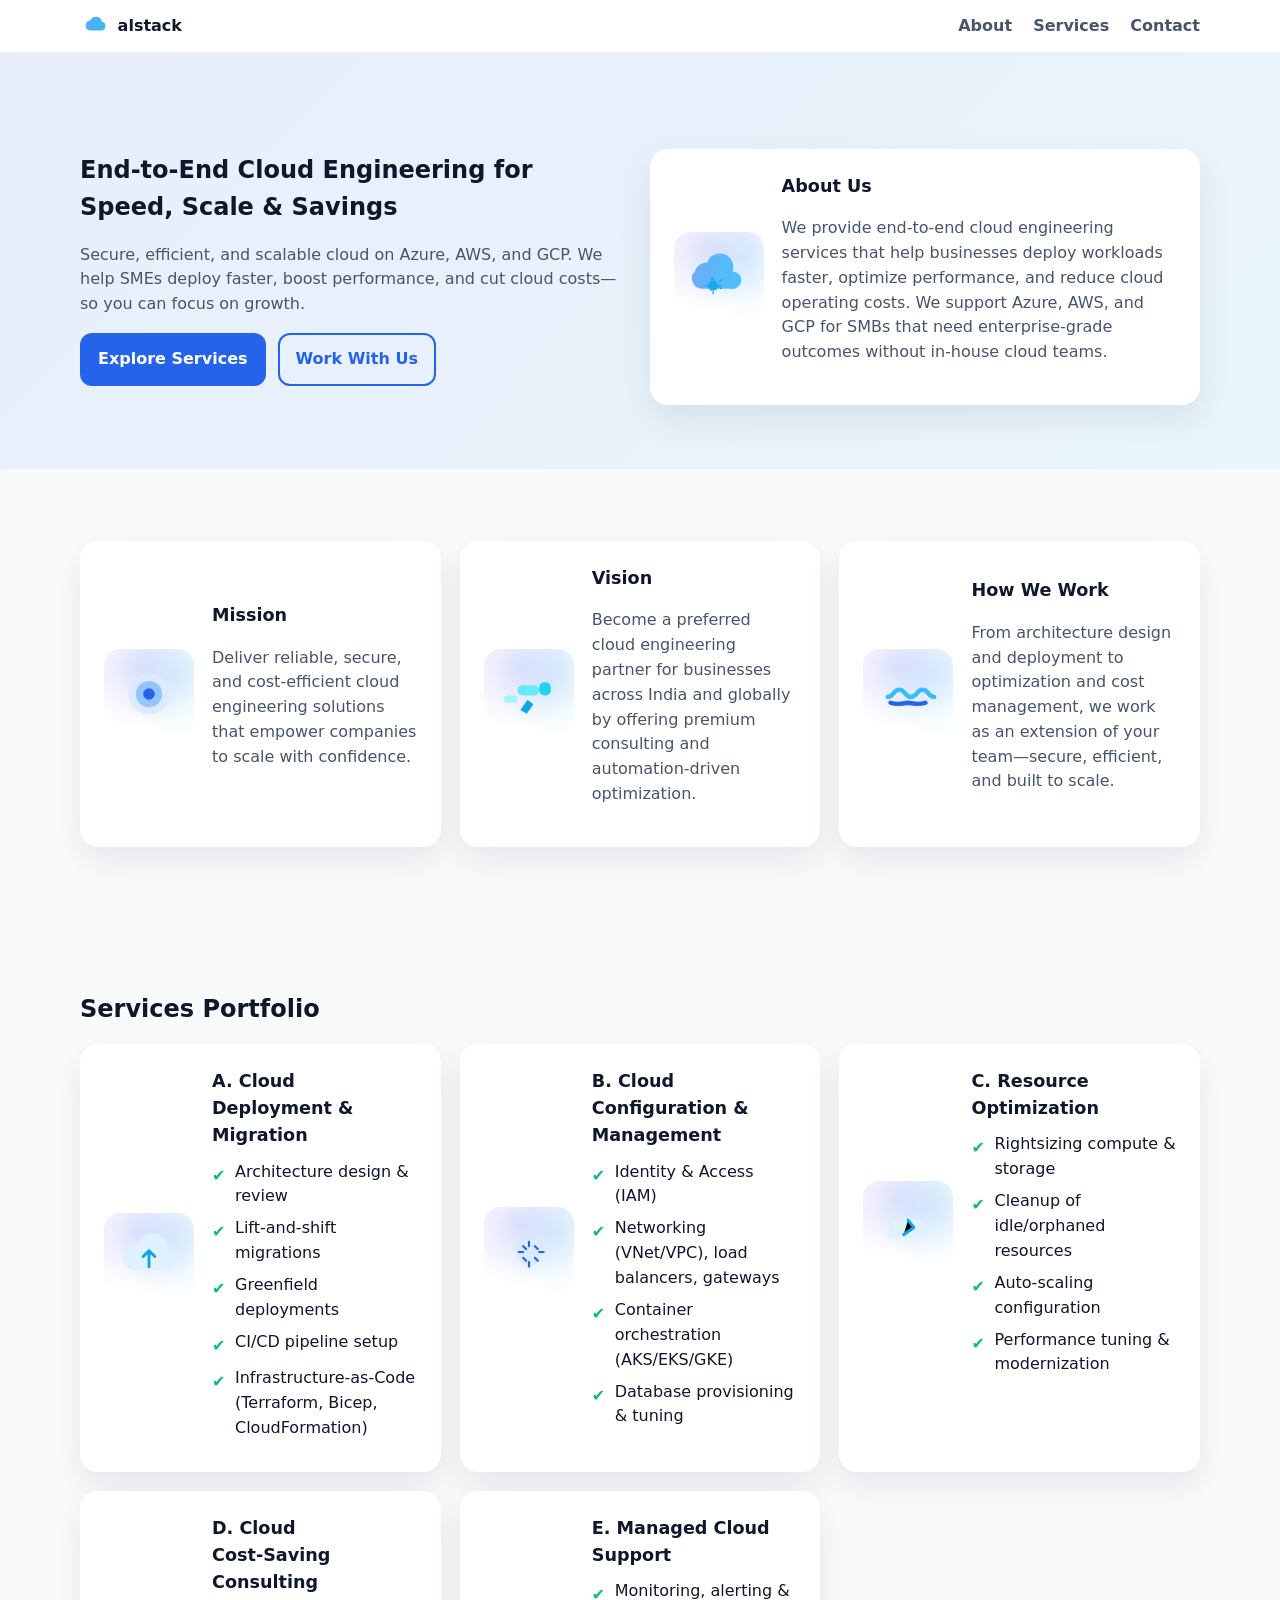
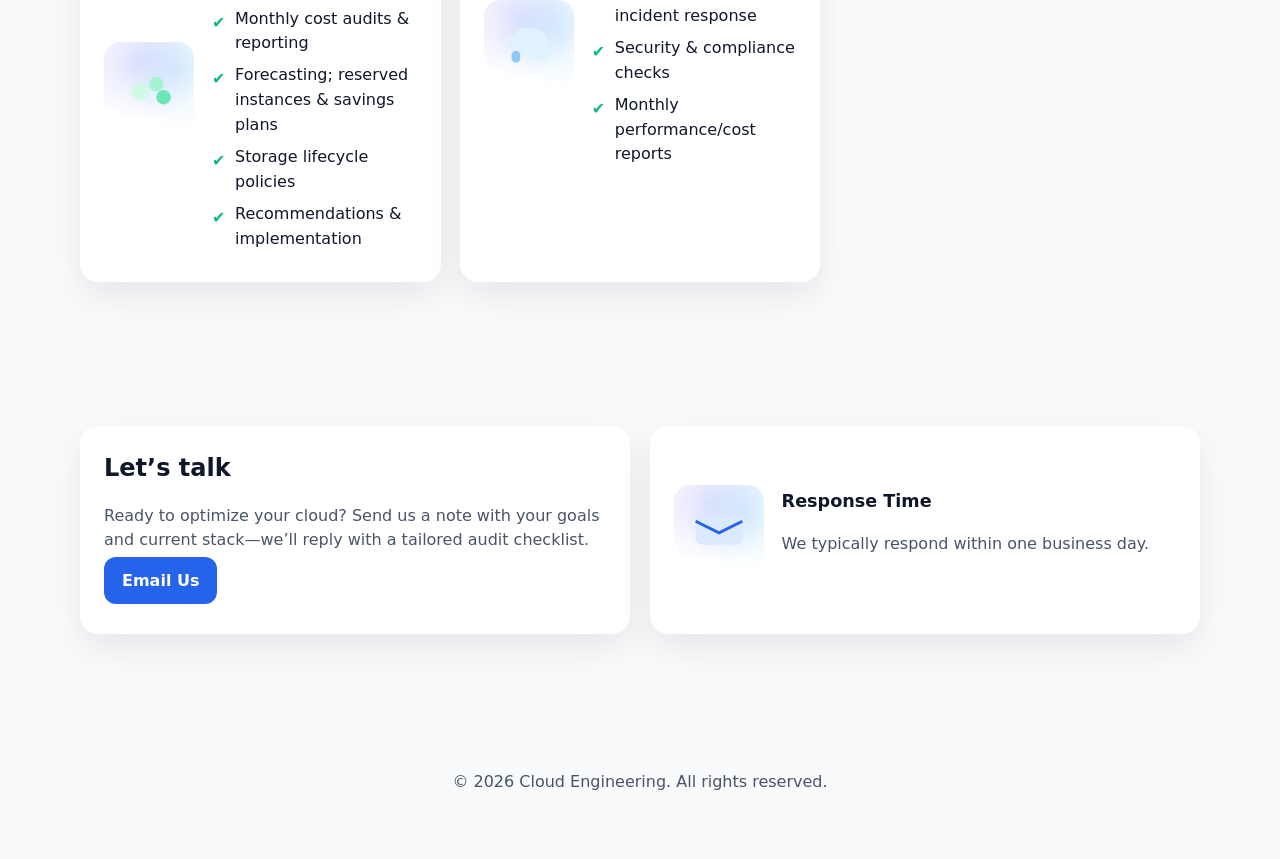
==== index.html @ 19b90177 "Add files via upload" ====
<!DOCTYPE html>
<html lang="en">
<head>
  <meta charset="utf-8" />
  <meta name="viewport" content="width=device-width, initial-scale=1" />
  <meta name="theme-color" content="#0f172a" />
  <title>Cloud Engineering — Single Page Site</title>
  <meta name="description" content="Multi‑device responsive single page site built from the attached business content: About, Mission, Vision, and Services." />
  <style>
    /* Base Reset */
    *,*::before,*::after{box-sizing:border-box}
    body{margin:0;font-family:system-ui,-apple-system,Segoe UI,Roboto,Helvetica,Arial,Noto Sans;line-height:1.55;color:#0f172a;background:#f8fafc}
    a{color:#0ea5e9;text-decoration:none}
    a:hover{text-decoration:underline}
    img,svg{display:block;max-width:100%}

    /* Theme */
    :root{--bg:#f8fafc;--card:#ffffff;--ink:#0f172a;--muted:#475569;--brand:#2563eb;--brand-2:#38bdf8;--shadow:0 14px 35px rgba(2,6,23,.08)}
    @media (prefers-color-scheme:dark){:root{--bg:#0b1220;--card:#0f172a;--ink:#e5e7eb;--muted:#cbd5e1;--brand:#60a5fa;--brand-2:#38bdf8;--shadow:0 14px 35px rgba(0,0,0,.4)}body{background:var(--bg)}}

    /* Layout */
    .container{width:min(1120px,92%);margin:0 auto}
    section{padding:72px 0}
    .grid{display:grid;gap:1.2rem}
    .grid-2{grid-template-columns:repeat(2,minmax(0,1fr))}
    .grid-3{grid-template-columns:repeat(3,minmax(0,1fr))}
    @media(max-width:960px){.grid-2,.grid-3{grid-template-columns:1fr}}

    .card{background:var(--card);border-radius:18px;box-shadow:var(--shadow);padding:24px}

    /* Header */
    header{position:sticky;top:0;z-index:40;background:color-mix(in oklab,var(--card) 90%, transparent);backdrop-filter:blur(8px);border-bottom:1px solid rgba(2,6,23,.06)}
    .nav{display:flex;align-items:center;justify-content:space-between;padding:12px 0}
    .brand{display:flex;align-items:center;gap:.6rem;font-weight:800;color:var(--ink)}
    .brand svg{width:28px;height:28px}
    .links a{margin-left:16px;color:var(--muted);font-weight:600}
    .links a:hover{color:var(--ink)}
    @media(max-width:780px){.links{display:none}}

    /* Hero */
    .hero{padding:96px 0 64px;background:linear-gradient(135deg, rgba(37,99,235,.08), rgba(56,189,248,.08))}
    .hero h1{font-size:clamp(1.9rem,1.4rem+1.8vw,3.2rem);margin:.2rem 0 .6rem}
    .hero p{color:var(--muted);font-size:clamp(1rem,.95rem+.35vw,1.15rem)}
    .cta{display:flex;gap:12px;margin-top:16px;flex-wrap:wrap}
    .btn{background:var(--brand);color:#fff;border-radius:12px;padding:12px 16px;font-weight:700;border:2px solid transparent}
    .btn.secondary{background:transparent;color:var(--brand);border-color:var(--brand)}

    /* Section titles */
    h2{font-size:clamp(1.35rem,1.1rem+1vw,2rem);margin:0 0 16px}
    h3{margin:0 0 10px;font-size:1.1rem}
    .muted{color:var(--muted)}

    /* Media + figure */
    .media{display:flex;align-items:center;gap:18px}
    .illus{width:90px;height:90px;flex:0 0 90px;background:radial-gradient(120px 100px at 40% 20%, rgba(99,102,241,.18), transparent 60%),
                         radial-gradient(100px 100px at 80% 30%, rgba(56,189,248,.16), transparent 60%);
           border-radius:16px;padding:10px}
    .illus svg{width:100%;height:100%}

    /* Lists */
    ul.icon{list-style:none;padding-left:0;margin:0}
    ul.icon li{display:flex;gap:.6rem;align-items:flex-start;margin:.45rem 0}
    .check{color:#10b981;margin-top:.25rem}

    /* Footer */
    footer{padding:48px 0;color:var(--muted);text-align:center}
  </style>
</head>
<body>
  <a href="#content" style="position:absolute;left:-999px;top:auto;width:1px;height:1px;overflow:hidden">Skip to content</a>
  <header>
    <div class="container nav">
      <div class="brand">
        <!-- Simple cloud mark -->
        <svg viewBox="0 0 64 64" fill="none" xmlns="http://www.w3.org/2000/svg" aria-hidden="true"><path d="M22 42h26a10 10 0 0 0 2.2-19.8 14 14 0 0 0-26.7-2.9A11.5 11.5 0 0 0 22 42Z" fill="url(#g)"/><defs><linearGradient id="g" x1="16" y1="18" x2="52" y2="44" gradientUnits="userSpaceOnUse"><stop stop-color="#60a5fa"/><stop offset="1" stop-color="#38bdf8"/></linearGradient></defs></svg>
        <span>alstack</span>
      </div>
      <nav class="links" aria-label="Primary">
        <a href="#about">About</a>
        <a href="#services">Services</a>
        <a href="#contact">Contact</a>
      </nav>
    </div>
  </header>

  <main id="content">
    <section class="hero">
      <div class="container grid grid-2">
        <div>
          <h1>End‑to‑End Cloud Engineering for Speed, Scale & Savings</h1>
          <p>Secure, efficient, and scalable cloud on Azure, AWS, and GCP. We help SMEs deploy faster, boost performance, and cut cloud costs—so you can focus on growth.</p>
          <div class="cta">
            <a class="btn" href="#services">Explore Services</a>
            <a class="btn secondary" href="#contact">Work With Us</a>
          </div>
        </div>
        <div class="card media" aria-label="Hero Visual">
          <div class="illus" aria-hidden="true">
            <!-- Cloud + gears illustration -->
            <svg viewBox="0 0 96 96" xmlns="http://www.w3.org/2000/svg" role="img" aria-label="Cloud with gears"><defs><linearGradient id="lg" x1="0" x2="1"><stop stop-color="#60a5fa"/><stop offset="1" stop-color="#38bdf8"/></linearGradient></defs><path d="M24 64h40a12 12 0 1 0 2.6-23.7A18 18 0 0 0 32 28a18 18 0 0 0-17 12.1A14 14 0 0 0 24 64Z" fill="url(#lg)" opacity=".9"/><g fill="#0ea5e9" opacity=".85"><circle cx="40" cy="60" r="7"/><path d="M40 49v3m0 16v3m-8-11h-3m22 0h-3m-9-8-2-2m14 14-2-2m-10 2-2 2m14-14-2 2" stroke="#0ea5e9" stroke-width="2" stroke-linecap="round"/></g></svg>
          </div>
          <div>
            <h3>About Us</h3>
            <p class="muted">We provide end‑to‑end cloud engineering services that help businesses deploy workloads faster, optimize performance, and reduce cloud operating costs. We support Azure, AWS, and GCP for SMBs that need enterprise‑grade outcomes without in‑house cloud teams.</p>
          </div>
        </div>
      </div>
    </section>

    <section id="about">
      <div class="container grid grid-3">
        <div class="card media">
          <div class="illus" aria-hidden="true">
            <!-- Mission icon: target -->
            <svg viewBox="0 0 96 96" xmlns="http://www.w3.org/2000/svg" role="img" aria-label="Target"><circle cx="48" cy="48" r="28" fill="#dbeafe"/><circle cx="48" cy="48" r="18" fill="#93c5fd"/><circle cx="48" cy="48" r="8" fill="#2563eb"/></svg>
          </div>
          <div>
            <h3>Mission</h3>
            <p class="muted">Deliver reliable, secure, and cost‑efficient cloud engineering solutions that empower companies to scale with confidence.</p>
          </div>
        </div>
        <div class="card media">
          <div class="illus" aria-hidden="true">
            <!-- Vision icon: telescope -->
            <svg viewBox="0 0 96 96" xmlns="http://www.w3.org/2000/svg" role="img" aria-label="Telescope"><rect x="14" y="50" width="18" height="10" rx="4" fill="#a5f3fc"/><rect x="32" y="36" width="30" height="14" rx="7" fill="#67e8f9"/><rect x="62" y="32" width="16" height="18" rx="7" fill="#22d3ee"/><path d="M36 70l10-14 8 6-9 13z" fill="#0ea5e9"/></svg>
          </div>
          <div>
            <h3>Vision</h3>
            <p class="muted">Become a preferred cloud engineering partner for businesses across India and globally by offering premium consulting and automation‑driven optimization.</p>
          </div>
        </div>
        <div class="card media">
          <div class="illus" aria-hidden="true">
            <!-- About icon: handshake/partnership -->
            <svg viewBox="0 0 96 96" xmlns="http://www.w3.org/2000/svg" role="img" aria-label="Partnership"><path d="M20 52c8 0 8-10 16-10s8 10 16 10 8-10 16-10 8 10 16 10" stroke="#38bdf8" stroke-width="6" fill="none" stroke-linecap="round"/><path d="M24 60c6 2 14 2 24 0 10 2 18 2 24 0" stroke="#2563eb" stroke-width="6" stroke-linecap="round"/></svg>
          </div>
          <div>
            <h3>How We Work</h3>
            <p class="muted">From architecture design and deployment to optimization and cost management, we work as an extension of your team—secure, efficient, and built to scale.</p>
          </div>
        </div>
      </div>
    </section>

    <section id="services">
      <div class="container">
        <h2>Services Portfolio</h2>
        <div class="grid grid-3">
          <div class="card">
            <div class="media">
              <div class="illus" aria-hidden="true">
                <!-- Cloud upload -->
                <svg viewBox="0 0 96 96" xmlns="http://www.w3.org/2000/svg" role="img" aria-label="Cloud upload"><path d="M26 64h44a12 12 0 1 0 2.6-23.7A18 18 0 0 0 34 28a18 18 0 0 0-17 12.1A14 14 0 0 0 26 64Z" fill="#e0f2fe"/><path d="M48 60V38m0 0l-8 8m8-8l8 8" stroke="#0ea5e9" stroke-width="4" stroke-linecap="round" stroke-linejoin="round"/></svg>
              </div>
              <div>
                <h3>A. Cloud Deployment & Migration</h3>
                <ul class="icon">
                  <li><span class="check">✔</span><span>Architecture design & review</span></li>
                  <li><span class="check">✔</span><span>Lift‑and‑shift migrations</span></li>
                  <li><span class="check">✔</span><span>Greenfield deployments</span></li>
                  <li><span class="check">✔</span><span>CI/CD pipeline setup</span></li>
                  <li><span class="check">✔</span><span>Infrastructure‑as‑Code (Terraform, Bicep, CloudFormation)</span></li>
                </ul>
              </div>
            </div>
          </div>

          <div class="card">
            <div class="media">
              <div class="illus" aria-hidden="true">
                <!-- Configuration/Shield -->
                <svg viewBox="0 0 96 96" xmlns="http://www.w3.org/2000/svg" role="img" aria-label="Configuration"><circle cx="48" cy="48" r="18" fill="#dbeafe"/><path d="M48 34v6M48 68v-6M34 48h6M68 48h-6M40 40l4 4M56 56l4 4M56 40l4 4M40 56l4 4" stroke="#2563eb" stroke-width="3" stroke-linecap="round"/></svg>
              </div>
              <div>
                <h3>B. Cloud Configuration & Management</h3>
                <ul class="icon">
                  <li><span class="check">✔</span><span>Identity & Access (IAM)</span></li>
                  <li><span class="check">✔</span><span>Networking (VNet/VPC), load balancers, gateways</span></li>
                  <li><span class="check">✔</span><span>Container orchestration (AKS/EKS/GKE)</span></li>
                  <li><span class="check">✔</span><span>Database provisioning & tuning</span></li>
                </ul>
              </div>
            </div>
          </div>

          <div class="card">
            <div class="media">
              <div class="illus" aria-hidden="true">
                <!-- Optimization / speed -->
                <svg viewBox="0 0 96 96" xmlns="http://www.w3.org/2000/svg" role="img" aria-label="Performance"><path d="M20 64a28 28 0 1 1 56 0" fill="#e0f2fe"/><path d="M48 40l8 10-14 10" stroke="#0ea5e9" stroke-width="4" stroke-linecap="round" stroke-linejoin="round"/></svg>
              </div>
              <div>
                <h3>C. Resource Optimization</h3>
                <ul class="icon">
                  <li><span class="check">✔</span><span>Rightsizing compute & storage</span></li>
                  <li><span class="check">✔</span><span>Cleanup of idle/orphaned resources</span></li>
                  <li><span class="check">✔</span><span>Auto‑scaling configuration</span></li>
                  <li><span class="check">✔</span><span>Performance tuning & modernization</span></li>
                </ul>
              </div>
            </div>
          </div>

          <div class="card">
            <div class="media">
              <div class="illus" aria-hidden="true">
                <!-- Cost savings / coins -->
                <svg viewBox="0 0 96 96" xmlns="http://www.w3.org/2000/svg" role="img" aria-label="Cost saving"><circle cx="36" cy="54" r="12" fill="#d1fae5"/><circle cx="58" cy="44" r="10" fill="#a7f3d0"/><circle cx="68" cy="62" r="10" fill="#6ee7b7"/></svg>
              </div>
              <div>
                <h3>D. Cloud Cost‑Saving Consulting</h3>
                <ul class="icon">
                  <li><span class="check">✔</span><span>Monthly cost audits & reporting</span></li>
                  <li><span class="check">✔</span><span>Forecasting; reserved instances & savings plans</span></li>
                  <li><span class="check">✔</span><span>Storage lifecycle policies</span></li>
                  <li><span class="check">✔</span><span>Recommendations & implementation</span></li>
                </ul>
              </div>
            </div>
          </div>

          <div class="card">
            <div class="media">
              <div class="illus" aria-hidden="true">
                <!-- Support / headset -->
                <svg viewBox="0 0 96 96" xmlns="http://www.w3.org/2000/svg" role="img" aria-label="Support"><path d="M20 52a28 28 0 1 1 56 0v8a8 8 0 0 1-8 8h-8" fill="#e0f2fe"/><rect x="24" y="56" width="12" height="16" rx="6" fill="#93c5fd"/></svg>
              </div>
              <div>
                <h3>E. Managed Cloud Support</h3>
                <ul class="icon">
                  <li><span class="check">✔</span><span>Monitoring, alerting & incident response</span></li>
                  <li><span class="check">✔</span><span>Security & compliance checks</span></li>
                  <li><span class="check">✔</span><span>Monthly performance/cost reports</span></li>
                </ul>
              </div>
            </div>
          </div>

        </div>
      </div>
    </section>

    <section id="contact">
      <div class="container grid grid-2">
        <div class="card">
          <h2>Let’s talk</h2>
          <p class="muted">Ready to optimize your cloud? Send us a note with your goals and current stack—we’ll reply with a tailored audit checklist.</p>
          <p><a class="btn" href="mailto:hello@example.com?subject=Cloud%20Engineering%20Inquiry">Email Us</a></p>
        </div>
        <div class="card media">
          <div class="illus" aria-hidden="true">
            <!-- Envelope -->
            <svg viewBox="0 0 96 96" xmlns="http://www.w3.org/2000/svg" role="img" aria-label="Envelope"><rect x="16" y="28" width="64" height="40" rx="8" fill="#dbeafe"/><path d="M16 36l32 16 32-16" stroke="#2563eb" stroke-width="4" fill="none"/></svg>
          </div>
          <div>
            <h3>Response Time</h3>
            <p class="muted">We typically respond within one business day.</p>
          </div>
        </div>
      </div>
    </section>
  </main>

  <footer>
    <div class="container"><p>© <span id="year"></span> Cloud Engineering. All rights reserved.</p></div>
  </footer>

  <script>
    document.getElementById('year').textContent = new Date().getFullYear();
  </script>
</body>
</html>
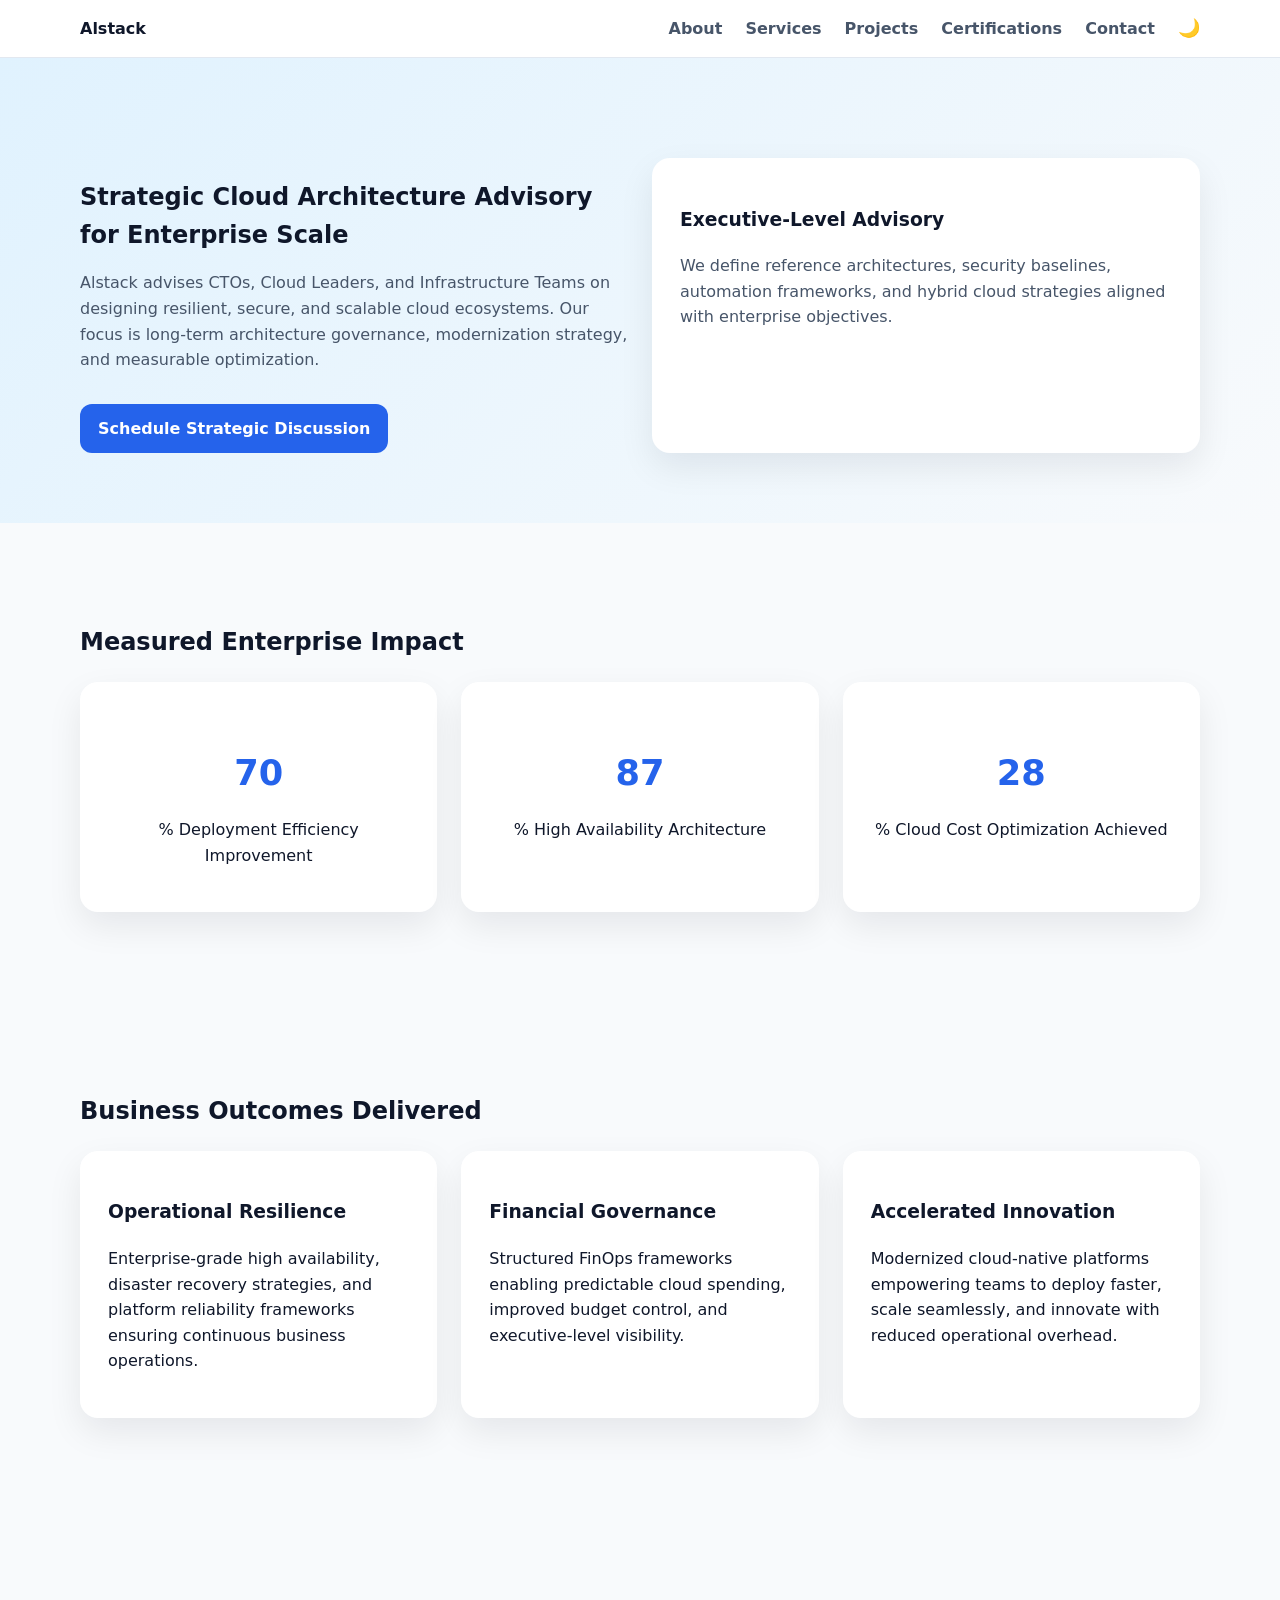
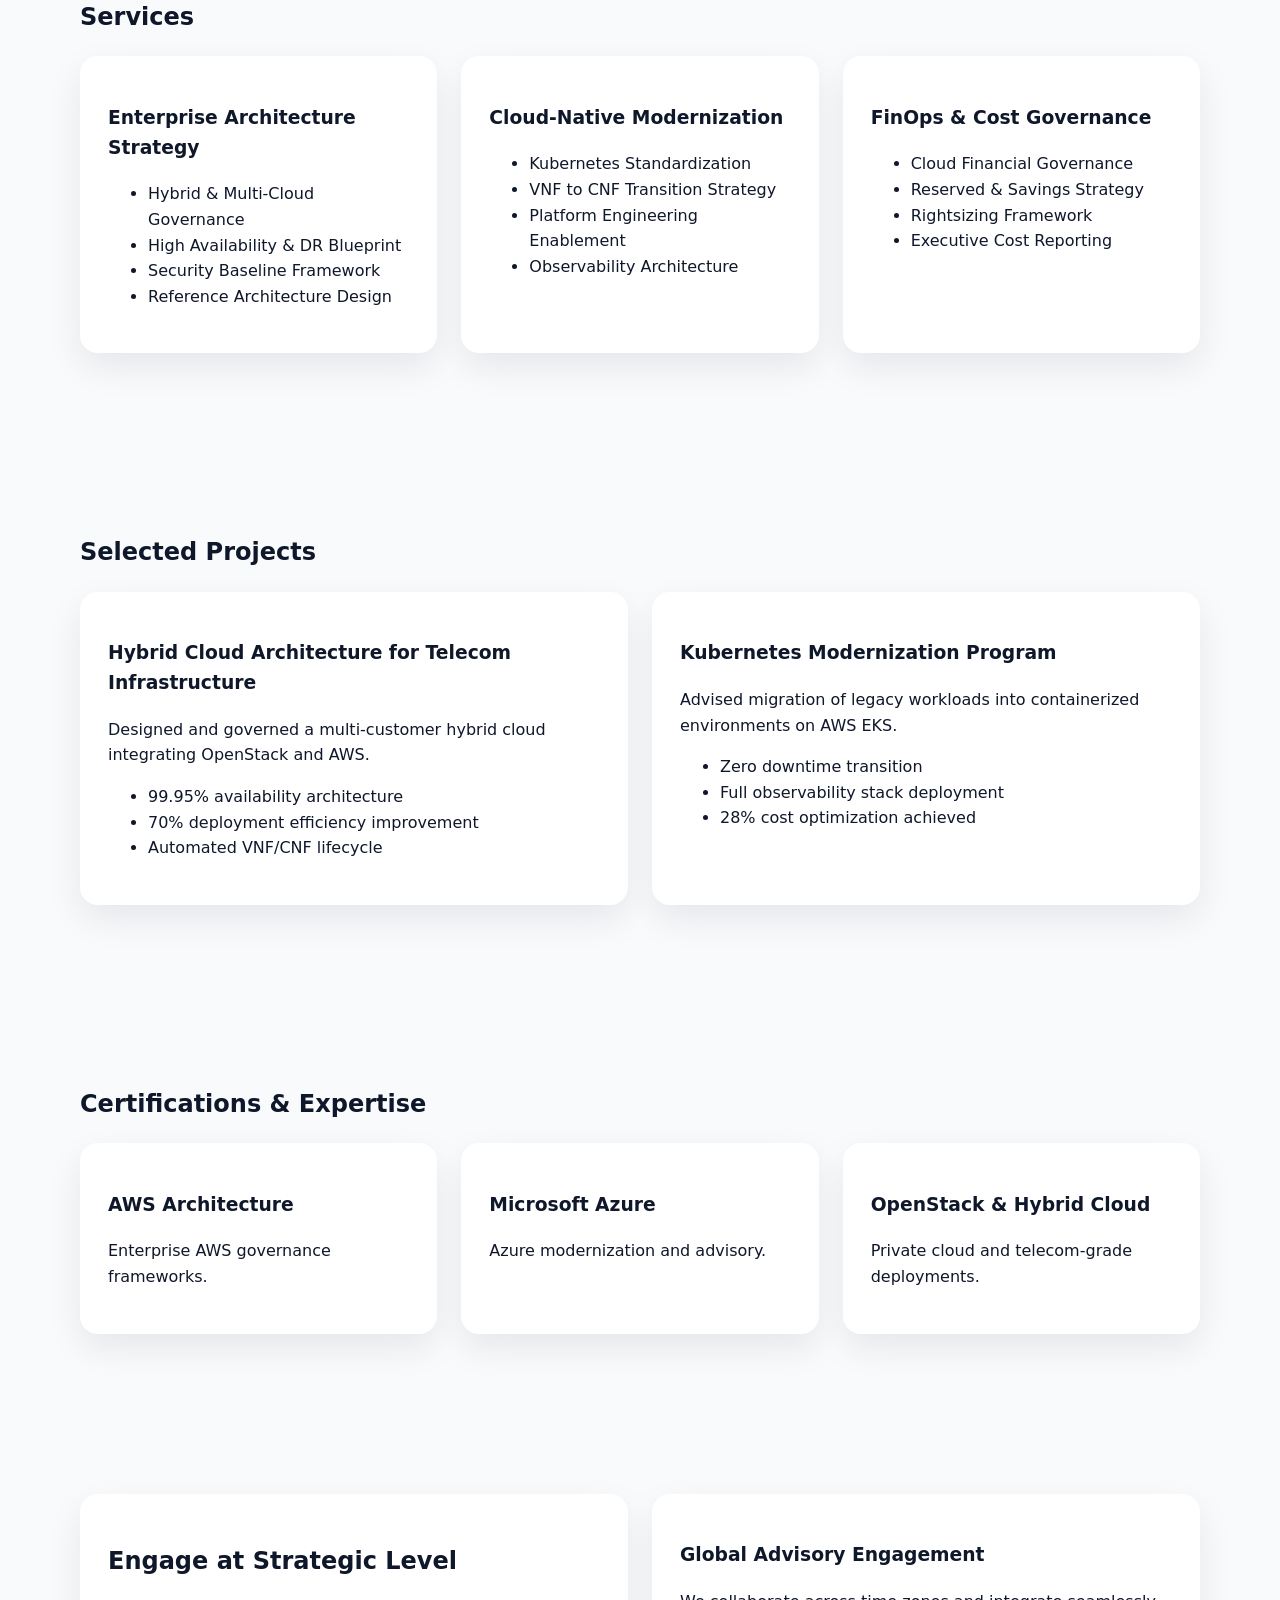
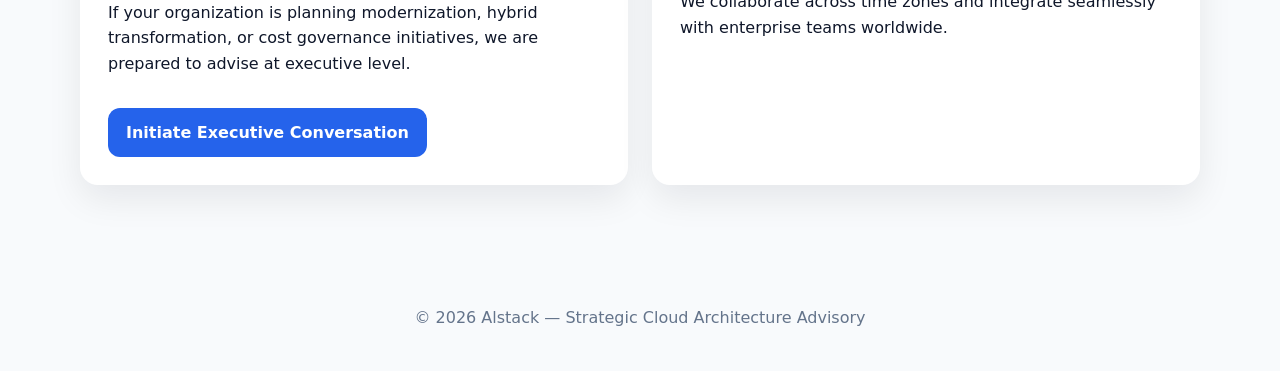
==== commit 5407385d: "Update index.html theme and project" ====
--- a/index.html
+++ b/index.html
@@ -1,273 +1,352 @@
-
 <!DOCTYPE html>
 <html lang="en">
 <head>
-  <meta charset="utf-8" />
-  <meta name="viewport" content="width=device-width, initial-scale=1" />
-  <meta name="theme-color" content="#0f172a" />
-  <title>Cloud Engineering — Single Page Site</title>
-  <meta name="description" content="Multi‑device responsive single page site built from the attached business content: About, Mission, Vision, and Services." />
-  <style>
-    /* Base Reset */
-    *,*::before,*::after{box-sizing:border-box}
-    body{margin:0;font-family:system-ui,-apple-system,Segoe UI,Roboto,Helvetica,Arial,Noto Sans;line-height:1.55;color:#0f172a;background:#f8fafc}
-    a{color:#0ea5e9;text-decoration:none}
-    a:hover{text-decoration:underline}
-    img,svg{display:block;max-width:100%}
-
-    /* Theme */
-    :root{--bg:#f8fafc;--card:#ffffff;--ink:#0f172a;--muted:#475569;--brand:#2563eb;--brand-2:#38bdf8;--shadow:0 14px 35px rgba(2,6,23,.08)}
-    @media (prefers-color-scheme:dark){:root{--bg:#0b1220;--card:#0f172a;--ink:#e5e7eb;--muted:#cbd5e1;--brand:#60a5fa;--brand-2:#38bdf8;--shadow:0 14px 35px rgba(0,0,0,.4)}body{background:var(--bg)}}
-
-    /* Layout */
-    .container{width:min(1120px,92%);margin:0 auto}
-    section{padding:72px 0}
-    .grid{display:grid;gap:1.2rem}
-    .grid-2{grid-template-columns:repeat(2,minmax(0,1fr))}
-    .grid-3{grid-template-columns:repeat(3,minmax(0,1fr))}
-    @media(max-width:960px){.grid-2,.grid-3{grid-template-columns:1fr}}
-
-    .card{background:var(--card);border-radius:18px;box-shadow:var(--shadow);padding:24px}
-
-    /* Header */
-    header{position:sticky;top:0;z-index:40;background:color-mix(in oklab,var(--card) 90%, transparent);backdrop-filter:blur(8px);border-bottom:1px solid rgba(2,6,23,.06)}
-    .nav{display:flex;align-items:center;justify-content:space-between;padding:12px 0}
-    .brand{display:flex;align-items:center;gap:.6rem;font-weight:800;color:var(--ink)}
-    .brand svg{width:28px;height:28px}
-    .links a{margin-left:16px;color:var(--muted);font-weight:600}
-    .links a:hover{color:var(--ink)}
-    @media(max-width:780px){.links{display:none}}
-
-    /* Hero */
-    .hero{padding:96px 0 64px;background:linear-gradient(135deg, rgba(37,99,235,.08), rgba(56,189,248,.08))}
-    .hero h1{font-size:clamp(1.9rem,1.4rem+1.8vw,3.2rem);margin:.2rem 0 .6rem}
-    .hero p{color:var(--muted);font-size:clamp(1rem,.95rem+.35vw,1.15rem)}
-    .cta{display:flex;gap:12px;margin-top:16px;flex-wrap:wrap}
-    .btn{background:var(--brand);color:#fff;border-radius:12px;padding:12px 16px;font-weight:700;border:2px solid transparent}
-    .btn.secondary{background:transparent;color:var(--brand);border-color:var(--brand)}
-
-    /* Section titles */
-    h2{font-size:clamp(1.35rem,1.1rem+1vw,2rem);margin:0 0 16px}
-    h3{margin:0 0 10px;font-size:1.1rem}
-    .muted{color:var(--muted)}
-
-    /* Media + figure */
-    .media{display:flex;align-items:center;gap:18px}
-    .illus{width:90px;height:90px;flex:0 0 90px;background:radial-gradient(120px 100px at 40% 20%, rgba(99,102,241,.18), transparent 60%),
-                         radial-gradient(100px 100px at 80% 30%, rgba(56,189,248,.16), transparent 60%);
-           border-radius:16px;padding:10px}
-    .illus svg{width:100%;height:100%}
-
-    /* Lists */
-    ul.icon{list-style:none;padding-left:0;margin:0}
-    ul.icon li{display:flex;gap:.6rem;align-items:flex-start;margin:.45rem 0}
-    .check{color:#10b981;margin-top:.25rem}
-
-    /* Footer */
-    footer{padding:48px 0;color:var(--muted);text-align:center}
-  </style>
+<meta charset="utf-8" />
+<meta name="viewport" content="width=device-width, initial-scale=1" />
+<title>Alstack — Strategic Cloud Architecture Advisory</title>
+<meta name="description" content="Strategic cloud architecture advisory across AWS, Azure, OpenStack, and hybrid environments. Enterprise modernization, governance, and cost optimization." />
+
+<style>
+*,*::before,*::after{box-sizing:border-box}
+body{
+  margin:0;
+  font-family:system-ui,-apple-system,Segoe UI,Roboto,Helvetica,Arial;
+  line-height:1.6;
+  background:#f8fafc;
+  color:#0f172a;
+  transition:.4s ease;
+}
+body.dark{
+  background:#0b1220;
+  color:#e5e7eb;
+}
+a{color:#2563eb;text-decoration:none}
+.container{width:min(1120px,92%);margin:auto}
+section{padding:80px 0;opacity:0;transform:translateY(30px);transition:.7s ease}
+section.visible{opacity:1;transform:translateY(0)}
+
+.grid{display:grid;gap:24px}
+.grid-2{grid-template-columns:repeat(2,1fr)}
+.grid-3{grid-template-columns:repeat(3,1fr)}
+@media(max-width:960px){.grid-2,.grid-3{grid-template-columns:1fr}}
+
+.card{
+  background:#fff;
+  padding:28px;
+  border-radius:18px;
+  box-shadow:0 14px 35px rgba(2,6,23,.08);
+  transition:.3s ease;
+}
+body.dark .card{
+  background:#111827;
+  border:1px solid #1f2937;
+  box-shadow:none;
+}
+.card:hover{transform:translateY(-5px)}
+
+header{
+  position:sticky;
+  top:0;
+  background:#fff;
+  border-bottom:1px solid #e2e8f0;
+}
+body.dark header{
+  background:#0b1220;
+  border-color:#1f2937;
+}
+.nav{
+  display:flex;
+  justify-content:space-between;
+  align-items:center;
+  padding:14px 0;
+}
+.brand{font-weight:800}
+.links a{margin-left:18px;font-weight:600;color:#475569}
+body.dark .links a{color:#94a3b8}
+
+.hero{
+  padding:100px 0 70px;
+  background:linear-gradient(135deg,#e0f2fe,#f8fafc);
+}
+body.dark .hero{
+  background:radial-gradient(circle at 20% 30%,rgba(37,99,235,.15),transparent 60%);
+}
+.hero h1{
+  font-size:clamp(2rem,1.5rem+1.8vw,3.2rem);
+  margin-bottom:15px;
+}
+.hero p{color:#475569}
+body.dark .hero p{color:#94a3b8}
+
+.btn{
+  background:#2563eb;
+  color:#fff;
+  padding:12px 18px;
+  border-radius:12px;
+  font-weight:700;
+  display:inline-block;
+  margin-top:15px;
+}
+
+.theme-toggle{
+  cursor:pointer;
+  font-size:18px;
+  margin-left:18px;
+}
+
+.kpi-box{
+  text-align:center;
+}
+.kpi-box h3{
+  font-size:2.2rem;
+  color:#2563eb;
+  margin-bottom:5px;
+}
+body.dark .kpi-box h3{
+  color:#3b82f6;
+}
+
+footer{
+  padding:40px 0;
+  text-align:center;
+  color:#64748b;
+}
+</style>
 </head>
+
 <body>
-  <a href="#content" style="position:absolute;left:-999px;top:auto;width:1px;height:1px;overflow:hidden">Skip to content</a>
-  <header>
-    <div class="container nav">
-      <div class="brand">
-        <!-- Simple cloud mark -->
-        <svg viewBox="0 0 64 64" fill="none" xmlns="http://www.w3.org/2000/svg" aria-hidden="true"><path d="M22 42h26a10 10 0 0 0 2.2-19.8 14 14 0 0 0-26.7-2.9A11.5 11.5 0 0 0 22 42Z" fill="url(#g)"/><defs><linearGradient id="g" x1="16" y1="18" x2="52" y2="44" gradientUnits="userSpaceOnUse"><stop stop-color="#60a5fa"/><stop offset="1" stop-color="#38bdf8"/></linearGradient></defs></svg>
-        <span>alstack</span>
-      </div>
-      <nav class="links" aria-label="Primary">
-        <a href="#about">About</a>
-        <a href="#services">Services</a>
-        <a href="#contact">Contact</a>
-      </nav>
-    </div>
-  </header>
-
-  <main id="content">
-    <section class="hero">
-      <div class="container grid grid-2">
-        <div>
-          <h1>End‑to‑End Cloud Engineering for Speed, Scale & Savings</h1>
-          <p>Secure, efficient, and scalable cloud on Azure, AWS, and GCP. We help SMEs deploy faster, boost performance, and cut cloud costs—so you can focus on growth.</p>
-          <div class="cta">
-            <a class="btn" href="#services">Explore Services</a>
-            <a class="btn secondary" href="#contact">Work With Us</a>
-          </div>
-        </div>
-        <div class="card media" aria-label="Hero Visual">
-          <div class="illus" aria-hidden="true">
-            <!-- Cloud + gears illustration -->
-            <svg viewBox="0 0 96 96" xmlns="http://www.w3.org/2000/svg" role="img" aria-label="Cloud with gears"><defs><linearGradient id="lg" x1="0" x2="1"><stop stop-color="#60a5fa"/><stop offset="1" stop-color="#38bdf8"/></linearGradient></defs><path d="M24 64h40a12 12 0 1 0 2.6-23.7A18 18 0 0 0 32 28a18 18 0 0 0-17 12.1A14 14 0 0 0 24 64Z" fill="url(#lg)" opacity=".9"/><g fill="#0ea5e9" opacity=".85"><circle cx="40" cy="60" r="7"/><path d="M40 49v3m0 16v3m-8-11h-3m22 0h-3m-9-8-2-2m14 14-2-2m-10 2-2 2m14-14-2 2" stroke="#0ea5e9" stroke-width="2" stroke-linecap="round"/></g></svg>
-          </div>
-          <div>
-            <h3>About Us</h3>
-            <p class="muted">We provide end‑to‑end cloud engineering services that help businesses deploy workloads faster, optimize performance, and reduce cloud operating costs. We support Azure, AWS, and GCP for SMBs that need enterprise‑grade outcomes without in‑house cloud teams.</p>
-          </div>
-        </div>
-      </div>
-    </section>
-
-    <section id="about">
-      <div class="container grid grid-3">
-        <div class="card media">
-          <div class="illus" aria-hidden="true">
-            <!-- Mission icon: target -->
-            <svg viewBox="0 0 96 96" xmlns="http://www.w3.org/2000/svg" role="img" aria-label="Target"><circle cx="48" cy="48" r="28" fill="#dbeafe"/><circle cx="48" cy="48" r="18" fill="#93c5fd"/><circle cx="48" cy="48" r="8" fill="#2563eb"/></svg>
-          </div>
-          <div>
-            <h3>Mission</h3>
-            <p class="muted">Deliver reliable, secure, and cost‑efficient cloud engineering solutions that empower companies to scale with confidence.</p>
-          </div>
-        </div>
-        <div class="card media">
-          <div class="illus" aria-hidden="true">
-            <!-- Vision icon: telescope -->
-            <svg viewBox="0 0 96 96" xmlns="http://www.w3.org/2000/svg" role="img" aria-label="Telescope"><rect x="14" y="50" width="18" height="10" rx="4" fill="#a5f3fc"/><rect x="32" y="36" width="30" height="14" rx="7" fill="#67e8f9"/><rect x="62" y="32" width="16" height="18" rx="7" fill="#22d3ee"/><path d="M36 70l10-14 8 6-9 13z" fill="#0ea5e9"/></svg>
-          </div>
-          <div>
-            <h3>Vision</h3>
-            <p class="muted">Become a preferred cloud engineering partner for businesses across India and globally by offering premium consulting and automation‑driven optimization.</p>
-          </div>
-        </div>
-        <div class="card media">
-          <div class="illus" aria-hidden="true">
-            <!-- About icon: handshake/partnership -->
-            <svg viewBox="0 0 96 96" xmlns="http://www.w3.org/2000/svg" role="img" aria-label="Partnership"><path d="M20 52c8 0 8-10 16-10s8 10 16 10 8-10 16-10 8 10 16 10" stroke="#38bdf8" stroke-width="6" fill="none" stroke-linecap="round"/><path d="M24 60c6 2 14 2 24 0 10 2 18 2 24 0" stroke="#2563eb" stroke-width="6" stroke-linecap="round"/></svg>
-          </div>
-          <div>
-            <h3>How We Work</h3>
-            <p class="muted">From architecture design and deployment to optimization and cost management, we work as an extension of your team—secure, efficient, and built to scale.</p>
-          </div>
-        </div>
-      </div>
-    </section>
-
-    <section id="services">
-      <div class="container">
-        <h2>Services Portfolio</h2>
-        <div class="grid grid-3">
-          <div class="card">
-            <div class="media">
-              <div class="illus" aria-hidden="true">
-                <!-- Cloud upload -->
-                <svg viewBox="0 0 96 96" xmlns="http://www.w3.org/2000/svg" role="img" aria-label="Cloud upload"><path d="M26 64h44a12 12 0 1 0 2.6-23.7A18 18 0 0 0 34 28a18 18 0 0 0-17 12.1A14 14 0 0 0 26 64Z" fill="#e0f2fe"/><path d="M48 60V38m0 0l-8 8m8-8l8 8" stroke="#0ea5e9" stroke-width="4" stroke-linecap="round" stroke-linejoin="round"/></svg>
-              </div>
-              <div>
-                <h3>A. Cloud Deployment & Migration</h3>
-                <ul class="icon">
-                  <li><span class="check">✔</span><span>Architecture design & review</span></li>
-                  <li><span class="check">✔</span><span>Lift‑and‑shift migrations</span></li>
-                  <li><span class="check">✔</span><span>Greenfield deployments</span></li>
-                  <li><span class="check">✔</span><span>CI/CD pipeline setup</span></li>
-                  <li><span class="check">✔</span><span>Infrastructure‑as‑Code (Terraform, Bicep, CloudFormation)</span></li>
-                </ul>
-              </div>
-            </div>
-          </div>
-
-          <div class="card">
-            <div class="media">
-              <div class="illus" aria-hidden="true">
-                <!-- Configuration/Shield -->
-                <svg viewBox="0 0 96 96" xmlns="http://www.w3.org/2000/svg" role="img" aria-label="Configuration"><circle cx="48" cy="48" r="18" fill="#dbeafe"/><path d="M48 34v6M48 68v-6M34 48h6M68 48h-6M40 40l4 4M56 56l4 4M56 40l4 4M40 56l4 4" stroke="#2563eb" stroke-width="3" stroke-linecap="round"/></svg>
-              </div>
-              <div>
-                <h3>B. Cloud Configuration & Management</h3>
-                <ul class="icon">
-                  <li><span class="check">✔</span><span>Identity & Access (IAM)</span></li>
-                  <li><span class="check">✔</span><span>Networking (VNet/VPC), load balancers, gateways</span></li>
-                  <li><span class="check">✔</span><span>Container orchestration (AKS/EKS/GKE)</span></li>
-                  <li><span class="check">✔</span><span>Database provisioning & tuning</span></li>
-                </ul>
-              </div>
-            </div>
-          </div>
-
-          <div class="card">
-            <div class="media">
-              <div class="illus" aria-hidden="true">
-                <!-- Optimization / speed -->
-                <svg viewBox="0 0 96 96" xmlns="http://www.w3.org/2000/svg" role="img" aria-label="Performance"><path d="M20 64a28 28 0 1 1 56 0" fill="#e0f2fe"/><path d="M48 40l8 10-14 10" stroke="#0ea5e9" stroke-width="4" stroke-linecap="round" stroke-linejoin="round"/></svg>
-              </div>
-              <div>
-                <h3>C. Resource Optimization</h3>
-                <ul class="icon">
-                  <li><span class="check">✔</span><span>Rightsizing compute & storage</span></li>
-                  <li><span class="check">✔</span><span>Cleanup of idle/orphaned resources</span></li>
-                  <li><span class="check">✔</span><span>Auto‑scaling configuration</span></li>
-                  <li><span class="check">✔</span><span>Performance tuning & modernization</span></li>
-                </ul>
-              </div>
-            </div>
-          </div>
-
-          <div class="card">
-            <div class="media">
-              <div class="illus" aria-hidden="true">
-                <!-- Cost savings / coins -->
-                <svg viewBox="0 0 96 96" xmlns="http://www.w3.org/2000/svg" role="img" aria-label="Cost saving"><circle cx="36" cy="54" r="12" fill="#d1fae5"/><circle cx="58" cy="44" r="10" fill="#a7f3d0"/><circle cx="68" cy="62" r="10" fill="#6ee7b7"/></svg>
-              </div>
-              <div>
-                <h3>D. Cloud Cost‑Saving Consulting</h3>
-                <ul class="icon">
-                  <li><span class="check">✔</span><span>Monthly cost audits & reporting</span></li>
-                  <li><span class="check">✔</span><span>Forecasting; reserved instances & savings plans</span></li>
-                  <li><span class="check">✔</span><span>Storage lifecycle policies</span></li>
-                  <li><span class="check">✔</span><span>Recommendations & implementation</span></li>
-                </ul>
-              </div>
-            </div>
-          </div>
-
-          <div class="card">
-            <div class="media">
-              <div class="illus" aria-hidden="true">
-                <!-- Support / headset -->
-                <svg viewBox="0 0 96 96" xmlns="http://www.w3.org/2000/svg" role="img" aria-label="Support"><path d="M20 52a28 28 0 1 1 56 0v8a8 8 0 0 1-8 8h-8" fill="#e0f2fe"/><rect x="24" y="56" width="12" height="16" rx="6" fill="#93c5fd"/></svg>
-              </div>
-              <div>
-                <h3>E. Managed Cloud Support</h3>
-                <ul class="icon">
-                  <li><span class="check">✔</span><span>Monitoring, alerting & incident response</span></li>
-                  <li><span class="check">✔</span><span>Security & compliance checks</span></li>
-                  <li><span class="check">✔</span><span>Monthly performance/cost reports</span></li>
-                </ul>
-              </div>
-            </div>
-          </div>
-
-        </div>
-      </div>
-    </section>
-
-    <section id="contact">
-      <div class="container grid grid-2">
-        <div class="card">
-          <h2>Let’s talk</h2>
-          <p class="muted">Ready to optimize your cloud? Send us a note with your goals and current stack—we’ll reply with a tailored audit checklist.</p>
-          <p><a class="btn" href="mailto:hello@example.com?subject=Cloud%20Engineering%20Inquiry">Email Us</a></p>
-        </div>
-        <div class="card media">
-          <div class="illus" aria-hidden="true">
-            <!-- Envelope -->
-            <svg viewBox="0 0 96 96" xmlns="http://www.w3.org/2000/svg" role="img" aria-label="Envelope"><rect x="16" y="28" width="64" height="40" rx="8" fill="#dbeafe"/><path d="M16 36l32 16 32-16" stroke="#2563eb" stroke-width="4" fill="none"/></svg>
-          </div>
-          <div>
-            <h3>Response Time</h3>
-            <p class="muted">We typically respond within one business day.</p>
-          </div>
-        </div>
-      </div>
-    </section>
-  </main>
-
-  <footer>
-    <div class="container"><p>© <span id="year"></span> Cloud Engineering. All rights reserved.</p></div>
-  </footer>
-
-  <script>
-    document.getElementById('year').textContent = new Date().getFullYear();
-  </script>
+
+<header>
+<div class="container nav">
+<div class="brand">Alstack</div>
+<nav class="links">
+<a href="#about">About</a>
+<a href="#services">Services</a>
+<a href="#projects">Projects</a>
+<a href="#certifications">Certifications</a>
+<a href="#contact">Contact</a>
+<span class="theme-toggle" onclick="toggleTheme()" id="themeIcon">🌙</span>
+</nav>
+</div>
+</header>
+
+<main>
+
+<section class="hero">
+<div class="container grid grid-2">
+<div>
+<h1>Strategic Cloud Architecture Advisory for Enterprise Scale</h1>
+<p>
+Alstack advises CTOs, Cloud Leaders, and Infrastructure Teams on designing resilient, secure, and scalable cloud ecosystems.
+Our focus is long-term architecture governance, modernization strategy, and measurable optimization.
+</p>
+<a class="btn" href="#contact">Schedule Strategic Discussion</a>
+</div>
+
+<div class="card">
+<h3>Executive-Level Advisory</h3>
+<p>
+We define reference architectures, security baselines, automation frameworks, and hybrid cloud strategies aligned with enterprise objectives.
+</p>
+</div>
+</div>
+</section>
+
+<!-- KPI SECTION -->
+<section id="impact">
+<div class="container">
+<h2>Measured Enterprise Impact</h2>
+<div class="grid grid-3">
+
+<div class="card kpi-box">
+<h3 class="counter" data-target="70">0</h3>
+<p>% Deployment Efficiency Improvement</p>
+</div>
+
+<div class="card kpi-box">
+<h3 class="counter" data-target="99">0</h3>
+<p>% High Availability Architecture</p>
+</div>
+
+<div class="card kpi-box">
+<h3 class="counter" data-target="28">0</h3>
+<p>% Cloud Cost Optimization Achieved</p>
+</div>
+
+</div>
+</div>
+</section>
+
+<!-- BUSINESS OUTCOMES -->
+<section id="outcomes">
+<div class="container">
+<h2>Business Outcomes Delivered</h2>
+<div class="grid grid-3">
+
+<div class="card">
+<h3>Operational Resilience</h3>
+<p>
+Enterprise-grade high availability, disaster recovery strategies, and platform reliability frameworks ensuring continuous business operations.
+</p>
+</div>
+
+<div class="card">
+<h3>Financial Governance</h3>
+<p>
+Structured FinOps frameworks enabling predictable cloud spending, improved budget control, and executive-level visibility.
+</p>
+</div>
+
+<div class="card">
+<h3>Accelerated Innovation</h3>
+<p>
+Modernized cloud-native platforms empowering teams to deploy faster, scale seamlessly, and innovate with reduced operational overhead.
+</p>
+</div>
+
+</div>
+</div>
+</section>
+
+<!-- SERVICES -->
+<section id="services">
+<div class="container">
+<h2>Services</h2>
+<div class="grid grid-3">
+
+<div class="card">
+<h3>Enterprise Architecture Strategy</h3>
+<ul>
+<li>Hybrid & Multi-Cloud Governance</li>
+<li>High Availability & DR Blueprint</li>
+<li>Security Baseline Framework</li>
+<li>Reference Architecture Design</li>
+</ul>
+</div>
+
+<div class="card">
+<h3>Cloud-Native Modernization</h3>
+<ul>
+<li>Kubernetes Standardization</li>
+<li>VNF to CNF Transition Strategy</li>
+<li>Platform Engineering Enablement</li>
+<li>Observability Architecture</li>
+</ul>
+</div>
+
+<div class="card">
+<h3>FinOps & Cost Governance</h3>
+<ul>
+<li>Cloud Financial Governance</li>
+<li>Reserved & Savings Strategy</li>
+<li>Rightsizing Framework</li>
+<li>Executive Cost Reporting</li>
+</ul>
+</div>
+
+</div>
+</div>
+</section>
+
+<!-- PROJECTS -->
+<section id="projects">
+<div class="container">
+<h2>Selected Projects</h2>
+<div class="grid grid-2">
+
+<div class="card">
+<h3>Hybrid Cloud Architecture for Telecom Infrastructure</h3>
+<p>Designed and governed a multi-customer hybrid cloud integrating OpenStack and AWS.</p>
+<ul>
+<li>99.95% availability architecture</li>
+<li>70% deployment efficiency improvement</li>
+<li>Automated VNF/CNF lifecycle</li>
+</ul>
+</div>
+
+<div class="card">
+<h3>Kubernetes Modernization Program</h3>
+<p>Advised migration of legacy workloads into containerized environments on AWS EKS.</p>
+<ul>
+<li>Zero downtime transition</li>
+<li>Full observability stack deployment</li>
+<li>28% cost optimization achieved</li>
+</ul>
+</div>
+
+</div>
+</div>
+</section>
+
+<!-- CERTIFICATIONS -->
+<section id="certifications">
+<div class="container">
+<h2>Certifications & Expertise</h2>
+<div class="grid grid-3">
+<div class="card"><h3>AWS Architecture</h3><p>Enterprise AWS governance frameworks.</p></div>
+<div class="card"><h3>Microsoft Azure</h3><p>Azure modernization and advisory.</p></div>
+<div class="card"><h3>OpenStack & Hybrid Cloud</h3><p>Private cloud and telecom-grade deployments.</p></div>
+</div>
+</div>
+</section>
+
+<!-- CONTACT -->
+<section id="contact">
+<div class="container grid grid-2">
+<div class="card">
+<h2>Engage at Strategic Level</h2>
+<p>If your organization is planning modernization, hybrid transformation, or cost governance initiatives, we are prepared to advise at executive level.</p>
+<a class="btn" href="mailto:hello@example.com">Initiate Executive Conversation</a>
+</div>
+<div class="card">
+<h3>Global Advisory Engagement</h3>
+<p>We collaborate across time zones and integrate seamlessly with enterprise teams worldwide.</p>
+</div>
+</div>
+</section>
+
+</main>
+
+<footer>
+© <span id="year"></span> Alstack — Strategic Cloud Architecture Advisory
+</footer>
+
+<script>
+document.getElementById("year").textContent=new Date().getFullYear();
+
+// Theme Toggle
+function toggleTheme(){
+document.body.classList.toggle("dark");
+const icon=document.getElementById("themeIcon");
+icon.textContent=document.body.classList.contains("dark")?"☀":"🌙";
+}
+
+// Fade-in animation
+const sections=document.querySelectorAll("section");
+const observer=new IntersectionObserver(entries=>{
+entries.forEach(entry=>{
+if(entry.isIntersecting){entry.target.classList.add("visible");}
+});
+},{threshold:0.2});
+sections.forEach(section=>observer.observe(section));
+
+// KPI Counter Animation
+const counters=document.querySelectorAll(".counter");
+counters.forEach(counter=>{
+const update=()=>{
+const target=+counter.getAttribute("data-target");
+const count=+counter.innerText;
+const inc=target/100;
+if(count<target){
+counter.innerText=Math.ceil(count+inc);
+setTimeout(update,20);
+}else{
+counter.innerText=target;
+}
+};
+update();
+});
+</script>
+
 </body>
 </html>
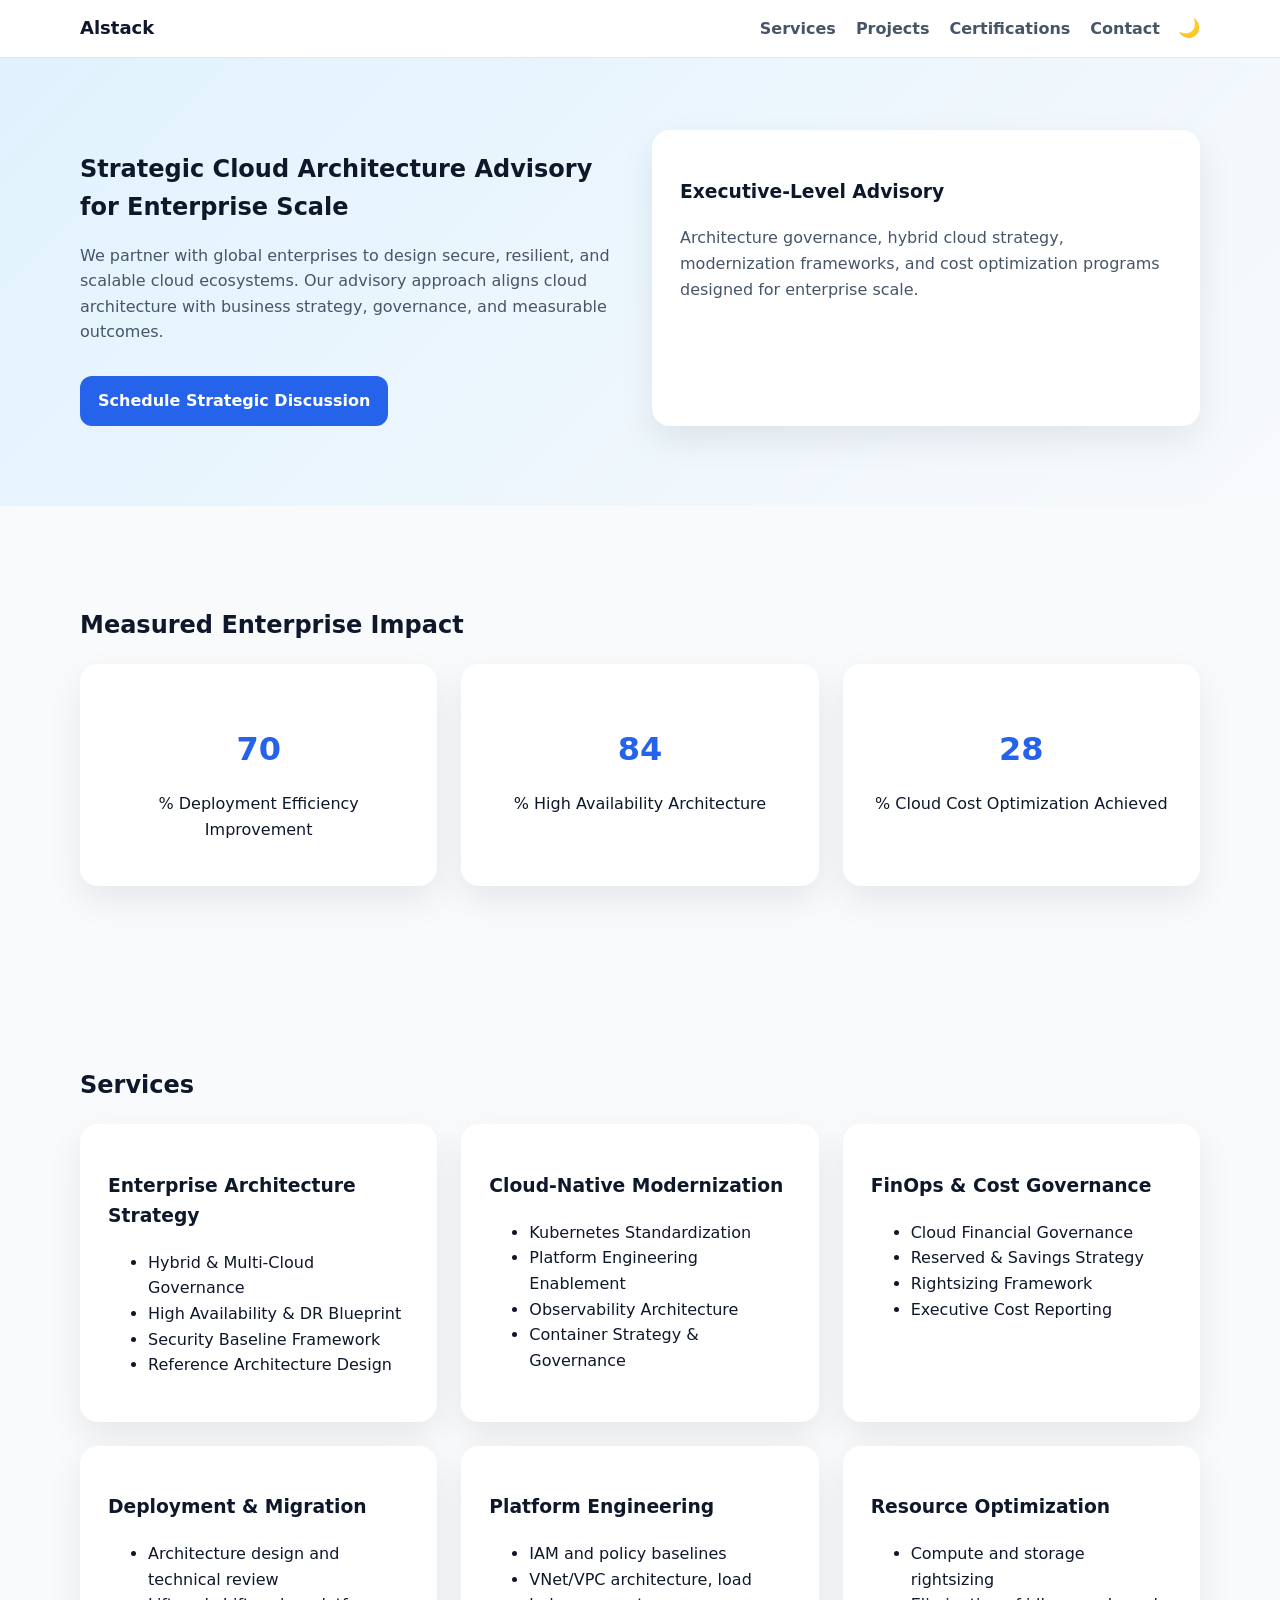
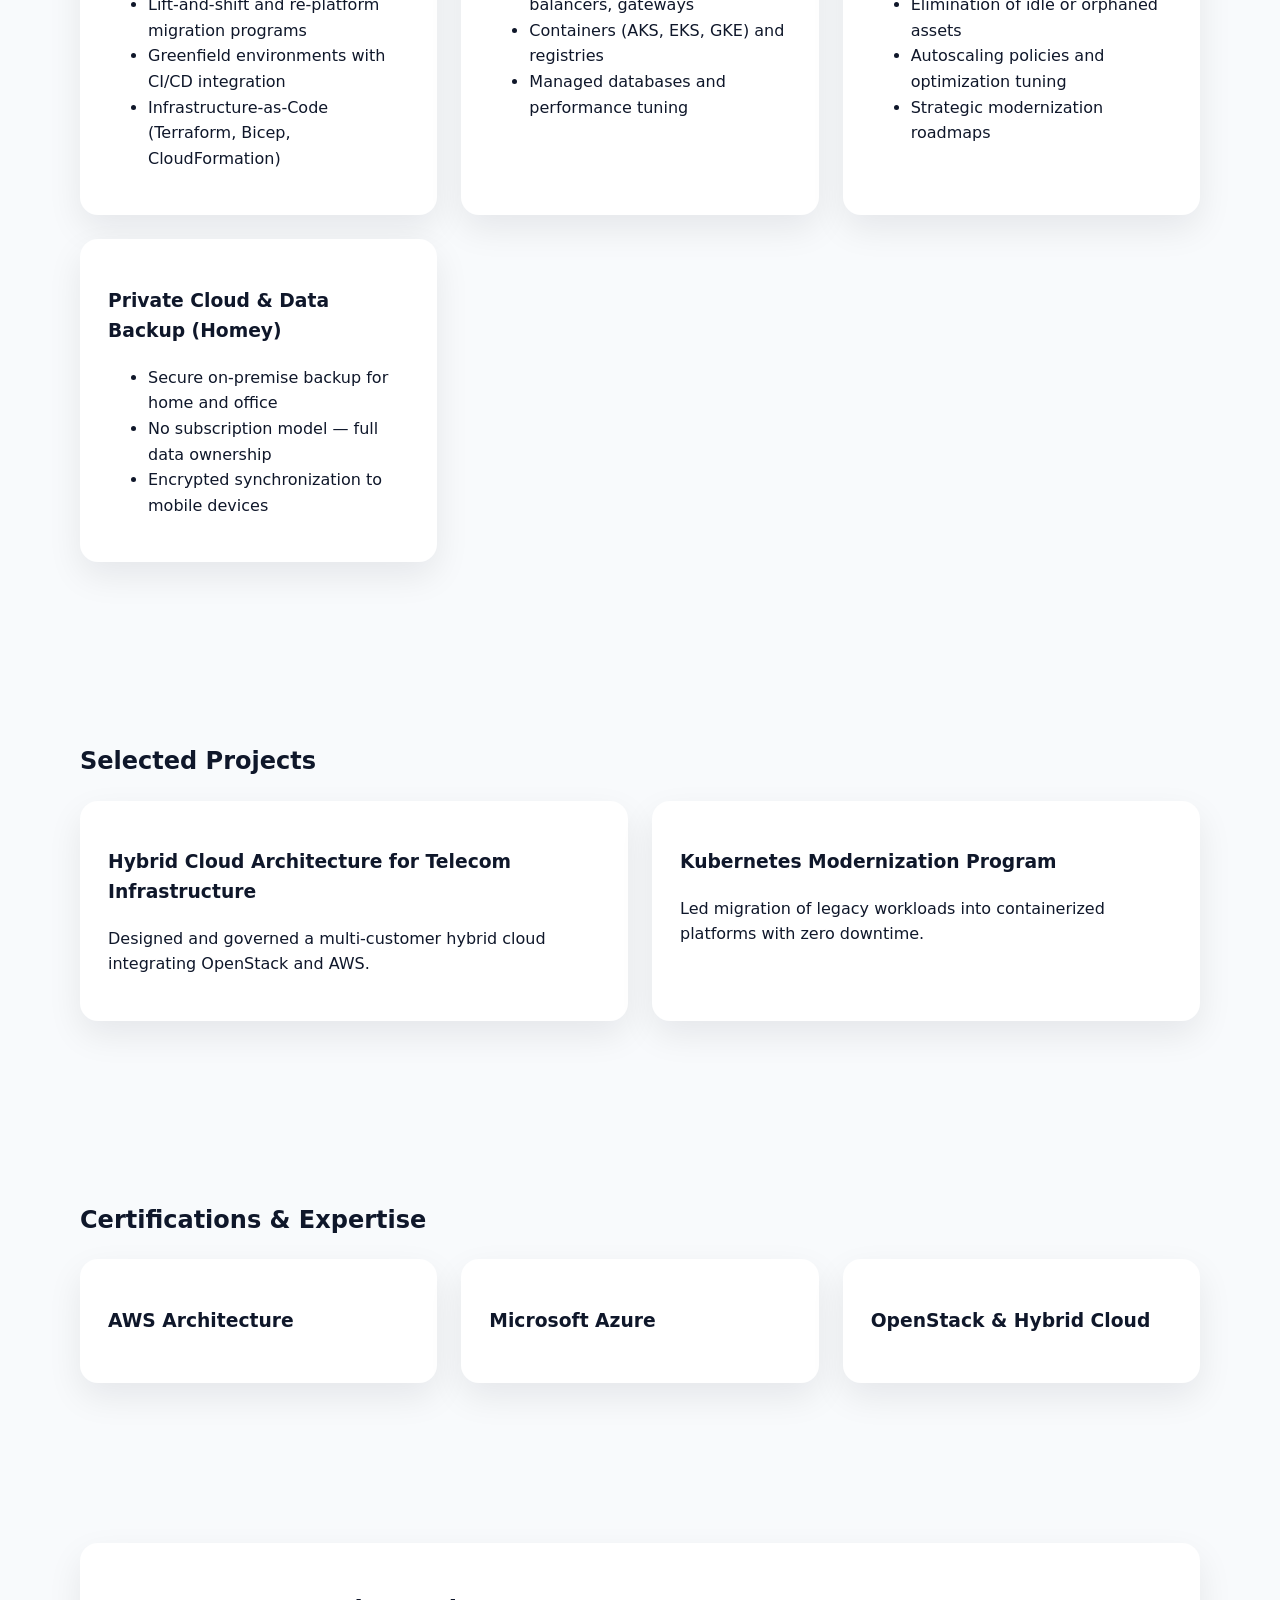
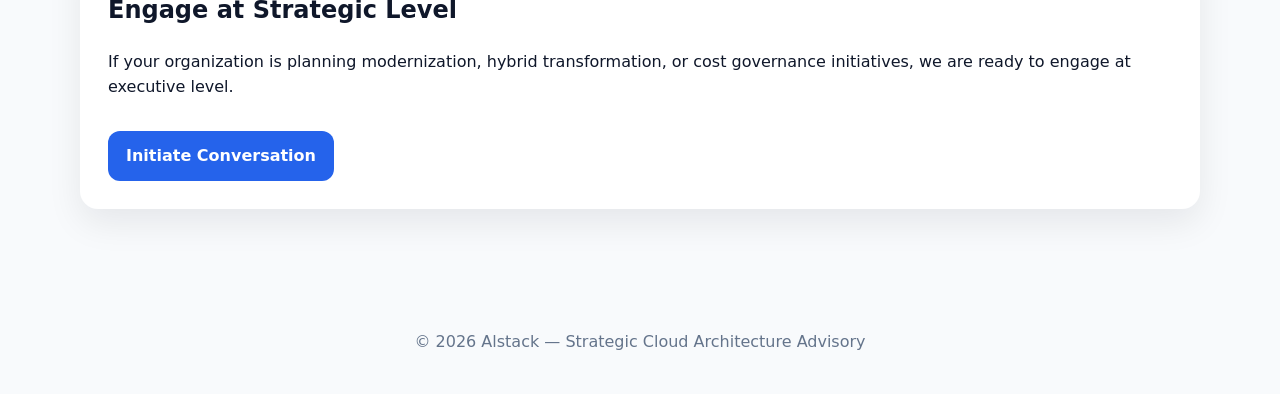
==== commit 3c309e22: "Update index.html" ====
--- a/index.html
+++ b/index.html
@@ -1,126 +1,179 @@
 <!DOCTYPE html>
 <html lang="en">
 <head>
-<meta charset="utf-8" />
-<meta name="viewport" content="width=device-width, initial-scale=1" />
+<meta charset="utf-8"/>
+<meta name="viewport" content="width=device-width, initial-scale=1"/>
 <title>Alstack — Strategic Cloud Architecture Advisory</title>
-<meta name="description" content="Strategic cloud architecture advisory across AWS, Azure, OpenStack, and hybrid environments. Enterprise modernization, governance, and cost optimization." />
+<meta name="description" content="Enterprise cloud architecture advisory across AWS, Azure, OpenStack, hybrid and private environments."/>
 
 <style>
 *,*::before,*::after{box-sizing:border-box}
+html{scroll-behavior:smooth}
+
 body{
-  margin:0;
-  font-family:system-ui,-apple-system,Segoe UI,Roboto,Helvetica,Arial;
-  line-height:1.6;
-  background:#f8fafc;
-  color:#0f172a;
-  transition:.4s ease;
-}
+margin:0;
+font-family:system-ui,-apple-system,Segoe UI,Roboto,Helvetica,Arial;
+line-height:1.6;
+background:#f8fafc;
+color:#0f172a;
+transition:.4s ease;
+}
+
 body.dark{
-  background:#0b1220;
-  color:#e5e7eb;
-}
-a{color:#2563eb;text-decoration:none}
+background:#0b1220;
+color:#e5e7eb;
+}
+
 .container{width:min(1120px,92%);margin:auto}
-section{padding:80px 0;opacity:0;transform:translateY(30px);transition:.7s ease}
+section{padding:80px 0;opacity:0;transform:translateY(30px);transition:.7s}
 section.visible{opacity:1;transform:translateY(0)}
 
 .grid{display:grid;gap:24px}
 .grid-2{grid-template-columns:repeat(2,1fr)}
 .grid-3{grid-template-columns:repeat(3,1fr)}
-@media(max-width:960px){.grid-2,.grid-3{grid-template-columns:1fr}}
+@media(max-width:960px){
+.grid-2,.grid-3{grid-template-columns:1fr}
+}
 
 .card{
-  background:#fff;
-  padding:28px;
-  border-radius:18px;
-  box-shadow:0 14px 35px rgba(2,6,23,.08);
-  transition:.3s ease;
-}
+background:#fff;
+padding:28px;
+border-radius:18px;
+box-shadow:0 14px 35px rgba(2,6,23,.08);
+transition:.3s;
+}
+
 body.dark .card{
-  background:#111827;
-  border:1px solid #1f2937;
-  box-shadow:none;
-}
+background:#111827;
+border:1px solid #1f2937;
+box-shadow:none;
+}
+
 .card:hover{transform:translateY(-5px)}
 
 header{
-  position:sticky;
-  top:0;
-  background:#fff;
-  border-bottom:1px solid #e2e8f0;
-}
+position:fixed;
+top:0;
+width:100%;
+background:#fff;
+border-bottom:1px solid #e2e8f0;
+z-index:1000;
+transition:transform .4s ease;
+}
+
 body.dark header{
-  background:#0b1220;
-  border-color:#1f2937;
-}
+background:#0b1220;
+border-color:#1f2937;
+}
+
+.header-hidden{transform:translateY(-100%)}
+
 .nav{
-  display:flex;
-  justify-content:space-between;
-  align-items:center;
-  padding:14px 0;
-}
-.brand{font-weight:800}
-.links a{margin-left:18px;font-weight:600;color:#475569}
+display:flex;
+justify-content:space-between;
+align-items:center;
+padding:14px 0;
+}
+
+.brand{font-weight:800;font-size:18px}
+
+.links{
+display:flex;
+align-items:center;
+}
+
+.links a{
+margin-left:20px;
+font-weight:600;
+color:#475569;
+text-decoration:none;
+}
+
 body.dark .links a{color:#94a3b8}
 
+.menu-toggle{
+display:none;
+font-size:22px;
+cursor:pointer;
+}
+
+@media(max-width:768px){
+.links{
+position:absolute;
+top:60px;
+left:0;
+width:100%;
+background:#fff;
+flex-direction:column;
+display:none;
+padding:20px 0;
+border-bottom:1px solid #e2e8f0;
+}
+body.dark .links{background:#0b1220;border-color:#1f2937}
+.links a{margin:12px 0}
+.links.active{display:flex}
+.menu-toggle{display:block}
+}
+
 .hero{
-  padding:100px 0 70px;
-  background:linear-gradient(135deg,#e0f2fe,#f8fafc);
-}
+padding:130px 0 80px;
+background:linear-gradient(135deg,#e0f2fe,#f8fafc);
+}
+
 body.dark .hero{
-  background:radial-gradient(circle at 20% 30%,rgba(37,99,235,.15),transparent 60%);
-}
+background:radial-gradient(circle at 20% 30%,rgba(37,99,235,.15),transparent 60%);
+}
+
 .hero h1{
-  font-size:clamp(2rem,1.5rem+1.8vw,3.2rem);
-  margin-bottom:15px;
-}
+font-size:clamp(2rem,1.5rem+1.8vw,3rem);
+margin-bottom:15px;
+}
+
 .hero p{color:#475569}
 body.dark .hero p{color:#94a3b8}
 
 .btn{
-  background:#2563eb;
-  color:#fff;
-  padding:12px 18px;
-  border-radius:12px;
-  font-weight:700;
-  display:inline-block;
-  margin-top:15px;
+background:#2563eb;
+color:#fff;
+padding:12px 18px;
+border-radius:12px;
+font-weight:700;
+display:inline-block;
+margin-top:15px;
+text-decoration:none;
 }
 
 .theme-toggle{
-  cursor:pointer;
-  font-size:18px;
-  margin-left:18px;
-}
-
-.kpi-box{
-  text-align:center;
-}
+cursor:pointer;
+font-size:18px;
+margin-left:18px;
+}
+
+.kpi-box{text-align:center}
 .kpi-box h3{
-  font-size:2.2rem;
-  color:#2563eb;
-  margin-bottom:5px;
-}
-body.dark .kpi-box h3{
-  color:#3b82f6;
-}
+font-size:2rem;
+color:#2563eb;
+margin-bottom:5px;
+}
+body.dark .kpi-box h3{color:#3b82f6}
 
 footer{
-  padding:40px 0;
-  text-align:center;
-  color:#64748b;
+padding:40px 0;
+text-align:center;
+color:#64748b;
 }
 </style>
 </head>
 
 <body>
 
-<header>
+<header id="header">
 <div class="container nav">
 <div class="brand">Alstack</div>
-<nav class="links">
-<a href="#about">About</a>
+
+<div class="menu-toggle" onclick="toggleMenu()">☰</div>
+
+<nav class="links" id="navLinks">
 <a href="#services">Services</a>
 <a href="#projects">Projects</a>
 <a href="#certifications">Certifications</a>
@@ -137,22 +190,20 @@
 <div>
 <h1>Strategic Cloud Architecture Advisory for Enterprise Scale</h1>
 <p>
-Alstack advises CTOs, Cloud Leaders, and Infrastructure Teams on designing resilient, secure, and scalable cloud ecosystems.
-Our focus is long-term architecture governance, modernization strategy, and measurable optimization.
+We partner with global enterprises to design secure, resilient, and scalable cloud ecosystems. 
+Our advisory approach aligns cloud architecture with business strategy, governance, and measurable outcomes.
 </p>
 <a class="btn" href="#contact">Schedule Strategic Discussion</a>
 </div>
-
 <div class="card">
 <h3>Executive-Level Advisory</h3>
 <p>
-We define reference architectures, security baselines, automation frameworks, and hybrid cloud strategies aligned with enterprise objectives.
+Architecture governance, hybrid cloud strategy, modernization frameworks, and cost optimization programs designed for enterprise scale.
 </p>
 </div>
 </div>
 </section>
 
-<!-- KPI SECTION -->
 <section id="impact">
 <div class="container">
 <h2>Measured Enterprise Impact</h2>
@@ -177,41 +228,10 @@
 </div>
 </section>
 
-<!-- BUSINESS OUTCOMES -->
-<section id="outcomes">
-<div class="container">
-<h2>Business Outcomes Delivered</h2>
-<div class="grid grid-3">
-
-<div class="card">
-<h3>Operational Resilience</h3>
-<p>
-Enterprise-grade high availability, disaster recovery strategies, and platform reliability frameworks ensuring continuous business operations.
-</p>
-</div>
-
-<div class="card">
-<h3>Financial Governance</h3>
-<p>
-Structured FinOps frameworks enabling predictable cloud spending, improved budget control, and executive-level visibility.
-</p>
-</div>
-
-<div class="card">
-<h3>Accelerated Innovation</h3>
-<p>
-Modernized cloud-native platforms empowering teams to deploy faster, scale seamlessly, and innovate with reduced operational overhead.
-</p>
-</div>
-
-</div>
-</div>
-</section>
-
-<!-- SERVICES -->
 <section id="services">
 <div class="container">
 <h2>Services</h2>
+
 <div class="grid grid-3">
 
 <div class="card">
@@ -228,9 +248,9 @@
 <h3>Cloud-Native Modernization</h3>
 <ul>
 <li>Kubernetes Standardization</li>
-<li>VNF to CNF Transition Strategy</li>
 <li>Platform Engineering Enablement</li>
 <li>Observability Architecture</li>
+<li>Container Strategy & Governance</li>
 </ul>
 </div>
 
@@ -244,11 +264,49 @@
 </ul>
 </div>
 
-</div>
-</div>
-</section>
-
-<!-- PROJECTS -->
+<div class="card">
+<h3>Deployment & Migration</h3>
+<ul>
+<li>Architecture design and technical review</li>
+<li>Lift-and-shift and re-platform migration programs</li>
+<li>Greenfield environments with CI/CD integration</li>
+<li>Infrastructure-as-Code (Terraform, Bicep, CloudFormation)</li>
+</ul>
+</div>
+
+<div class="card">
+<h3>Platform Engineering</h3>
+<ul>
+<li>IAM and policy baselines</li>
+<li>VNet/VPC architecture, load balancers, gateways</li>
+<li>Containers (AKS, EKS, GKE) and registries</li>
+<li>Managed databases and performance tuning</li>
+</ul>
+</div>
+
+<div class="card">
+<h3>Resource Optimization</h3>
+<ul>
+<li>Compute and storage rightsizing</li>
+<li>Elimination of idle or orphaned assets</li>
+<li>Autoscaling policies and optimization tuning</li>
+<li>Strategic modernization roadmaps</li>
+</ul>
+</div>
+
+<div class="card">
+<h3>Private Cloud & Data Backup (Homey)</h3>
+<ul>
+<li>Secure on-premise backup for home and office</li>
+<li>No subscription model — full data ownership</li>
+<li>Encrypted synchronization to mobile devices</li>
+</ul>
+</div>
+
+</div>
+</div>
+</section>
+
 <section id="projects">
 <div class="container">
 <h2>Selected Projects</h2>
@@ -257,50 +315,36 @@
 <div class="card">
 <h3>Hybrid Cloud Architecture for Telecom Infrastructure</h3>
 <p>Designed and governed a multi-customer hybrid cloud integrating OpenStack and AWS.</p>
-<ul>
-<li>99.95% availability architecture</li>
-<li>70% deployment efficiency improvement</li>
-<li>Automated VNF/CNF lifecycle</li>
-</ul>
 </div>
 
 <div class="card">
 <h3>Kubernetes Modernization Program</h3>
-<p>Advised migration of legacy workloads into containerized environments on AWS EKS.</p>
-<ul>
-<li>Zero downtime transition</li>
-<li>Full observability stack deployment</li>
-<li>28% cost optimization achieved</li>
-</ul>
-</div>
-
-</div>
-</div>
-</section>
-
-<!-- CERTIFICATIONS -->
+<p>Led migration of legacy workloads into containerized platforms with zero downtime.</p>
+</div>
+
+</div>
+</div>
+</section>
+
 <section id="certifications">
 <div class="container">
 <h2>Certifications & Expertise</h2>
 <div class="grid grid-3">
-<div class="card"><h3>AWS Architecture</h3><p>Enterprise AWS governance frameworks.</p></div>
-<div class="card"><h3>Microsoft Azure</h3><p>Azure modernization and advisory.</p></div>
-<div class="card"><h3>OpenStack & Hybrid Cloud</h3><p>Private cloud and telecom-grade deployments.</p></div>
-</div>
-</div>
-</section>
-
-<!-- CONTACT -->
+<div class="card"><h3>AWS Architecture</h3></div>
+<div class="card"><h3>Microsoft Azure</h3></div>
+<div class="card"><h3>OpenStack & Hybrid Cloud</h3></div>
+</div>
+</div>
+</section>
+
 <section id="contact">
-<div class="container grid grid-2">
+<div class="container">
 <div class="card">
 <h2>Engage at Strategic Level</h2>
-<p>If your organization is planning modernization, hybrid transformation, or cost governance initiatives, we are prepared to advise at executive level.</p>
-<a class="btn" href="mailto:hello@example.com">Initiate Executive Conversation</a>
-</div>
-<div class="card">
-<h3>Global Advisory Engagement</h3>
-<p>We collaborate across time zones and integrate seamlessly with enterprise teams worldwide.</p>
+<p>
+If your organization is planning modernization, hybrid transformation, or cost governance initiatives, we are ready to engage at executive level.
+</p>
+<a class="btn" href="mailto:hello@example.com">Initiate Conversation</a>
 </div>
 </div>
 </section>
@@ -314,14 +358,28 @@
 <script>
 document.getElementById("year").textContent=new Date().getFullYear();
 
-// Theme Toggle
 function toggleTheme(){
 document.body.classList.toggle("dark");
 const icon=document.getElementById("themeIcon");
 icon.textContent=document.body.classList.contains("dark")?"☀":"🌙";
 }
 
-// Fade-in animation
+function toggleMenu(){
+document.getElementById("navLinks").classList.toggle("active");
+}
+
+let lastScroll=0;
+const header=document.getElementById("header");
+window.addEventListener("scroll",()=>{
+let current=window.pageYOffset;
+if(current>lastScroll){
+header.classList.add("header-hidden");
+}else{
+header.classList.remove("header-hidden");
+}
+lastScroll=current;
+});
+
 const sections=document.querySelectorAll("section");
 const observer=new IntersectionObserver(entries=>{
 entries.forEach(entry=>{
@@ -330,7 +388,6 @@
 },{threshold:0.2});
 sections.forEach(section=>observer.observe(section));
 
-// KPI Counter Animation
 const counters=document.querySelectorAll(".counter");
 counters.forEach(counter=>{
 const update=()=>{
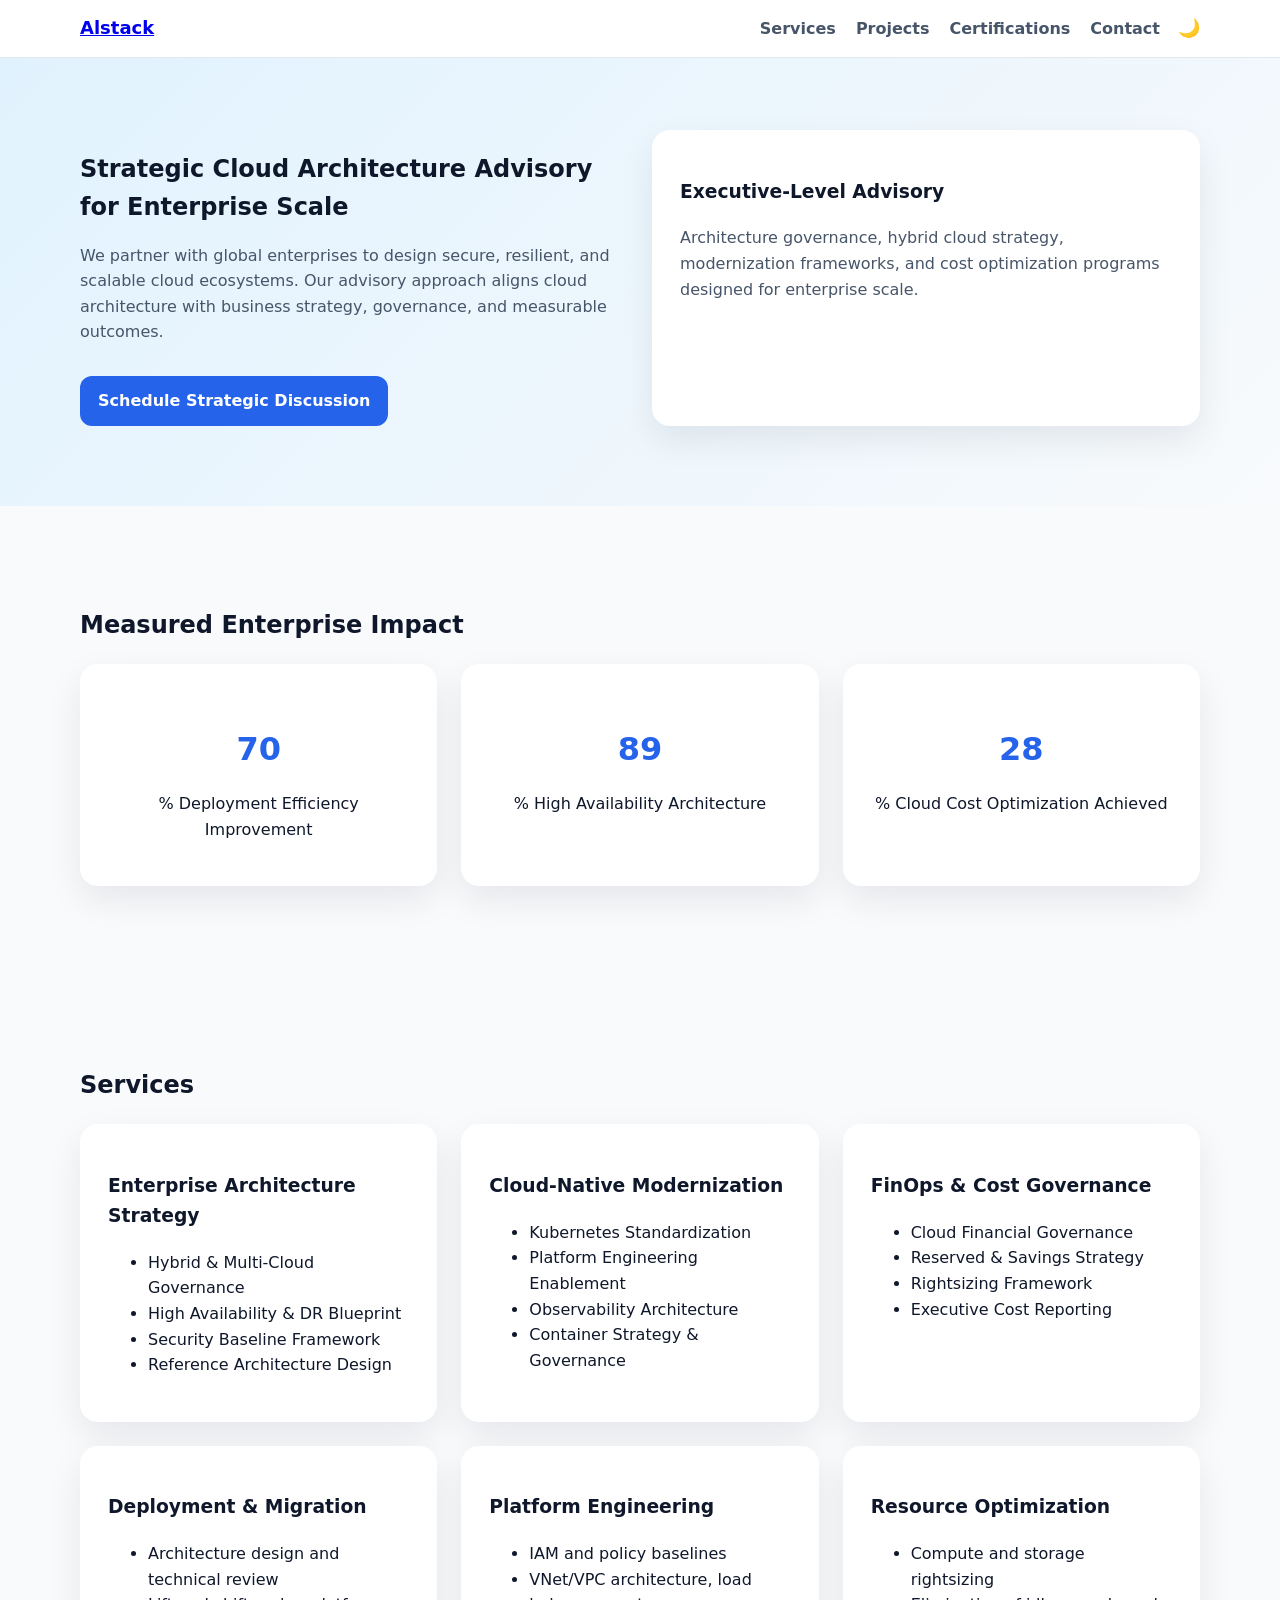
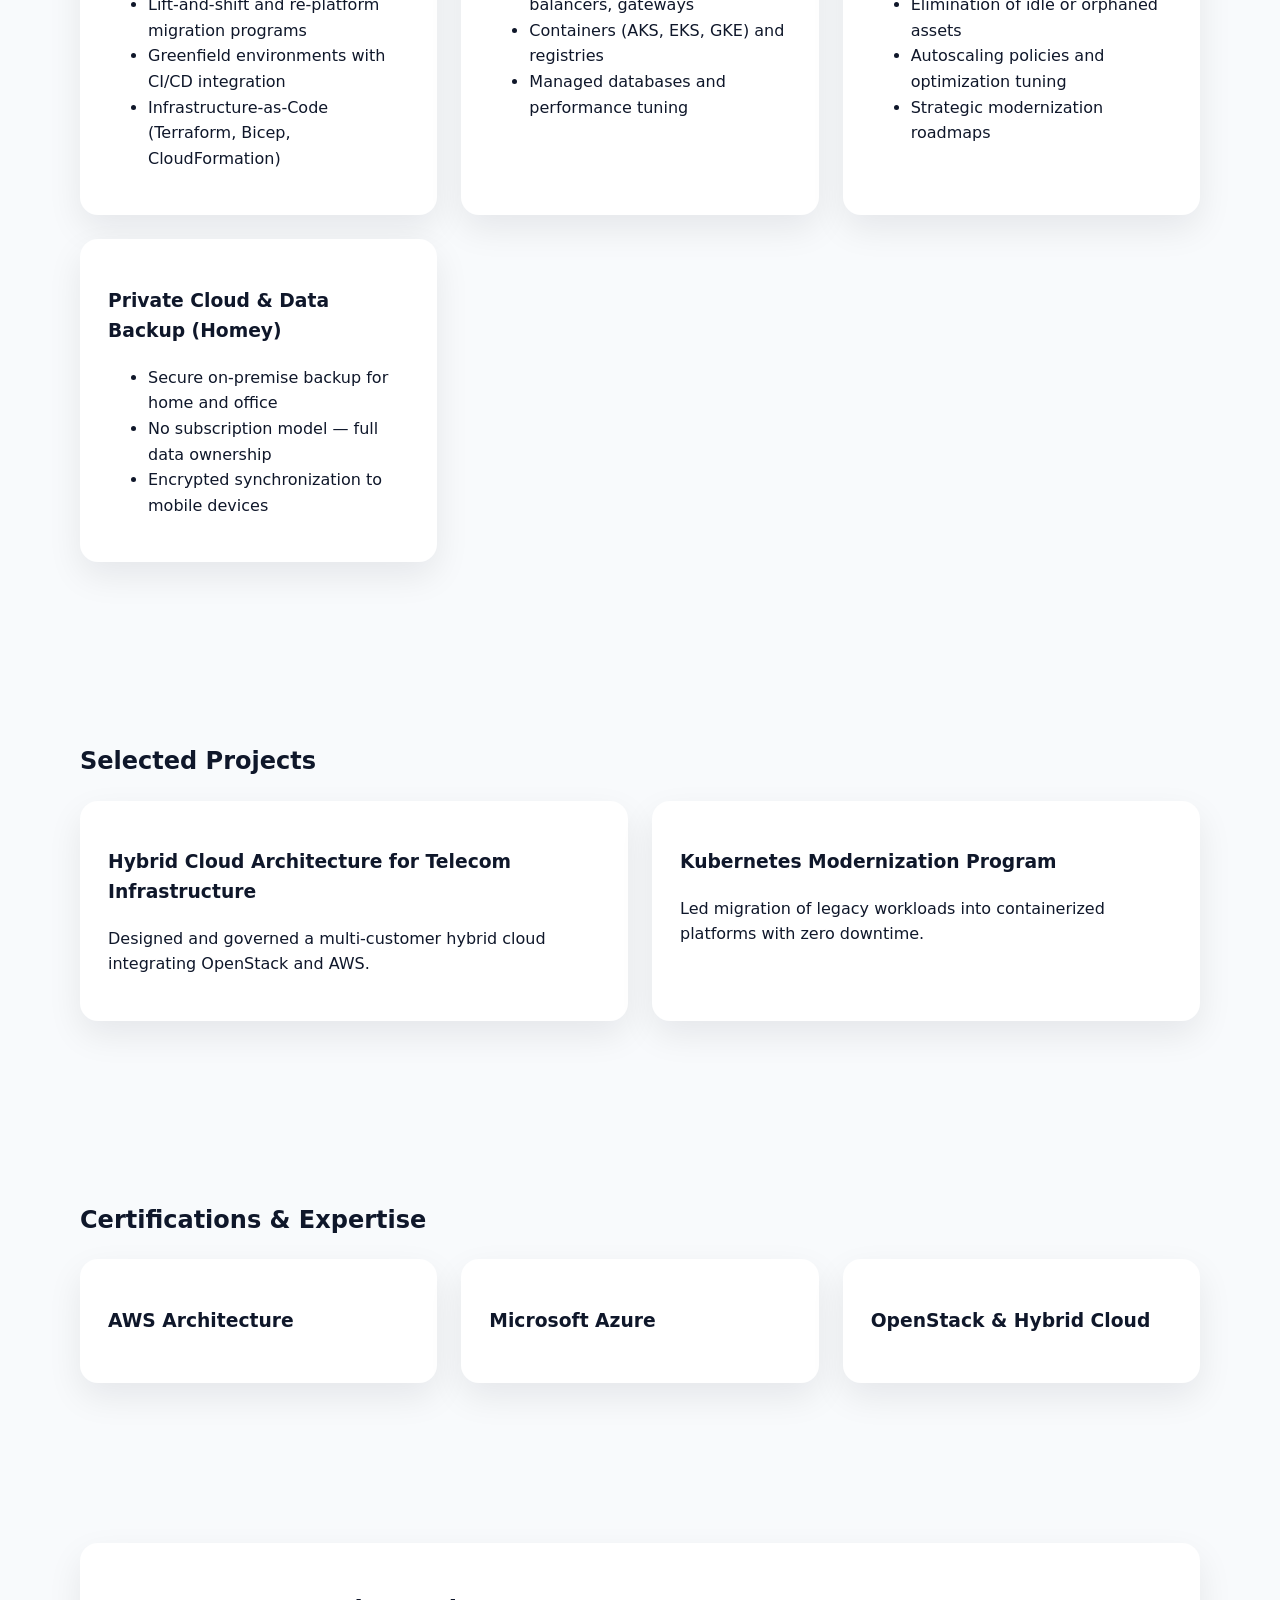
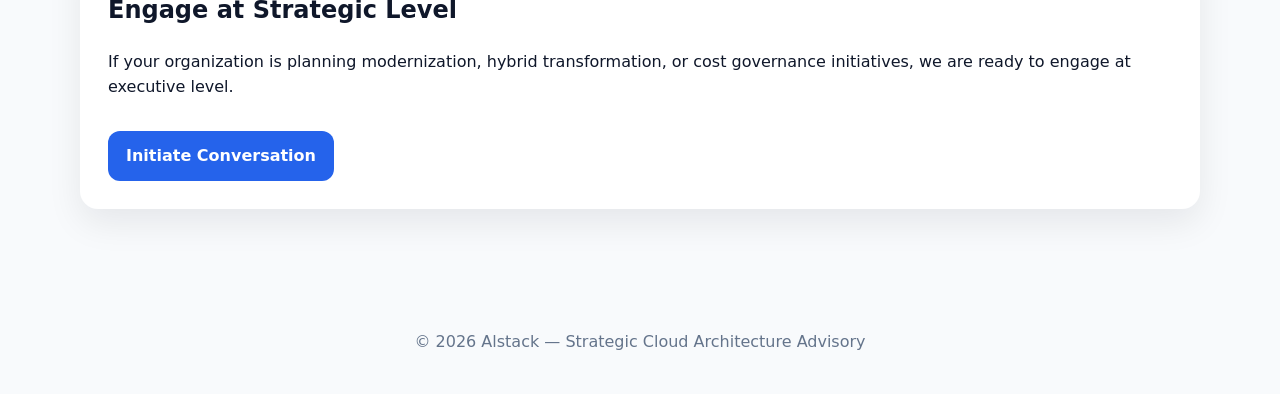
==== commit 26236cf6: "Update index.html" ====
--- a/index.html
+++ b/index.html
@@ -163,13 +163,22 @@
 color:#64748b;
 }
 </style>
+  <script>
+  function scrollToTop(e){
+  e.preventDefault();
+  window.scrollTo({
+    top: 0,
+    behavior: "smooth"
+  });
+}
+</script>
 </head>
 
 <body>
 
 <header id="header">
 <div class="container nav">
-<div class="brand">Alstack</div>
+<a href="#" class="brand" onclick="scrollToTop(event)">Alstack</a>
 
 <div class="menu-toggle" onclick="toggleMenu()">☰</div>
 
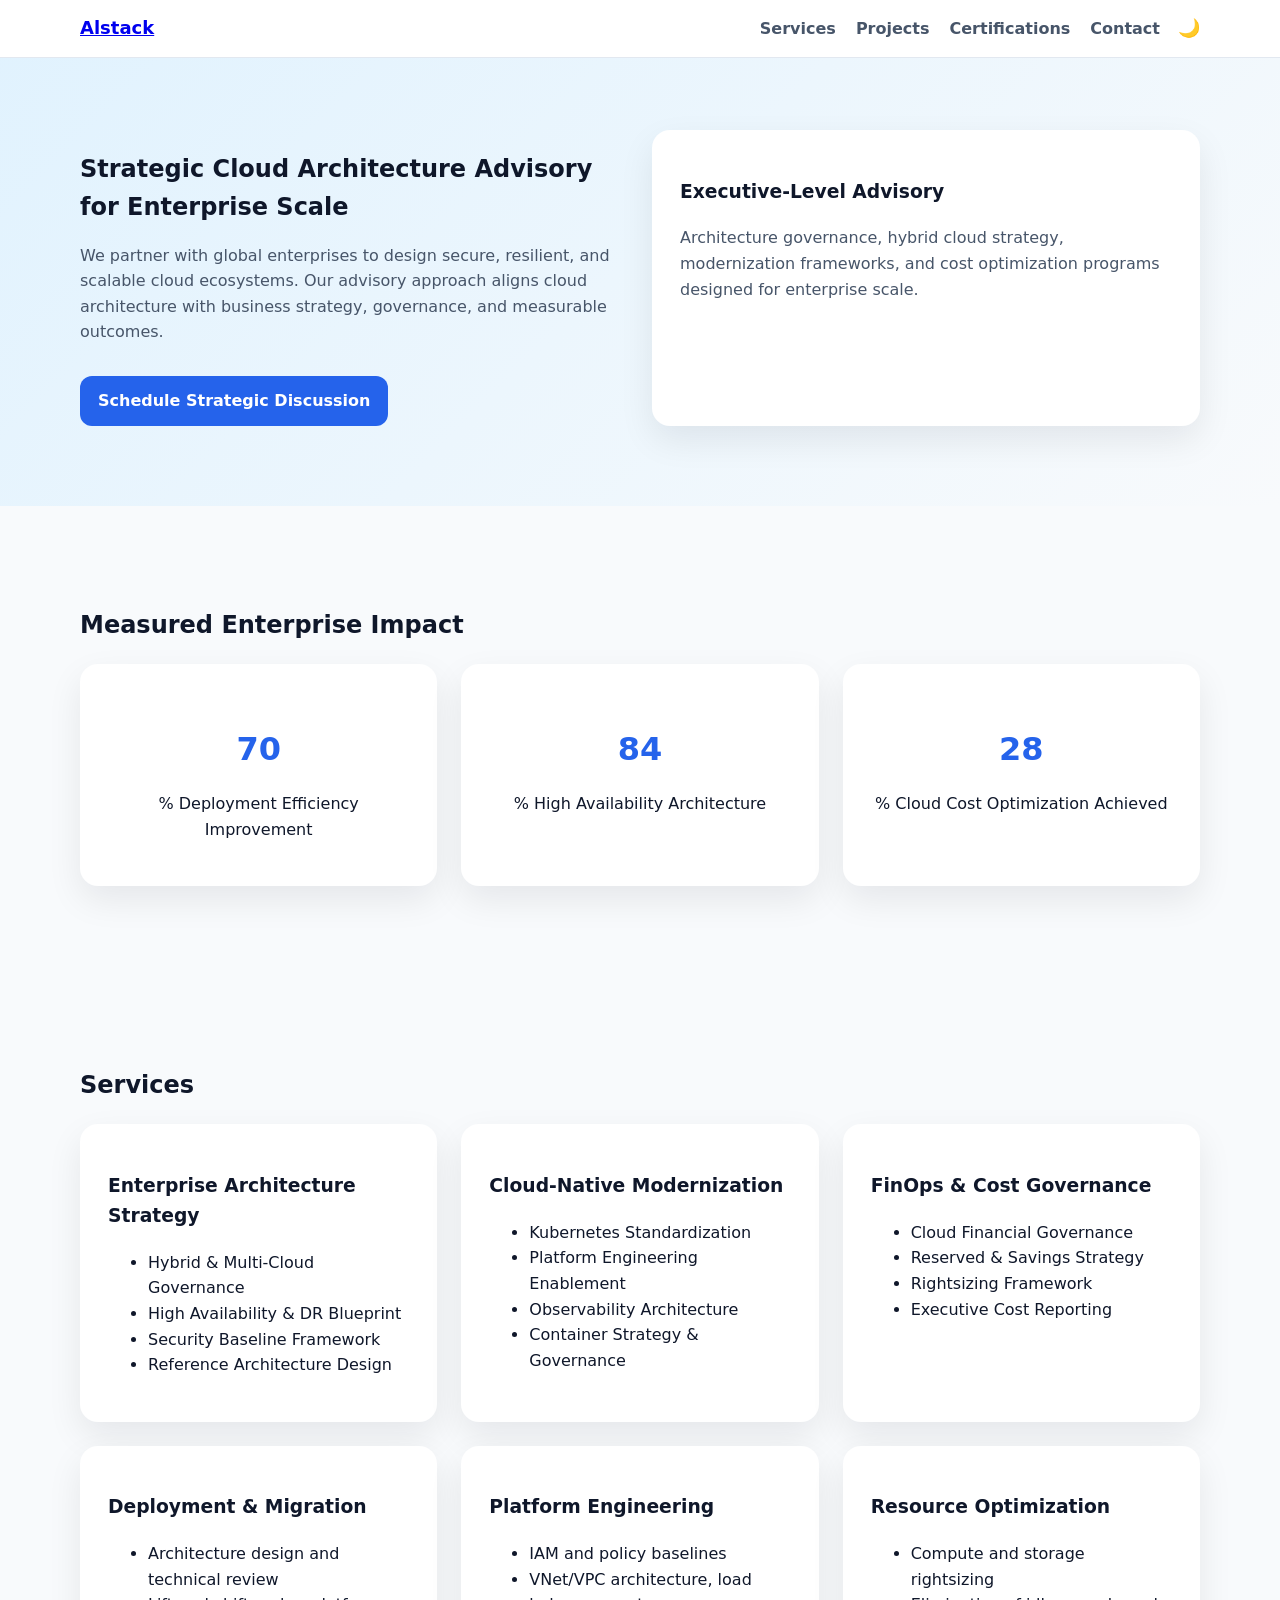
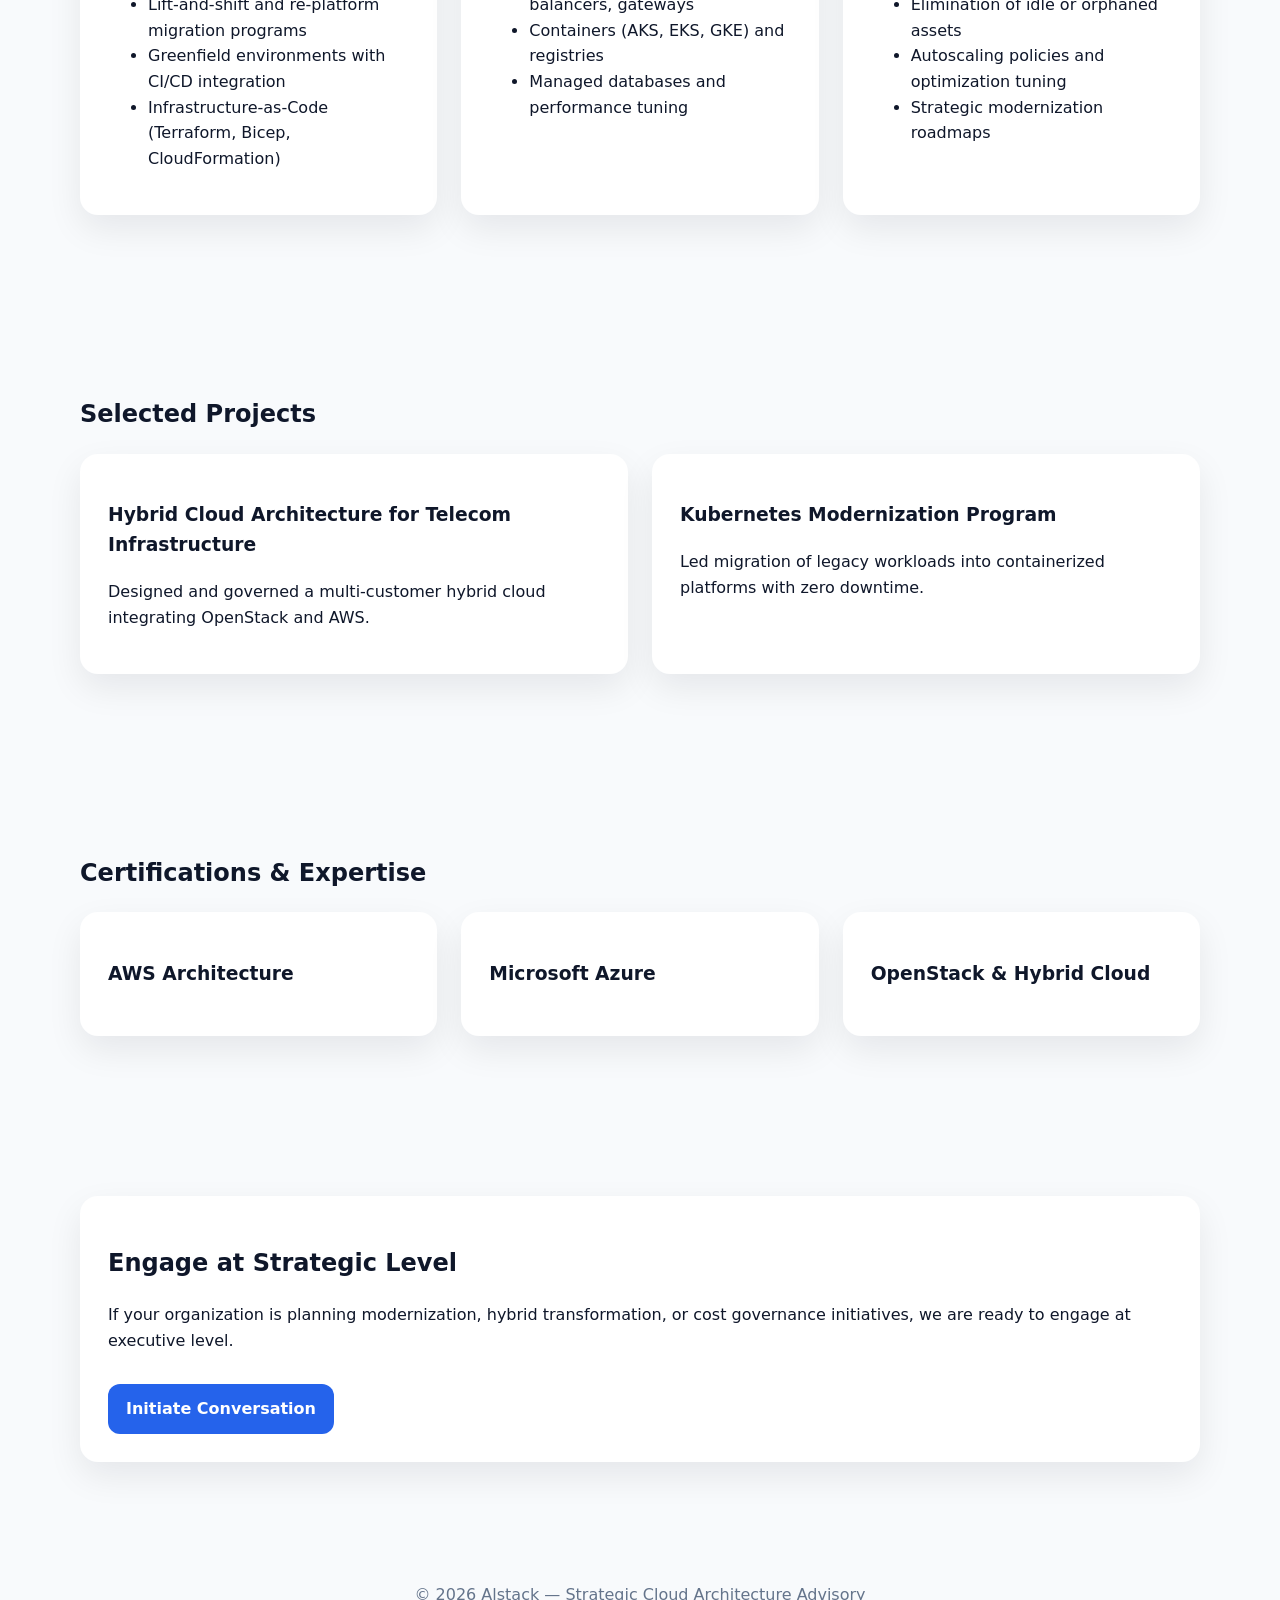
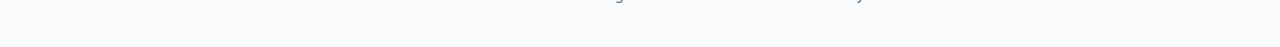
==== commit 86b2eaa4: "Update index.html" ====
--- a/index.html
+++ b/index.html
@@ -302,7 +302,7 @@
 <li>Strategic modernization roadmaps</li>
 </ul>
 </div>
-
+<!--
 <div class="card">
 <h3>Private Cloud & Data Backup (Homey)</h3>
 <ul>
@@ -311,6 +311,7 @@
 <li>Encrypted synchronization to mobile devices</li>
 </ul>
 </div>
+  -->
 
 </div>
 </div>
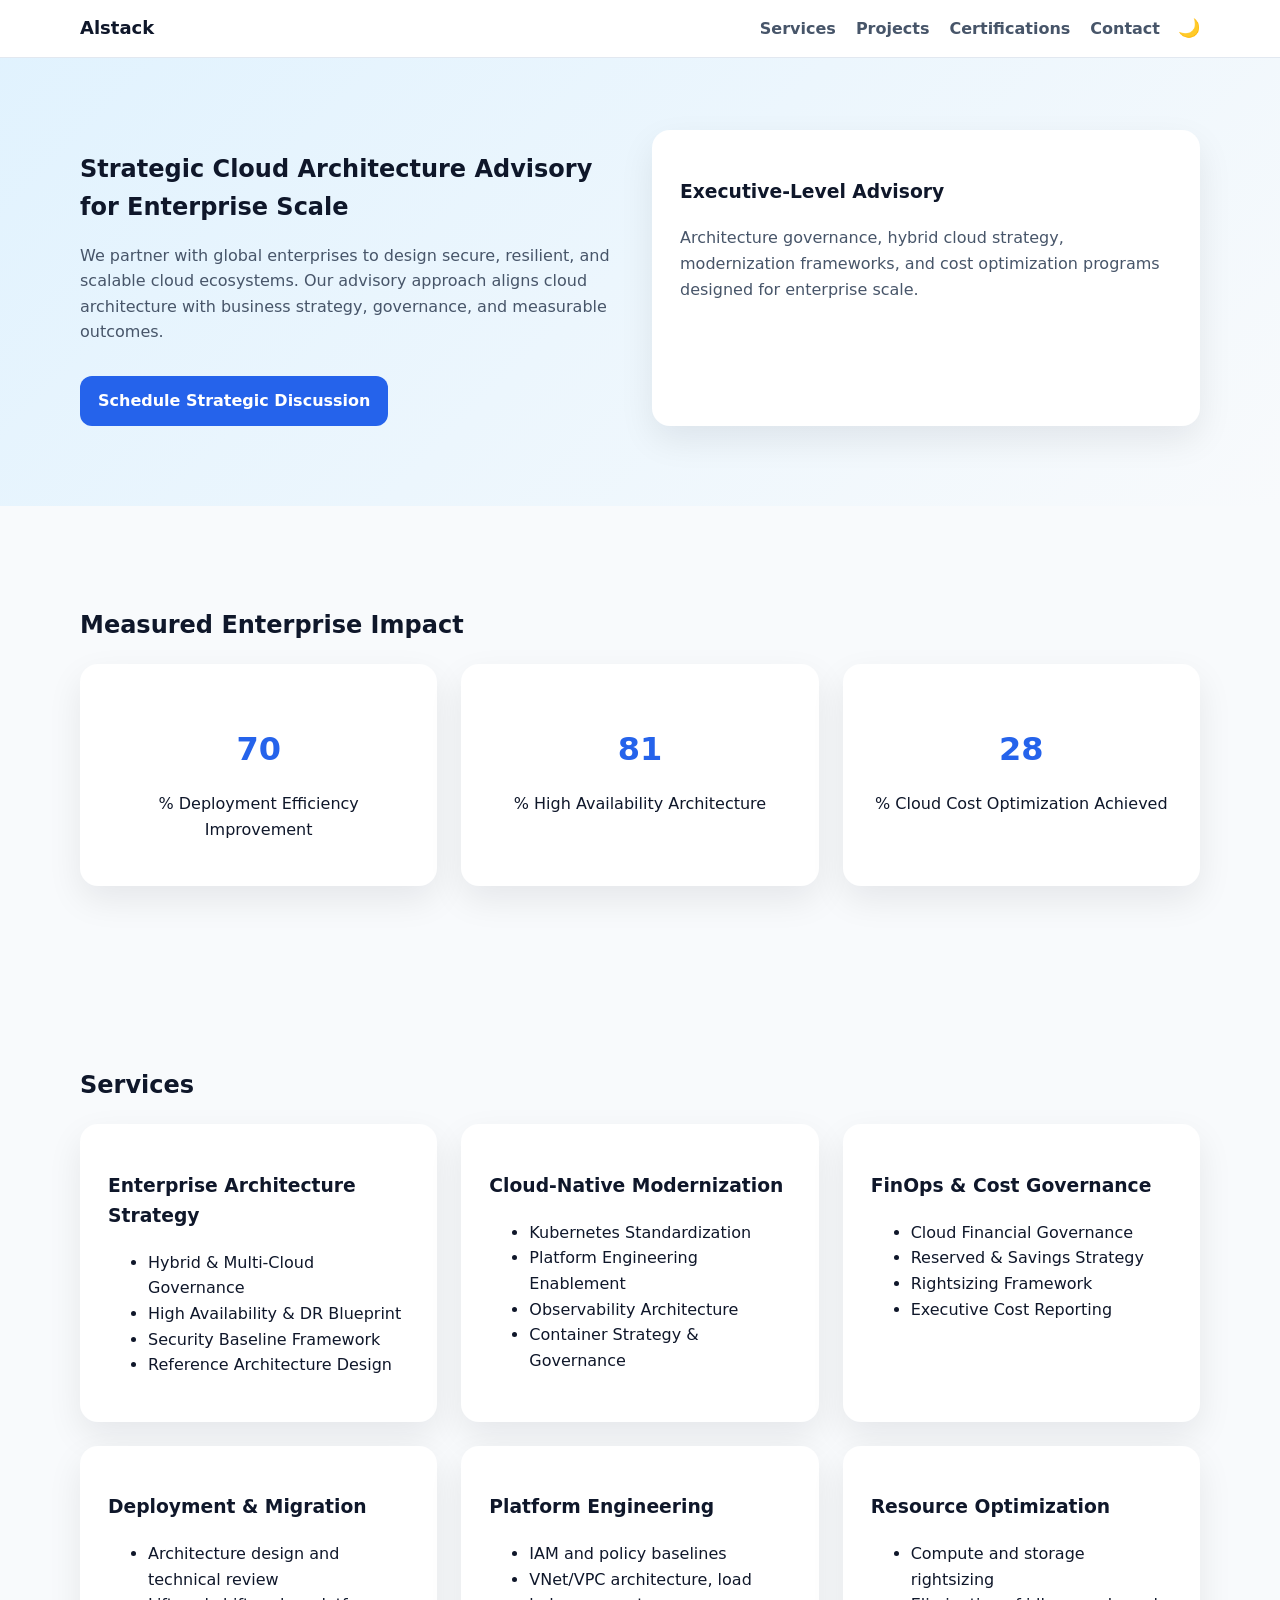
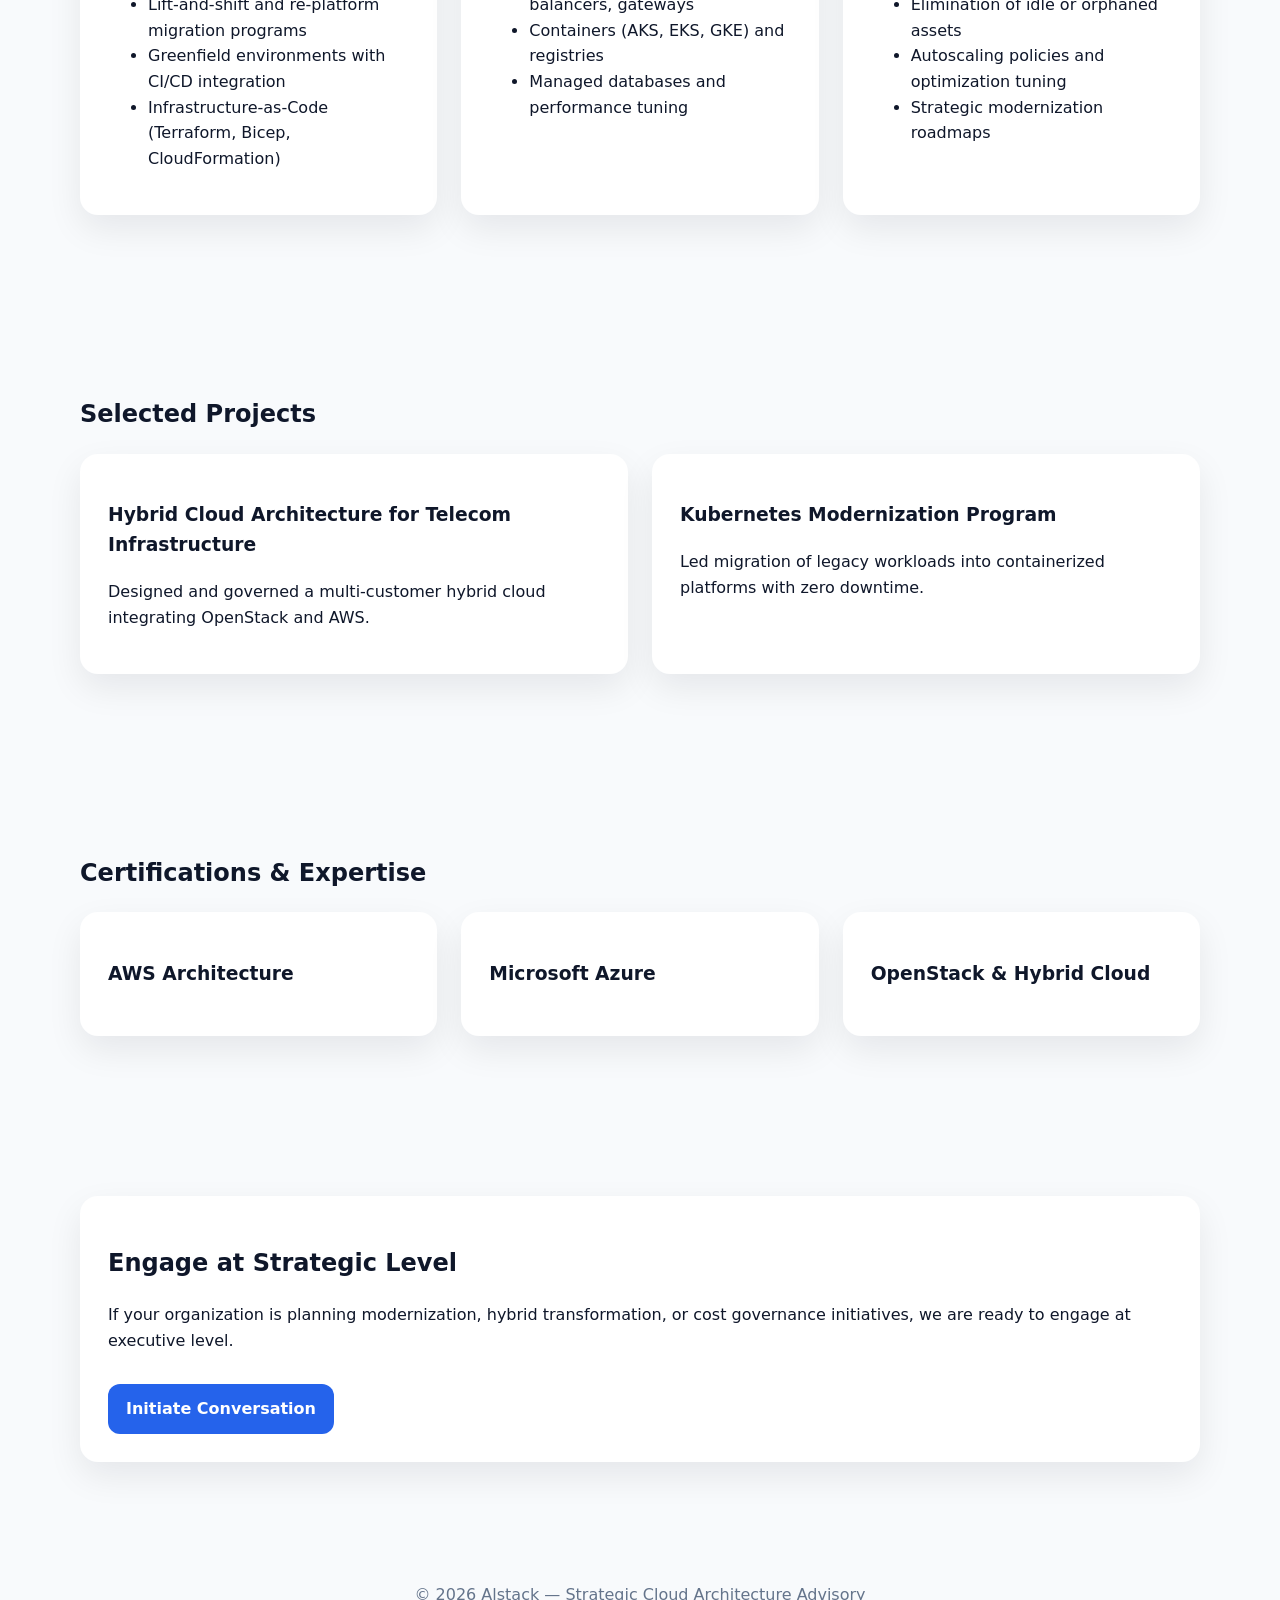
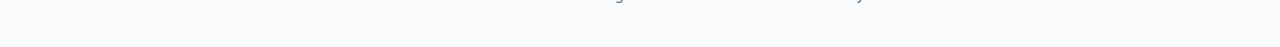
==== commit 63f72637: "Update index.html" ====
--- a/index.html
+++ b/index.html
@@ -9,7 +9,10 @@
 <style>
 *,*::before,*::after{box-sizing:border-box}
 html{scroll-behavior:smooth}
-
+.brand {
+  text-decoration: none;
+  color: inherit;
+}
 body{
 margin:0;
 font-family:system-ui,-apple-system,Segoe UI,Roboto,Helvetica,Arial;
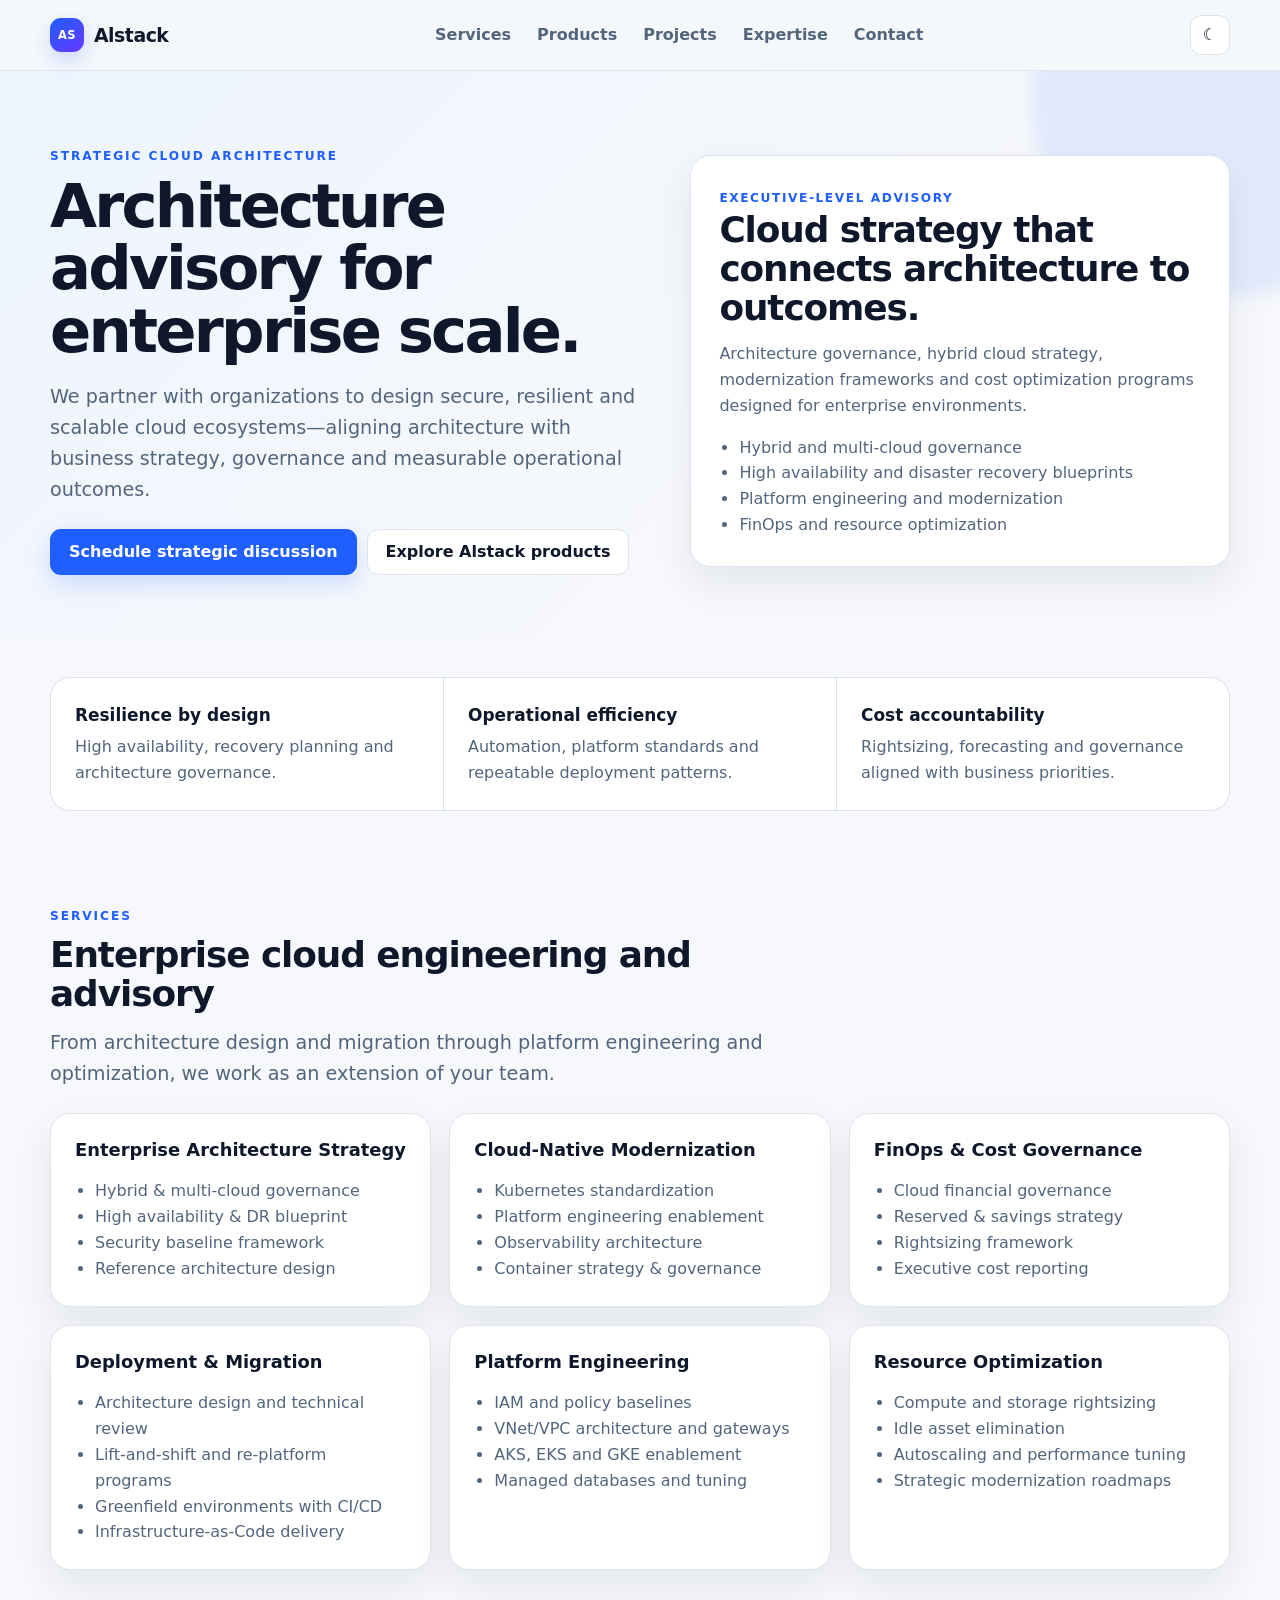
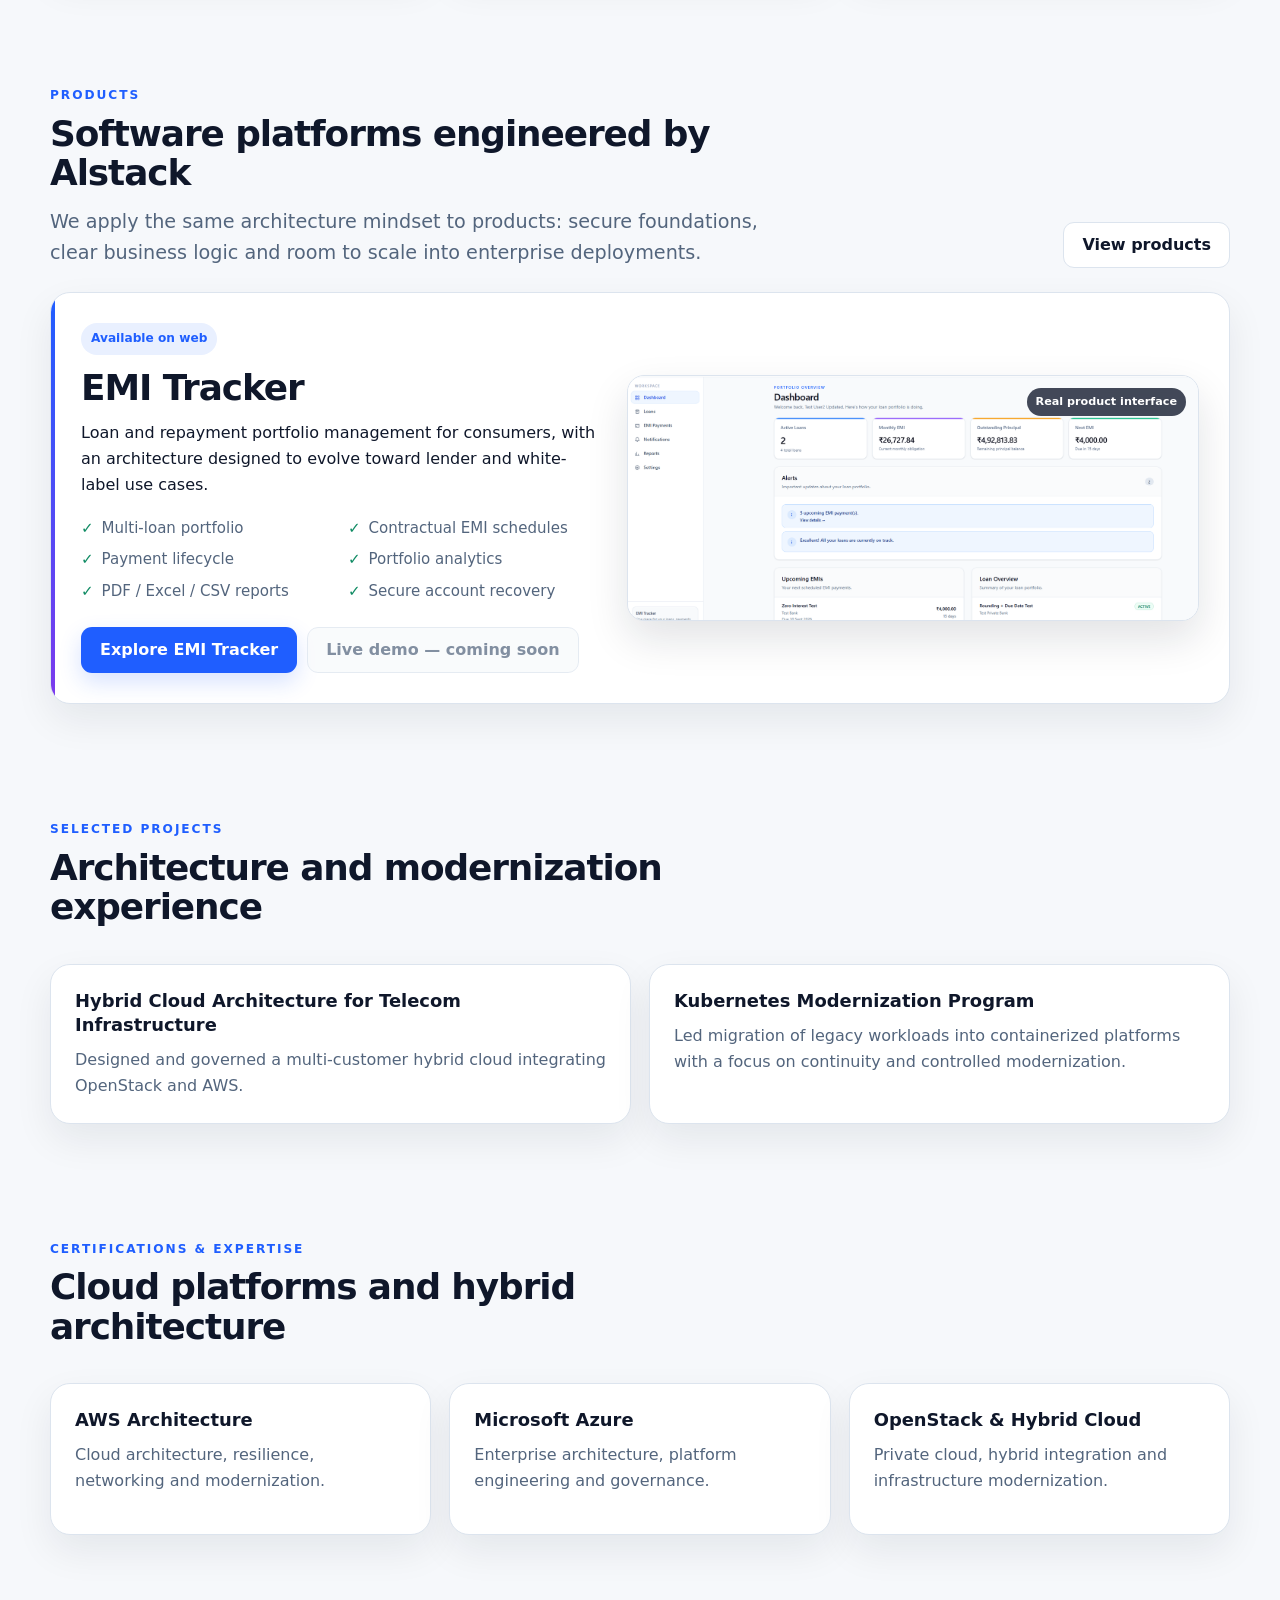
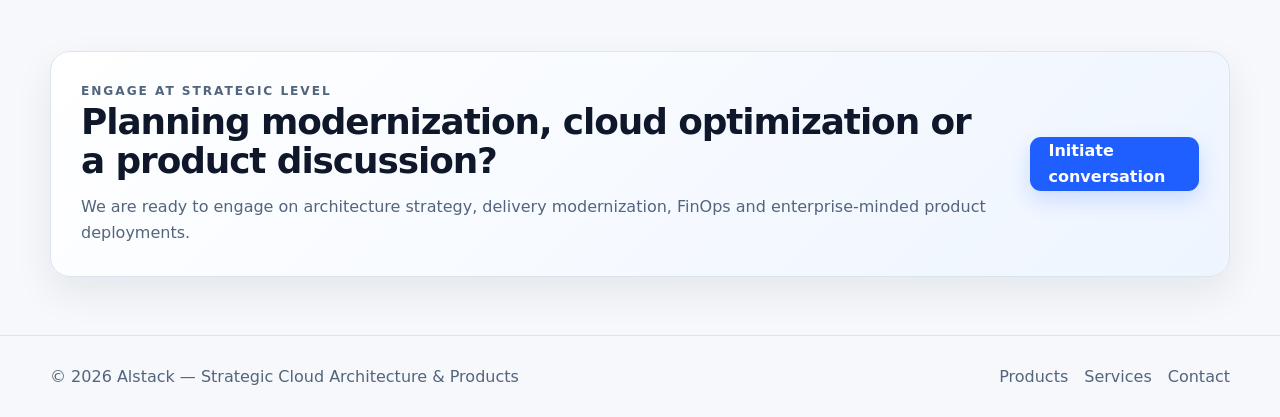
==== commit 4104a4af: "Add Alstack products section and EMI Tracker showcase" ====
--- a/index.html
+++ b/index.html
@@ -1,422 +1,143 @@
-<!DOCTYPE html>
+<!doctype html>
 <html lang="en">
 <head>
-<meta charset="utf-8"/>
-<meta name="viewport" content="width=device-width, initial-scale=1"/>
-<title>Alstack — Strategic Cloud Architecture Advisory</title>
-<meta name="description" content="Enterprise cloud architecture advisory across AWS, Azure, OpenStack, hybrid and private environments."/>
-
-<style>
-*,*::before,*::after{box-sizing:border-box}
-html{scroll-behavior:smooth}
-.brand {
-  text-decoration: none;
-  color: inherit;
-}
-body{
-margin:0;
-font-family:system-ui,-apple-system,Segoe UI,Roboto,Helvetica,Arial;
-line-height:1.6;
-background:#f8fafc;
-color:#0f172a;
-transition:.4s ease;
-}
-
-body.dark{
-background:#0b1220;
-color:#e5e7eb;
-}
-
-.container{width:min(1120px,92%);margin:auto}
-section{padding:80px 0;opacity:0;transform:translateY(30px);transition:.7s}
-section.visible{opacity:1;transform:translateY(0)}
-
-.grid{display:grid;gap:24px}
-.grid-2{grid-template-columns:repeat(2,1fr)}
-.grid-3{grid-template-columns:repeat(3,1fr)}
-@media(max-width:960px){
-.grid-2,.grid-3{grid-template-columns:1fr}
-}
-
-.card{
-background:#fff;
-padding:28px;
-border-radius:18px;
-box-shadow:0 14px 35px rgba(2,6,23,.08);
-transition:.3s;
-}
-
-body.dark .card{
-background:#111827;
-border:1px solid #1f2937;
-box-shadow:none;
-}
-
-.card:hover{transform:translateY(-5px)}
-
-header{
-position:fixed;
-top:0;
-width:100%;
-background:#fff;
-border-bottom:1px solid #e2e8f0;
-z-index:1000;
-transition:transform .4s ease;
-}
-
-body.dark header{
-background:#0b1220;
-border-color:#1f2937;
-}
-
-.header-hidden{transform:translateY(-100%)}
-
-.nav{
-display:flex;
-justify-content:space-between;
-align-items:center;
-padding:14px 0;
-}
-
-.brand{font-weight:800;font-size:18px}
-
-.links{
-display:flex;
-align-items:center;
-}
-
-.links a{
-margin-left:20px;
-font-weight:600;
-color:#475569;
-text-decoration:none;
-}
-
-body.dark .links a{color:#94a3b8}
-
-.menu-toggle{
-display:none;
-font-size:22px;
-cursor:pointer;
-}
-
-@media(max-width:768px){
-.links{
-position:absolute;
-top:60px;
-left:0;
-width:100%;
-background:#fff;
-flex-direction:column;
-display:none;
-padding:20px 0;
-border-bottom:1px solid #e2e8f0;
-}
-body.dark .links{background:#0b1220;border-color:#1f2937}
-.links a{margin:12px 0}
-.links.active{display:flex}
-.menu-toggle{display:block}
-}
-
-.hero{
-padding:130px 0 80px;
-background:linear-gradient(135deg,#e0f2fe,#f8fafc);
-}
-
-body.dark .hero{
-background:radial-gradient(circle at 20% 30%,rgba(37,99,235,.15),transparent 60%);
-}
-
-.hero h1{
-font-size:clamp(2rem,1.5rem+1.8vw,3rem);
-margin-bottom:15px;
-}
-
-.hero p{color:#475569}
-body.dark .hero p{color:#94a3b8}
-
-.btn{
-background:#2563eb;
-color:#fff;
-padding:12px 18px;
-border-radius:12px;
-font-weight:700;
-display:inline-block;
-margin-top:15px;
-text-decoration:none;
-}
-
-.theme-toggle{
-cursor:pointer;
-font-size:18px;
-margin-left:18px;
-}
-
-.kpi-box{text-align:center}
-.kpi-box h3{
-font-size:2rem;
-color:#2563eb;
-margin-bottom:5px;
-}
-body.dark .kpi-box h3{color:#3b82f6}
-
-footer{
-padding:40px 0;
-text-align:center;
-color:#64748b;
-}
-</style>
-  <script>
-  function scrollToTop(e){
-  e.preventDefault();
-  window.scrollTo({
-    top: 0,
-    behavior: "smooth"
-  });
-}
-</script>
+  <meta charset="utf-8">
+  <meta name="viewport" content="width=device-width,initial-scale=1">
+  <title>Alstack — Strategic Cloud Architecture & Products</title>
+  <meta name="description" content="Alstack provides strategic cloud architecture, modernization, platform engineering and cost governance services, and builds enterprise-minded software products including EMI Tracker.">
+  <meta name="theme-color" content="#f6f8fb">
+  <link rel="canonical" href="https://alstack.in/">
+  <link rel="stylesheet" href="/assets/css/styles.css">
+  <script src="/assets/js/config.js" defer></script>
+  <script src="/assets/js/site.js" defer></script>
 </head>
-
 <body>
-
-<header id="header">
-<div class="container nav">
-<a href="#" class="brand" onclick="scrollToTop(event)">Alstack</a>
-
-<div class="menu-toggle" onclick="toggleMenu()">☰</div>
-
-<nav class="links" id="navLinks">
-<a href="#services">Services</a>
-<a href="#projects">Projects</a>
-<a href="#certifications">Certifications</a>
-<a href="#contact">Contact</a>
-<span class="theme-toggle" onclick="toggleTheme()" id="themeIcon">🌙</span>
-</nav>
-</div>
+<header class="site-header">
+  <div class="container navbar">
+    <a class="brand" href="/"><span class="brand-mark">AS</span><span>Alstack</span></a>
+    <nav class="nav-links" data-nav aria-label="Primary navigation">
+      <a href="#services">Services</a>
+      <a href="/products/">Products</a>
+      <a href="#projects">Projects</a>
+      <a href="#expertise">Expertise</a>
+      <a href="#contact">Contact</a>
+    </nav>
+    <div class="nav-actions">
+      <button class="icon-button" type="button" data-theme-toggle aria-label="Switch theme">☾</button>
+      <button class="menu-button" type="button" data-menu-button aria-expanded="false" aria-label="Open navigation">☰</button>
+    </div>
+  </div>
 </header>
 
 <main>
-
 <section class="hero">
-<div class="container grid grid-2">
-<div>
-<h1>Strategic Cloud Architecture Advisory for Enterprise Scale</h1>
-<p>
-We partner with global enterprises to design secure, resilient, and scalable cloud ecosystems. 
-Our advisory approach aligns cloud architecture with business strategy, governance, and measurable outcomes.
-</p>
-<a class="btn" href="#contact">Schedule Strategic Discussion</a>
-</div>
-<div class="card">
-<h3>Executive-Level Advisory</h3>
-<p>
-Architecture governance, hybrid cloud strategy, modernization frameworks, and cost optimization programs designed for enterprise scale.
-</p>
-</div>
-</div>
+  <div class="container hero-grid">
+    <div class="hero-copy" data-reveal>
+      <p class="eyebrow">Strategic cloud architecture</p>
+      <h1>Architecture advisory for enterprise scale.</h1>
+      <p class="lede">We partner with organizations to design secure, resilient and scalable cloud ecosystems—aligning architecture with business strategy, governance and measurable operational outcomes.</p>
+      <div class="actions">
+        <a class="btn btn-primary" href="#contact">Schedule strategic discussion</a>
+        <a class="btn btn-secondary" href="/products/">Explore Alstack products</a>
+      </div>
+    </div>
+    <div class="card hero-panel" data-reveal>
+      <span class="panel-tag">Executive-level advisory</span>
+      <h2>Cloud strategy that connects architecture to outcomes.</h2>
+      <p class="muted">Architecture governance, hybrid cloud strategy, modernization frameworks and cost optimization programs designed for enterprise environments.</p>
+      <ul>
+        <li>Hybrid and multi-cloud governance</li>
+        <li>High availability and disaster recovery blueprints</li>
+        <li>Platform engineering and modernization</li>
+        <li>FinOps and resource optimization</li>
+      </ul>
+    </div>
+  </div>
 </section>
 
-<section id="impact">
-<div class="container">
-<h2>Measured Enterprise Impact</h2>
-<div class="grid grid-3">
-
-<div class="card kpi-box">
-<h3 class="counter" data-target="70">0</h3>
-<p>% Deployment Efficiency Improvement</p>
-</div>
-
-<div class="card kpi-box">
-<h3 class="counter" data-target="99">0</h3>
-<p>% High Availability Architecture</p>
-</div>
-
-<div class="card kpi-box">
-<h3 class="counter" data-target="28">0</h3>
-<p>% Cloud Cost Optimization Achieved</p>
-</div>
-
-</div>
-</div>
+<section class="section-tight">
+  <div class="container" data-reveal>
+    <div class="proof-strip" aria-label="Enterprise focus areas">
+      <div class="proof-item"><strong>Resilience by design</strong><span>High availability, recovery planning and architecture governance.</span></div>
+      <div class="proof-item"><strong>Operational efficiency</strong><span>Automation, platform standards and repeatable deployment patterns.</span></div>
+      <div class="proof-item"><strong>Cost accountability</strong><span>Rightsizing, forecasting and governance aligned with business priorities.</span></div>
+    </div>
+  </div>
 </section>
 
-<section id="services">
-<div class="container">
-<h2>Services</h2>
-
-<div class="grid grid-3">
-
-<div class="card">
-<h3>Enterprise Architecture Strategy</h3>
-<ul>
-<li>Hybrid & Multi-Cloud Governance</li>
-<li>High Availability & DR Blueprint</li>
-<li>Security Baseline Framework</li>
-<li>Reference Architecture Design</li>
-</ul>
-</div>
-
-<div class="card">
-<h3>Cloud-Native Modernization</h3>
-<ul>
-<li>Kubernetes Standardization</li>
-<li>Platform Engineering Enablement</li>
-<li>Observability Architecture</li>
-<li>Container Strategy & Governance</li>
-</ul>
-</div>
-
-<div class="card">
-<h3>FinOps & Cost Governance</h3>
-<ul>
-<li>Cloud Financial Governance</li>
-<li>Reserved & Savings Strategy</li>
-<li>Rightsizing Framework</li>
-<li>Executive Cost Reporting</li>
-</ul>
-</div>
-
-<div class="card">
-<h3>Deployment & Migration</h3>
-<ul>
-<li>Architecture design and technical review</li>
-<li>Lift-and-shift and re-platform migration programs</li>
-<li>Greenfield environments with CI/CD integration</li>
-<li>Infrastructure-as-Code (Terraform, Bicep, CloudFormation)</li>
-</ul>
-</div>
-
-<div class="card">
-<h3>Platform Engineering</h3>
-<ul>
-<li>IAM and policy baselines</li>
-<li>VNet/VPC architecture, load balancers, gateways</li>
-<li>Containers (AKS, EKS, GKE) and registries</li>
-<li>Managed databases and performance tuning</li>
-</ul>
-</div>
-
-<div class="card">
-<h3>Resource Optimization</h3>
-<ul>
-<li>Compute and storage rightsizing</li>
-<li>Elimination of idle or orphaned assets</li>
-<li>Autoscaling policies and optimization tuning</li>
-<li>Strategic modernization roadmaps</li>
-</ul>
-</div>
-<!--
-<div class="card">
-<h3>Private Cloud & Data Backup (Homey)</h3>
-<ul>
-<li>Secure on-premise backup for home and office</li>
-<li>No subscription model — full data ownership</li>
-<li>Encrypted synchronization to mobile devices</li>
-</ul>
-</div>
-  -->
-
-</div>
-</div>
+<section class="section" id="services">
+  <div class="container">
+    <div class="section-head" data-reveal>
+      <div><p class="eyebrow">Services</p><h2>Enterprise cloud engineering and advisory</h2><p class="lede">From architecture design and migration through platform engineering and optimization, we work as an extension of your team.</p></div>
+    </div>
+    <div class="grid grid-3">
+      <article class="card service-card" data-reveal><h3>Enterprise Architecture Strategy</h3><ul><li>Hybrid & multi-cloud governance</li><li>High availability & DR blueprint</li><li>Security baseline framework</li><li>Reference architecture design</li></ul></article>
+      <article class="card service-card" data-reveal><h3>Cloud-Native Modernization</h3><ul><li>Kubernetes standardization</li><li>Platform engineering enablement</li><li>Observability architecture</li><li>Container strategy & governance</li></ul></article>
+      <article class="card service-card" data-reveal><h3>FinOps & Cost Governance</h3><ul><li>Cloud financial governance</li><li>Reserved & savings strategy</li><li>Rightsizing framework</li><li>Executive cost reporting</li></ul></article>
+      <article class="card service-card" data-reveal><h3>Deployment & Migration</h3><ul><li>Architecture design and technical review</li><li>Lift-and-shift and re-platform programs</li><li>Greenfield environments with CI/CD</li><li>Infrastructure-as-Code delivery</li></ul></article>
+      <article class="card service-card" data-reveal><h3>Platform Engineering</h3><ul><li>IAM and policy baselines</li><li>VNet/VPC architecture and gateways</li><li>AKS, EKS and GKE enablement</li><li>Managed databases and tuning</li></ul></article>
+      <article class="card service-card" data-reveal><h3>Resource Optimization</h3><ul><li>Compute and storage rightsizing</li><li>Idle asset elimination</li><li>Autoscaling and performance tuning</li><li>Strategic modernization roadmaps</li></ul></article>
+    </div>
+  </div>
 </section>
 
-<section id="projects">
-<div class="container">
-<h2>Selected Projects</h2>
-<div class="grid grid-2">
-
-<div class="card">
-<h3>Hybrid Cloud Architecture for Telecom Infrastructure</h3>
-<p>Designed and governed a multi-customer hybrid cloud integrating OpenStack and AWS.</p>
-</div>
-
-<div class="card">
-<h3>Kubernetes Modernization Program</h3>
-<p>Led migration of legacy workloads into containerized platforms with zero downtime.</p>
-</div>
-
-</div>
-</div>
+<section class="section" id="products">
+  <div class="container">
+    <div class="section-head" data-reveal>
+      <div><p class="eyebrow">Products</p><h2>Software platforms engineered by Alstack</h2><p class="lede">We apply the same architecture mindset to products: secure foundations, clear business logic and room to scale into enterprise deployments.</p></div>
+      <a class="btn btn-secondary" href="/products/">View products</a>
+    </div>
+    <article class="card product-feature" data-reveal>
+      <div>
+        <span class="product-badge">Available on web</span>
+        <h2>EMI Tracker</h2>
+        <p>Loan and repayment portfolio management for consumers, with an architecture designed to evolve toward lender and white-label use cases.</p>
+        <div class="product-points">
+          <span class="product-point">Multi-loan portfolio</span><span class="product-point">Contractual EMI schedules</span>
+          <span class="product-point">Payment lifecycle</span><span class="product-point">Portfolio analytics</span>
+          <span class="product-point">PDF / Excel / CSV reports</span><span class="product-point">Secure account recovery</span>
+        </div>
+        <div class="actions"><a class="btn btn-primary" href="/products/emi-tracker/">Explore EMI Tracker</a><a class="btn btn-secondary" data-demo-link href="#">Live demo</a></div>
+      </div>
+      <figure class="product-shot" aria-label="EMI Tracker dashboard interface">
+        <img src="/assets/images/emi-tracker-dashboard.png" alt="EMI Tracker dashboard showing loan portfolio metrics, alerts and upcoming EMI information" loading="lazy">
+        <figcaption class="product-shot-label">Real product interface</figcaption>
+      </figure>
+    </article>
+  </div>
 </section>
 
-<section id="certifications">
-<div class="container">
-<h2>Certifications & Expertise</h2>
-<div class="grid grid-3">
-<div class="card"><h3>AWS Architecture</h3></div>
-<div class="card"><h3>Microsoft Azure</h3></div>
-<div class="card"><h3>OpenStack & Hybrid Cloud</h3></div>
-</div>
-</div>
+<section class="section" id="projects">
+  <div class="container">
+    <div class="section-head" data-reveal><div><p class="eyebrow">Selected projects</p><h2>Architecture and modernization experience</h2></div></div>
+    <div class="grid grid-2">
+      <article class="card project-card" data-reveal><h3>Hybrid Cloud Architecture for Telecom Infrastructure</h3><p>Designed and governed a multi-customer hybrid cloud integrating OpenStack and AWS.</p></article>
+      <article class="card project-card" data-reveal><h3>Kubernetes Modernization Program</h3><p>Led migration of legacy workloads into containerized platforms with a focus on continuity and controlled modernization.</p></article>
+    </div>
+  </div>
 </section>
 
-<section id="contact">
-<div class="container">
-<div class="card">
-<h2>Engage at Strategic Level</h2>
-<p>
-If your organization is planning modernization, hybrid transformation, or cost governance initiatives, we are ready to engage at executive level.
-</p>
-<a class="btn" href="mailto:hello@example.com">Initiate Conversation</a>
-</div>
-</div>
+<section class="section" id="expertise">
+  <div class="container">
+    <div class="section-head" data-reveal><div><p class="eyebrow">Certifications & expertise</p><h2>Cloud platforms and hybrid architecture</h2></div></div>
+    <div class="grid grid-3">
+      <div class="card expertise-card" data-reveal><h3>AWS Architecture</h3><p class="muted">Cloud architecture, resilience, networking and modernization.</p></div>
+      <div class="card expertise-card" data-reveal><h3>Microsoft Azure</h3><p class="muted">Enterprise architecture, platform engineering and governance.</p></div>
+      <div class="card expertise-card" data-reveal><h3>OpenStack & Hybrid Cloud</h3><p class="muted">Private cloud, hybrid integration and infrastructure modernization.</p></div>
+    </div>
+  </div>
 </section>
 
+<section class="section" id="contact">
+  <div class="container">
+    <div class="card cta-panel" data-reveal>
+      <div><p class="eyebrow">Engage at strategic level</p><h2>Planning modernization, cloud optimization or a product discussion?</h2><p>We are ready to engage on architecture strategy, delivery modernization, FinOps and enterprise-minded product deployments.</p></div>
+      <a class="btn btn-primary" data-contact-link href="mailto:hello@alstack.in">Initiate conversation</a>
+    </div>
+  </div>
+</section>
 </main>
 
-<footer>
-© <span id="year"></span> Alstack — Strategic Cloud Architecture Advisory
-</footer>
-
-<script>
-document.getElementById("year").textContent=new Date().getFullYear();
-
-function toggleTheme(){
-document.body.classList.toggle("dark");
-const icon=document.getElementById("themeIcon");
-icon.textContent=document.body.classList.contains("dark")?"☀":"🌙";
-}
-
-function toggleMenu(){
-document.getElementById("navLinks").classList.toggle("active");
-}
-
-let lastScroll=0;
-const header=document.getElementById("header");
-window.addEventListener("scroll",()=>{
-let current=window.pageYOffset;
-if(current>lastScroll){
-header.classList.add("header-hidden");
-}else{
-header.classList.remove("header-hidden");
-}
-lastScroll=current;
-});
-
-const sections=document.querySelectorAll("section");
-const observer=new IntersectionObserver(entries=>{
-entries.forEach(entry=>{
-if(entry.isIntersecting){entry.target.classList.add("visible");}
-});
-},{threshold:0.2});
-sections.forEach(section=>observer.observe(section));
-
-const counters=document.querySelectorAll(".counter");
-counters.forEach(counter=>{
-const update=()=>{
-const target=+counter.getAttribute("data-target");
-const count=+counter.innerText;
-const inc=target/100;
-if(count<target){
-counter.innerText=Math.ceil(count+inc);
-setTimeout(update,20);
-}else{
-counter.innerText=target;
-}
-};
-update();
-});
-</script>
-
+<footer class="site-footer"><div class="container footer-row"><span>© <span data-year></span> Alstack — Strategic Cloud Architecture & Products</span><div class="footer-links"><a href="/products/">Products</a><a href="#services">Services</a><a data-contact-link href="mailto:hello@alstack.in">Contact</a></div></div></footer>
 </body>
 </html>
--- a/assets/css/styles.css
+++ b/assets/css/styles.css
@@ -0,0 +1,231 @@
+:root {
+  color-scheme: light;
+  --bg: #f6f8fb;
+  --surface: #ffffff;
+  --surface-2: #eef5ff;
+  --surface-3: #f8fafc;
+  --text: #0f172a;
+  --muted: #53657d;
+  --line: #dce4ee;
+  --primary: #1f5eff;
+  --primary-strong: #1746c9;
+  --primary-soft: #e9f0ff;
+  --success: #0f8b63;
+  --warning: #b66a05;
+  --shadow: 0 16px 38px rgba(15, 23, 42, 0.075);
+  --radius: 20px;
+  --content: 1180px;
+}
+
+:root[data-theme="dark"] {
+  color-scheme: dark;
+  --bg: #08111f;
+  --surface: #0f1b2d;
+  --surface-2: #10213a;
+  --surface-3: #0b1728;
+  --text: #ecf3ff;
+  --muted: #a6b6cb;
+  --line: #263950;
+  --primary: #6b94ff;
+  --primary-strong: #93afff;
+  --primary-soft: #142a50;
+  --success: #58d4a6;
+  --warning: #f0b45e;
+  --shadow: 0 15px 36px rgba(0,0,0,.18);
+}
+
+* { box-sizing: border-box; }
+html { scroll-behavior: smooth; scroll-padding-top: 82px; }
+body {
+  margin: 0;
+  min-width: 0;
+  overflow-x: hidden;
+  background: var(--bg);
+  color: var(--text);
+  font-family: Inter, ui-sans-serif, system-ui, -apple-system, BlinkMacSystemFont, "Segoe UI", sans-serif;
+  line-height: 1.62;
+  -webkit-font-smoothing: antialiased;
+}
+a { color: inherit; }
+img { max-width: 100%; height: auto; display: block; }
+button, a { -webkit-tap-highlight-color: transparent; }
+
+.container { width: min(var(--content), calc(100% - 40px)); margin-inline: auto; min-width: 0; }
+.section { padding: 58px 0; }
+.section-tight { padding: 38px 0; }
+.eyebrow {
+  margin: 0 0 8px;
+  color: var(--primary);
+  font-size: 0.76rem;
+  font-weight: 850;
+  letter-spacing: 0.16em;
+  text-transform: uppercase;
+}
+h1, h2, h3, p { margin-top: 0; }
+figure { margin: 0; }
+h1, h2 { overflow-wrap: break-word; }
+h1 { font-size: clamp(2.45rem, 4.75vw, 4.65rem); line-height: 1.03; letter-spacing: -0.045em; margin-bottom: 18px; }
+h2 { font-size: clamp(1.85rem, 2.8vw, 2.85rem); line-height: 1.1; letter-spacing: -0.03em; margin-bottom: 13px; }
+h3 { font-size: 1.12rem; line-height: 1.35; margin-bottom: 10px; }
+.lede { max-width: 760px; margin-bottom: 0; color: var(--muted); font-size: clamp(1.03rem, 1.65vw, 1.2rem); }
+.muted { color: var(--muted); }
+
+.site-header {
+  position: sticky;
+  top: 0;
+  z-index: 50;
+  border-bottom: 1px solid color-mix(in srgb, var(--line) 86%, transparent);
+  background: color-mix(in srgb, var(--bg) 90%, transparent);
+  backdrop-filter: blur(16px);
+}
+.navbar { min-height: 70px; display: flex; align-items: center; justify-content: space-between; gap: 18px; min-width: 0; }
+.brand { display: inline-flex; flex: 0 0 auto; align-items: center; gap: 10px; font-weight: 850; text-decoration: none; letter-spacing: -0.025em; font-size: 1.18rem; }
+.brand-mark {
+  width: 34px; height: 34px; border-radius: 11px;
+  display: grid; place-items: center;
+  color: white; background: linear-gradient(145deg, var(--primary), #6738ff);
+  box-shadow: 0 8px 20px rgba(31, 94, 255, .22);
+  font-size: .72rem; letter-spacing: .04em;
+}
+.nav-links { display: flex; align-items: center; justify-content: center; gap: 4px; min-width: 0; }
+.nav-links a { text-decoration: none; color: var(--muted); font-weight: 680; padding: 9px 11px; border-radius: 10px; white-space: nowrap; }
+.nav-links a:hover, .nav-links a[aria-current="page"] { color: var(--text); background: var(--surface); }
+.nav-actions { display: flex; flex: 0 0 auto; align-items: center; gap: 8px; }
+.icon-button, .menu-button {
+  border: 1px solid var(--line); background: var(--surface); color: var(--text);
+  border-radius: 11px; height: 40px; min-width: 40px; cursor: pointer; font: inherit;
+}
+.menu-button { display: none; width: 40px; padding: 0; font-size: 1.1rem; line-height: 1; }
+
+.hero { position: relative; overflow: hidden; padding: 76px 0 64px; background: linear-gradient(135deg, var(--surface-2), var(--bg) 62%); }
+.hero::after { content: ""; position: absolute; width: 400px; height: 400px; border-radius: 50%; right: -150px; top: -175px; background: rgba(65, 115, 255, .11); filter: blur(8px); }
+.hero-grid { position: relative; z-index: 1; display: grid; grid-template-columns: minmax(0, 1.05fr) minmax(330px, .95fr); gap: 44px; align-items: center; }
+.hero-grid > *, .product-feature > *, .product-hero-grid > * { min-width: 0; }
+.hero-copy { max-width: 700px; }
+.hero-copy p { max-width: 670px; }
+.actions { display: flex; flex-wrap: wrap; gap: 10px; margin-top: 24px; }
+.btn { display: inline-flex; justify-content: center; align-items: center; gap: 8px; min-height: 46px; padding: 0 18px; border-radius: 11px; font-weight: 760; text-decoration: none; border: 1px solid transparent; transition: .18s ease; }
+.btn:hover { transform: translateY(-1px); }
+.btn-primary { background: var(--primary); color: white; box-shadow: 0 9px 22px rgba(31, 94, 255, .18); }
+.btn-primary:hover { background: var(--primary-strong); }
+.btn-secondary { background: var(--surface); color: var(--text); border-color: var(--line); }
+.btn.is-disabled { cursor: not-allowed; opacity: .72; transform: none; box-shadow: none; background: var(--surface-3); color: var(--muted); border-color: var(--line); }
+
+.card { background: var(--surface); border: 1px solid var(--line); border-radius: var(--radius); box-shadow: var(--shadow); }
+.hero-panel { padding: 28px; }
+.hero-panel .panel-tag { color: var(--primary); font-size: .76rem; font-weight: 850; text-transform: uppercase; letter-spacing: .13em; }
+.hero-panel ul { padding-left: 20px; margin: 14px 0 0; color: var(--muted); }
+
+.section-head { display: flex; justify-content: space-between; gap: 24px; align-items: end; margin-bottom: 24px; }
+.section-head > div:first-child { max-width: 760px; min-width: 0; }
+.grid { display: grid; gap: 18px; }
+.grid > * { min-width: 0; }
+.grid-2 { grid-template-columns: repeat(2, minmax(0, 1fr)); }
+.grid-3 { grid-template-columns: repeat(3, minmax(0, 1fr)); }
+.service-card, .project-card, .expertise-card, .value-card, .product-card { padding: 24px; }
+.service-card ul { margin-bottom: 0; color: var(--muted); padding-left: 20px; }
+.project-card p, .value-card p, .product-card p { color: var(--muted); margin-bottom: 0; }
+
+.proof-strip { display: grid; grid-template-columns: repeat(3, 1fr); gap: 1px; overflow: hidden; border: 1px solid var(--line); border-radius: var(--radius); background: var(--line); }
+.proof-item { padding: 24px; background: var(--surface); }
+.proof-item strong { display: block; font-size: 1.06rem; margin-bottom: 5px; }
+.proof-item span { color: var(--muted); }
+
+.product-feature { position: relative; overflow: hidden; padding: 30px; display: grid; grid-template-columns: minmax(0,.95fr) minmax(0,1.05fr); gap: 28px; align-items: center; }
+.product-feature::before { content: ""; position: absolute; inset: 0 auto 0 0; width: 4px; background: linear-gradient(var(--primary), #7c3aed); }
+.product-badge { display: inline-flex; width: fit-content; padding: 6px 10px; border-radius: 999px; background: var(--primary-soft); color: var(--primary); font-size: .76rem; font-weight: 850; margin-bottom: 13px; }
+.product-points { display: grid; grid-template-columns: 1fr 1fr; gap: 7px 16px; margin: 18px 0; color: var(--muted); font-size: .94rem; }
+.product-point::before { content: "✓"; color: var(--success); font-weight: 900; margin-right: 8px; }
+
+.product-shot { position: relative; min-width: 0; overflow: hidden; border: 1px solid var(--line); border-radius: 17px; background: var(--surface-3); box-shadow: 0 18px 42px rgba(15,23,42,.12); }
+.product-shot img { width: 100%; display: block; }
+.product-shot-label { position: absolute; top: 12px; right: 12px; padding: 5px 9px; border-radius: 999px; background: rgba(15,23,42,.78); color: #fff; font-size: .7rem; font-weight: 750; backdrop-filter: blur(8px); }
+:root[data-theme="dark"] .product-shot { border-color: #33465f; box-shadow: 0 18px 42px rgba(0,0,0,.28); }
+
+.cta-panel { padding: 30px; display: flex; justify-content: space-between; gap: 26px; align-items: center; background: linear-gradient(135deg, var(--surface), var(--surface-2)); }
+.cta-panel > div { min-width: 0; }
+.cta-panel p { color: var(--muted); margin-bottom: 0; }
+
+.product-hero { padding: 62px 0 54px; background: linear-gradient(145deg, var(--surface-2), var(--bg)); overflow: hidden; }
+.product-hero-grid { display: grid; grid-template-columns: minmax(0, 1fr) minmax(0, .96fr); gap: 38px; align-items: center; }
+.feature-list { display: grid; gap: 10px; }
+.feature-row { padding: 18px 20px; display: flex; gap: 13px; align-items: flex-start; }
+.feature-icon { flex: 0 0 32px; width: 32px; height: 32px; display: grid; place-items: center; border-radius: 9px; background: var(--primary-soft); color: var(--primary); font-weight: 900; }
+.feature-row p { margin-bottom: 0; color: var(--muted); }
+.capability-grid { display: grid; grid-template-columns: repeat(3, 1fr); gap: 16px; }
+.capability-grid > * { min-width: 0; }
+.capability { padding: 22px; }
+.capability p { color: var(--muted); margin-bottom: 0; }
+.roadmap { border-style: dashed; }
+.roadmap-label { display: inline-block; margin-bottom: 4px; color: var(--warning); font-size: .73rem; font-weight: 850; text-transform: uppercase; letter-spacing: .12em; }
+.demo-status { padding: 20px 22px; border-left: 4px solid var(--warning); background: color-mix(in srgb, var(--surface) 94%, var(--warning)); }
+.demo-status p { margin-bottom: 0; }
+.audience-grid { display: grid; grid-template-columns: repeat(2, minmax(0,1fr)); gap: 16px; }
+.audience-card { padding: 24px; }
+.audience-card p { color: var(--muted); margin-bottom: 0; }
+.audience-tag { display: inline-block; margin-bottom: 7px; color: var(--primary); font-size: .74rem; font-weight: 850; text-transform: uppercase; letter-spacing: .12em; }
+
+.site-footer { border-top: 1px solid var(--line); padding: 28px 0; color: var(--muted); }
+.footer-row { display: flex; justify-content: space-between; gap: 22px; align-items: center; }
+.footer-links { display: flex; gap: 16px; flex-wrap: wrap; }
+.footer-links a { text-decoration: none; }
+
+[data-reveal] { opacity: 0; transform: translateY(14px); transition: opacity .5s ease, transform .5s ease; }
+[data-reveal].is-visible { opacity: 1; transform: none; }
+
+@media (max-width: 900px) {
+  .hero-grid, .product-feature, .product-hero-grid { grid-template-columns: 1fr; }
+  .grid-3, .capability-grid { grid-template-columns: 1fr 1fr; }
+  .proof-strip { grid-template-columns: 1fr; }
+  .product-shot { max-width: 760px; }
+}
+
+@media (max-width: 760px) {
+  html { scroll-padding-top: 68px; }
+  .container { width: min(100% - 28px, var(--content)); }
+  .section { padding: 44px 0; }
+  .section-tight { padding: 30px 0; }
+  .navbar { min-height: 62px; gap: 10px; }
+  .brand { font-size: 1.05rem; gap: 8px; }
+  .brand-mark { width: 32px; height: 32px; border-radius: 10px; }
+  .menu-button { display: inline-grid; place-items: center; }
+  .nav-links { display: none; position: absolute; top: 62px; left: 14px; right: 14px; max-height: calc(100vh - 78px); overflow-y: auto; padding: 9px; flex-direction: column; align-items: stretch; background: var(--surface); border: 1px solid var(--line); border-radius: 14px; box-shadow: var(--shadow); }
+  .nav-links.is-open { display: flex; }
+  .nav-links a { padding: 11px 12px; }
+  .hero { padding: 52px 0 46px; }
+  .hero-grid { gap: 28px; }
+  .hero::after { width: 280px; height: 280px; right: -150px; top: -130px; }
+  h1 { font-size: clamp(2.25rem, 11.4vw, 3.35rem); line-height: 1.02; letter-spacing: -0.043em; }
+  h2 { font-size: clamp(1.75rem, 8.2vw, 2.55rem); }
+  .lede { font-size: 1rem; }
+  .grid-2, .grid-3, .capability-grid, .audience-grid { grid-template-columns: 1fr; }
+  .section-head, .cta-panel, .footer-row { align-items: flex-start; flex-direction: column; }
+  .section-head { margin-bottom: 20px; }
+  .product-points { grid-template-columns: 1fr; }
+  .actions { margin-top: 20px; }
+  .actions .btn { width: 100%; }
+  .product-feature { padding: 24px 20px; gap: 22px; }
+  .product-hero { padding: 48px 0 42px; }
+  .product-hero-grid { gap: 28px; }
+  .hero-panel, .service-card, .project-card, .expertise-card, .value-card, .product-card, .audience-card { padding: 21px; }
+  .capability { padding: 20px; }
+  .cta-panel { padding: 24px; gap: 18px; }
+  .cta-panel .btn { width: 100%; }
+  .product-shot-label { top: 8px; right: 8px; }
+}
+
+@media (max-width: 420px) {
+  .container { width: calc(100% - 24px); }
+  .nav-actions { gap: 6px; }
+  .icon-button, .menu-button { min-width: 38px; width: 38px; height: 38px; }
+  .hero { padding-top: 44px; }
+  .section { padding: 39px 0; }
+  .product-hero { padding-top: 42px; }
+  .product-shot { border-radius: 14px; }
+  .product-shot-label { display: none; }
+  .feature-row { padding: 17px; }
+}
+
+@media (prefers-reduced-motion: reduce) {
+  *, *::before, *::after { scroll-behavior: auto !important; transition-duration: .01ms !important; animation-duration: .01ms !important; }
+}
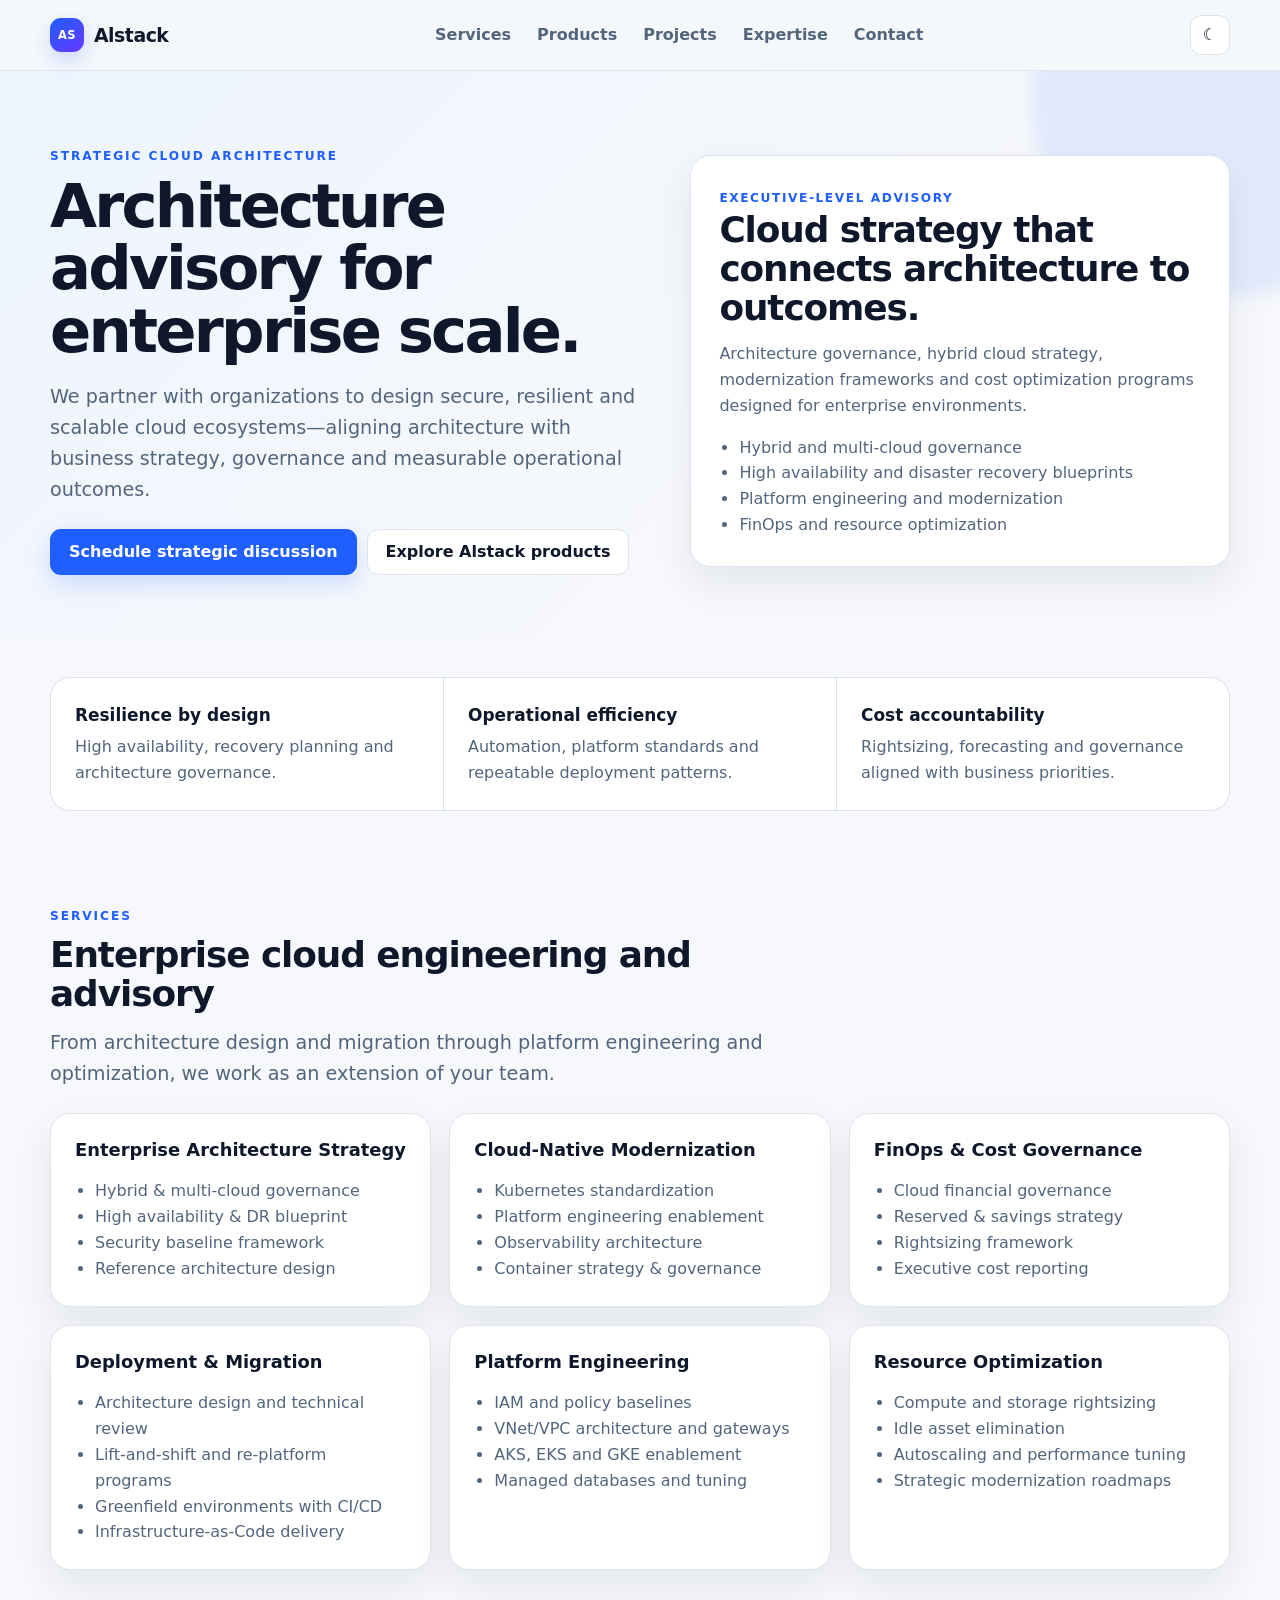
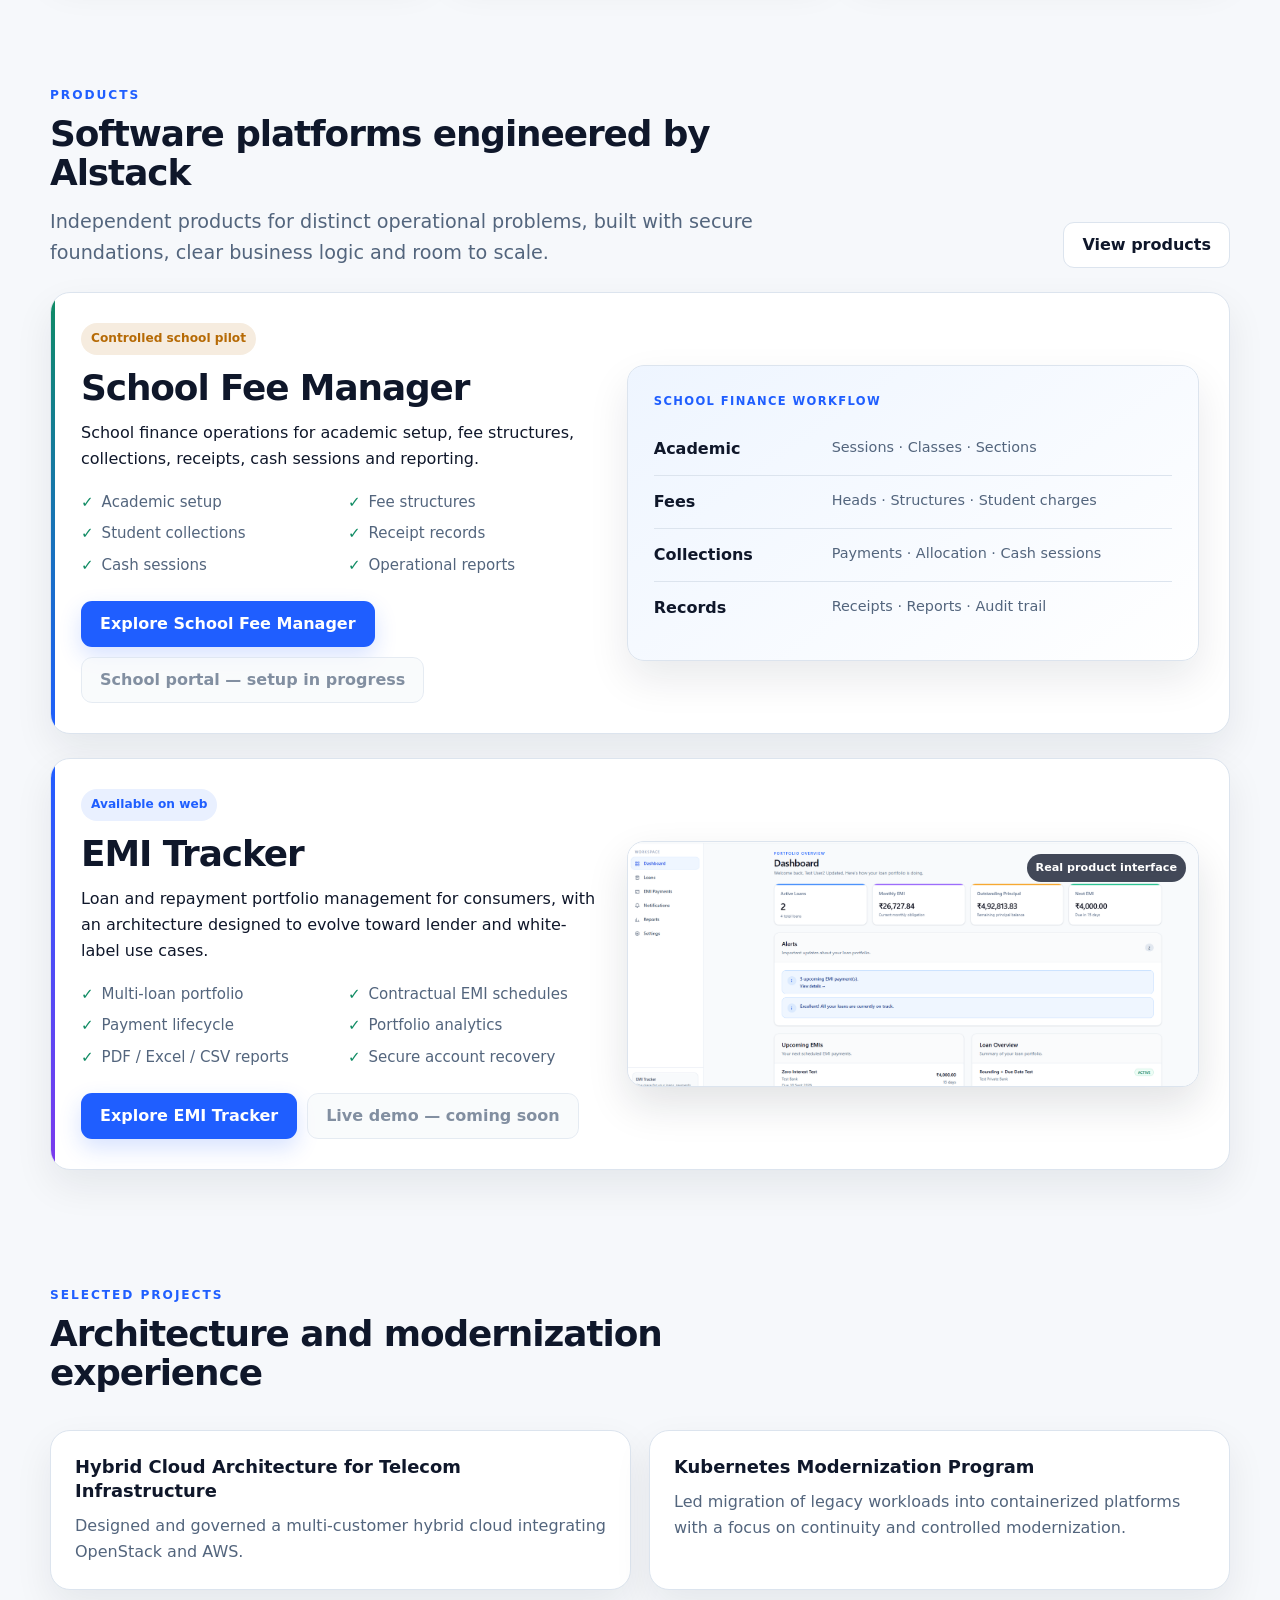
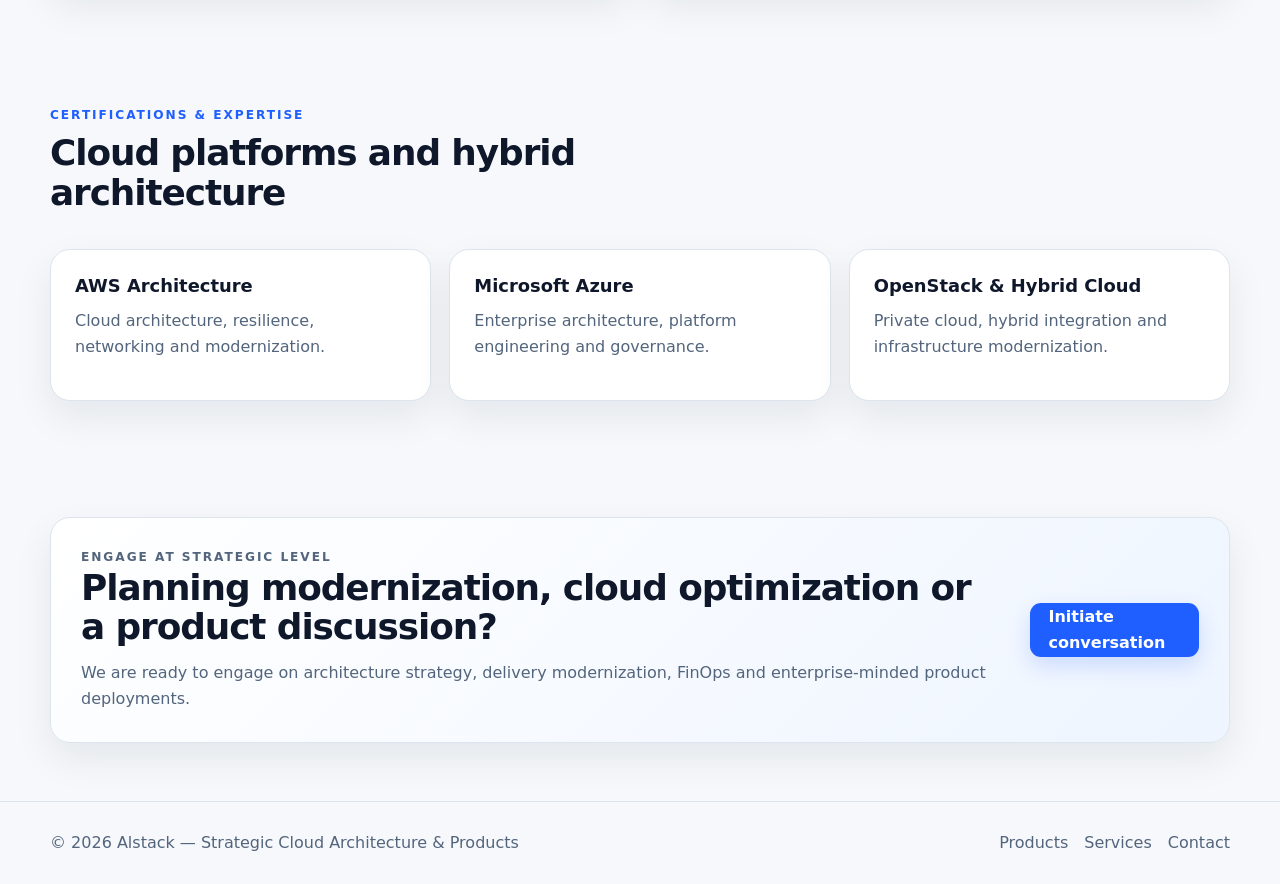
==== commit 55698b8d: "feat: add School Fee Manager marketing page" ====
--- a/index.html
+++ b/index.html
@@ -4,7 +4,7 @@
   <meta charset="utf-8">
   <meta name="viewport" content="width=device-width,initial-scale=1">
   <title>Alstack — Strategic Cloud Architecture & Products</title>
-  <meta name="description" content="Alstack provides strategic cloud architecture, modernization, platform engineering and cost governance services, and builds enterprise-minded software products including EMI Tracker.">
+  <meta name="description" content="Alstack provides strategic cloud architecture, modernization, platform engineering and cost governance services, and builds independent software products including School Fee Manager and EMI Tracker.">
   <meta name="theme-color" content="#f6f8fb">
   <link rel="canonical" href="https://alstack.in/">
   <link rel="stylesheet" href="/assets/css/styles.css">
@@ -84,26 +84,49 @@
 <section class="section" id="products">
   <div class="container">
     <div class="section-head" data-reveal>
-      <div><p class="eyebrow">Products</p><h2>Software platforms engineered by Alstack</h2><p class="lede">We apply the same architecture mindset to products: secure foundations, clear business logic and room to scale into enterprise deployments.</p></div>
+      <div><p class="eyebrow">Products</p><h2>Software platforms engineered by Alstack</h2><p class="lede">Independent products for distinct operational problems, built with secure foundations, clear business logic and room to scale.</p></div>
       <a class="btn btn-secondary" href="/products/">View products</a>
     </div>
-    <article class="card product-feature" data-reveal>
-      <div>
-        <span class="product-badge">Available on web</span>
-        <h2>EMI Tracker</h2>
-        <p>Loan and repayment portfolio management for consumers, with an architecture designed to evolve toward lender and white-label use cases.</p>
-        <div class="product-points">
-          <span class="product-point">Multi-loan portfolio</span><span class="product-point">Contractual EMI schedules</span>
-          <span class="product-point">Payment lifecycle</span><span class="product-point">Portfolio analytics</span>
-          <span class="product-point">PDF / Excel / CSV reports</span><span class="product-point">Secure account recovery</span>
+    <div class="product-stack">
+      <article class="card product-feature sfm-feature" data-reveal>
+        <div>
+          <span class="product-badge pilot-badge">Controlled school pilot</span>
+          <h2>School Fee Manager</h2>
+          <p>School finance operations for academic setup, fee structures, collections, receipts, cash sessions and reporting.</p>
+          <div class="product-points">
+            <span class="product-point">Academic setup</span><span class="product-point">Fee structures</span>
+            <span class="product-point">Student collections</span><span class="product-point">Receipt records</span>
+            <span class="product-point">Cash sessions</span><span class="product-point">Operational reports</span>
+          </div>
+          <div class="actions"><a class="btn btn-primary" href="/products/school-fee-manager/">Explore School Fee Manager</a><a class="btn btn-secondary" data-sfm-portal-link href="#">Open school portal</a></div>
         </div>
-        <div class="actions"><a class="btn btn-primary" href="/products/emi-tracker/">Explore EMI Tracker</a><a class="btn btn-secondary" data-demo-link href="#">Live demo</a></div>
-      </div>
-      <figure class="product-shot" aria-label="EMI Tracker dashboard interface">
-        <img src="/assets/images/emi-tracker-dashboard.png" alt="EMI Tracker dashboard showing loan portfolio metrics, alerts and upcoming EMI information" loading="lazy">
-        <figcaption class="product-shot-label">Real product interface</figcaption>
-      </figure>
-    </article>
+        <div class="sfm-mini" aria-label="School Fee Manager workflow overview">
+          <span class="overview-kicker">School finance workflow</span>
+          <div class="mini-row"><strong>Academic</strong><span>Sessions · Classes · Sections</span></div>
+          <div class="mini-row"><strong>Fees</strong><span>Heads · Structures · Student charges</span></div>
+          <div class="mini-row"><strong>Collections</strong><span>Payments · Allocation · Cash sessions</span></div>
+          <div class="mini-row"><strong>Records</strong><span>Receipts · Reports · Audit trail</span></div>
+        </div>
+      </article>
+
+      <article class="card product-feature" data-reveal>
+        <div>
+          <span class="product-badge">Available on web</span>
+          <h2>EMI Tracker</h2>
+          <p>Loan and repayment portfolio management for consumers, with an architecture designed to evolve toward lender and white-label use cases.</p>
+          <div class="product-points">
+            <span class="product-point">Multi-loan portfolio</span><span class="product-point">Contractual EMI schedules</span>
+            <span class="product-point">Payment lifecycle</span><span class="product-point">Portfolio analytics</span>
+            <span class="product-point">PDF / Excel / CSV reports</span><span class="product-point">Secure account recovery</span>
+          </div>
+          <div class="actions"><a class="btn btn-primary" href="/products/emi-tracker/">Explore EMI Tracker</a><a class="btn btn-secondary" data-demo-link href="#">Live demo</a></div>
+        </div>
+        <figure class="product-shot" aria-label="EMI Tracker dashboard interface">
+          <img src="/assets/images/emi-tracker-dashboard.png" alt="EMI Tracker dashboard showing loan portfolio metrics, alerts and upcoming EMI information" loading="lazy">
+          <figcaption class="product-shot-label">Real product interface</figcaption>
+        </figure>
+      </article>
+    </div>
   </div>
 </section>
 
--- a/assets/css/styles.css
+++ b/assets/css/styles.css
@@ -165,6 +165,47 @@
 .audience-card p { color: var(--muted); margin-bottom: 0; }
 .audience-tag { display: inline-block; margin-bottom: 7px; color: var(--primary); font-size: .74rem; font-weight: 850; text-transform: uppercase; letter-spacing: .12em; }
 
+.product-stack { display: grid; gap: 24px; }
+.pilot-badge { background: color-mix(in srgb, var(--warning) 13%, var(--surface)); color: var(--warning); }
+.sfm-feature::before { background: linear-gradient(var(--success), var(--primary)); }
+.sfm-mini {
+  min-width: 0;
+  padding: 26px;
+  border: 1px solid var(--line);
+  border-radius: 17px;
+  background: linear-gradient(145deg, var(--surface-2), var(--surface));
+  box-shadow: 0 18px 42px rgba(15,23,42,.09);
+}
+.overview-kicker { display: block; color: var(--primary); font-size: .72rem; font-weight: 850; letter-spacing: .12em; text-transform: uppercase; margin-bottom: 12px; }
+.mini-row { display: grid; grid-template-columns: minmax(95px,.65fr) minmax(0,1.35fr); gap: 14px; padding: 13px 0; border-top: 1px solid var(--line); }
+.mini-row:first-of-type { border-top: 0; }
+.mini-row span { color: var(--muted); font-size: .9rem; }
+
+.sfm-hero { position: relative; }
+.sfm-hero::after { content: ""; position: absolute; width: 420px; height: 420px; border-radius: 50%; right: -180px; top: -210px; background: color-mix(in srgb, var(--success) 10%, transparent); filter: blur(8px); pointer-events: none; }
+.sfm-hero .container { position: relative; z-index: 1; }
+.pilot-note { margin: 15px 0 0; color: var(--muted); font-size: .9rem; max-width: 650px; }
+.sfm-overview { padding: 27px; background: linear-gradient(145deg, var(--surface), var(--surface-2)); }
+.sfm-overview-head { display: flex; align-items: flex-start; justify-content: space-between; gap: 20px; margin-bottom: 20px; }
+.sfm-overview-head h2 { font-size: clamp(1.55rem, 2.5vw, 2.3rem); margin-bottom: 0; }
+.status-pill { flex: 0 0 auto; padding: 5px 10px; border-radius: 999px; background: color-mix(in srgb, var(--warning) 13%, var(--surface)); color: var(--warning); font-size: .72rem; font-weight: 850; text-transform: uppercase; letter-spacing: .1em; }
+.sfm-flow { display: grid; grid-template-columns: repeat(2,minmax(0,1fr)); gap: 10px; }
+.sfm-step { padding: 17px; border: 1px solid var(--line); border-radius: 14px; background: var(--surface); }
+.sfm-step > span { display: block; color: var(--primary); font-weight: 850; font-size: .75rem; margin-bottom: 4px; }
+.sfm-step strong { display: block; margin-bottom: 3px; }
+.sfm-step small { color: var(--muted); font-size: .78rem; }
+.sfm-summary { display: grid; grid-template-columns: repeat(3,minmax(0,1fr)); gap: 8px; margin-top: 12px; }
+.sfm-summary div { padding: 12px; border-radius: 12px; background: var(--surface-3); }
+.sfm-summary span { display: block; color: var(--muted); font-size: .7rem; text-transform: uppercase; letter-spacing: .09em; font-weight: 800; }
+.sfm-summary strong { display: block; font-size: .86rem; margin-top: 2px; }
+
+.pilot-release { padding: 28px; border-left: 4px solid var(--warning); }
+.release-meta { display: grid; grid-template-columns: repeat(2,minmax(0,1fr)); gap: 1px; margin: 22px 0 0; overflow: hidden; border: 1px solid var(--line); border-radius: 14px; background: var(--line); }
+.release-meta div { min-width: 0; padding: 15px 17px; background: var(--surface); }
+.release-meta dt { color: var(--muted); font-size: .76rem; font-weight: 800; text-transform: uppercase; letter-spacing: .08em; }
+.release-meta dd { margin: 4px 0 0; font-weight: 750; overflow-wrap: anywhere; }
+.hash-value { font-family: ui-monospace, SFMono-Regular, Menlo, Monaco, Consolas, "Liberation Mono", monospace; font-size: .82rem; }
+
 .site-footer { border-top: 1px solid var(--line); padding: 28px 0; color: var(--muted); }
 .footer-row { display: flex; justify-content: space-between; gap: 22px; align-items: center; }
 .footer-links { display: flex; gap: 16px; flex-wrap: wrap; }
@@ -175,6 +216,7 @@
 
 @media (max-width: 900px) {
   .hero-grid, .product-feature, .product-hero-grid { grid-template-columns: 1fr; }
+  .sfm-flow { grid-template-columns: repeat(2,minmax(0,1fr)); }
   .grid-3, .capability-grid { grid-template-columns: 1fr 1fr; }
   .proof-strip { grid-template-columns: 1fr; }
   .product-shot { max-width: 760px; }
@@ -198,7 +240,8 @@
   h1 { font-size: clamp(2.25rem, 11.4vw, 3.35rem); line-height: 1.02; letter-spacing: -0.043em; }
   h2 { font-size: clamp(1.75rem, 8.2vw, 2.55rem); }
   .lede { font-size: 1rem; }
-  .grid-2, .grid-3, .capability-grid, .audience-grid { grid-template-columns: 1fr; }
+  .grid-2, .grid-3, .capability-grid, .audience-grid, .sfm-flow, .sfm-summary, .release-meta { grid-template-columns: 1fr; }
+  .mini-row { grid-template-columns: 1fr; gap: 2px; }
   .section-head, .cta-panel, .footer-row { align-items: flex-start; flex-direction: column; }
   .section-head { margin-bottom: 20px; }
   .product-points { grid-template-columns: 1fr; }
